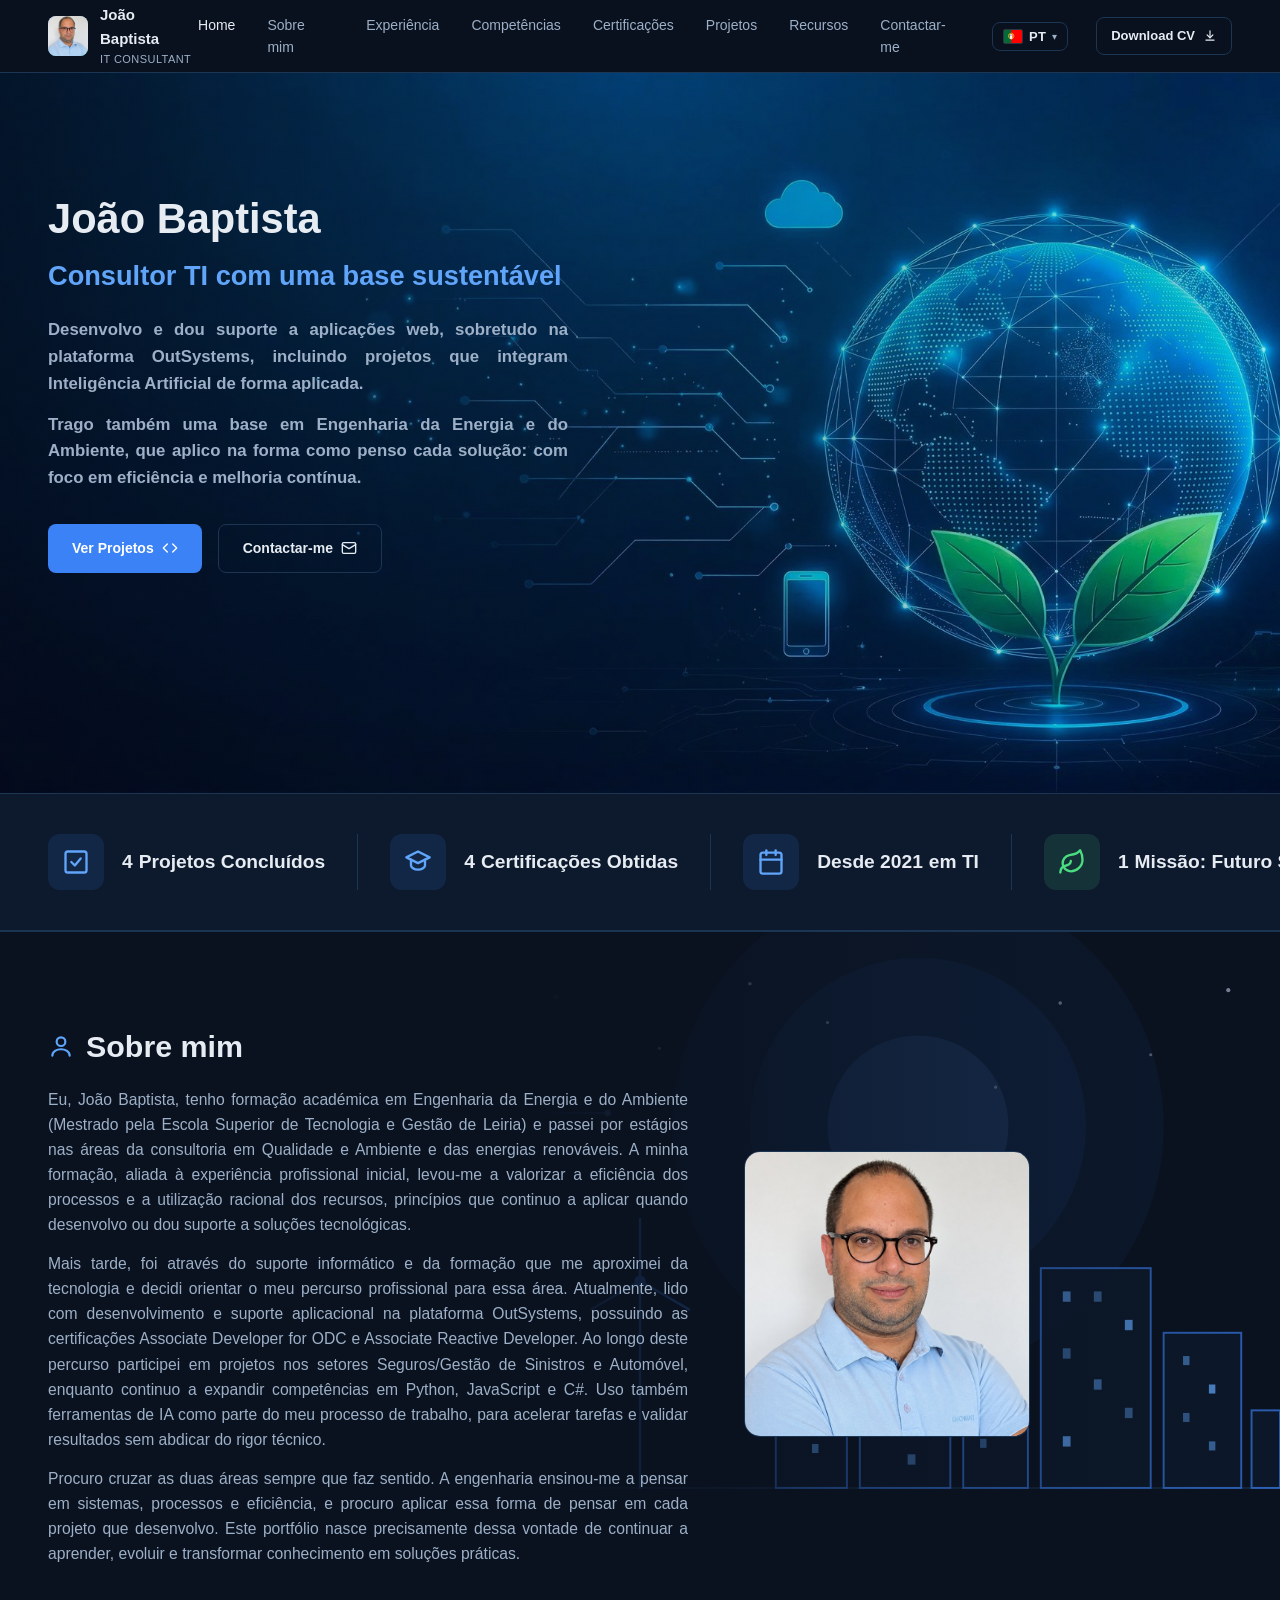
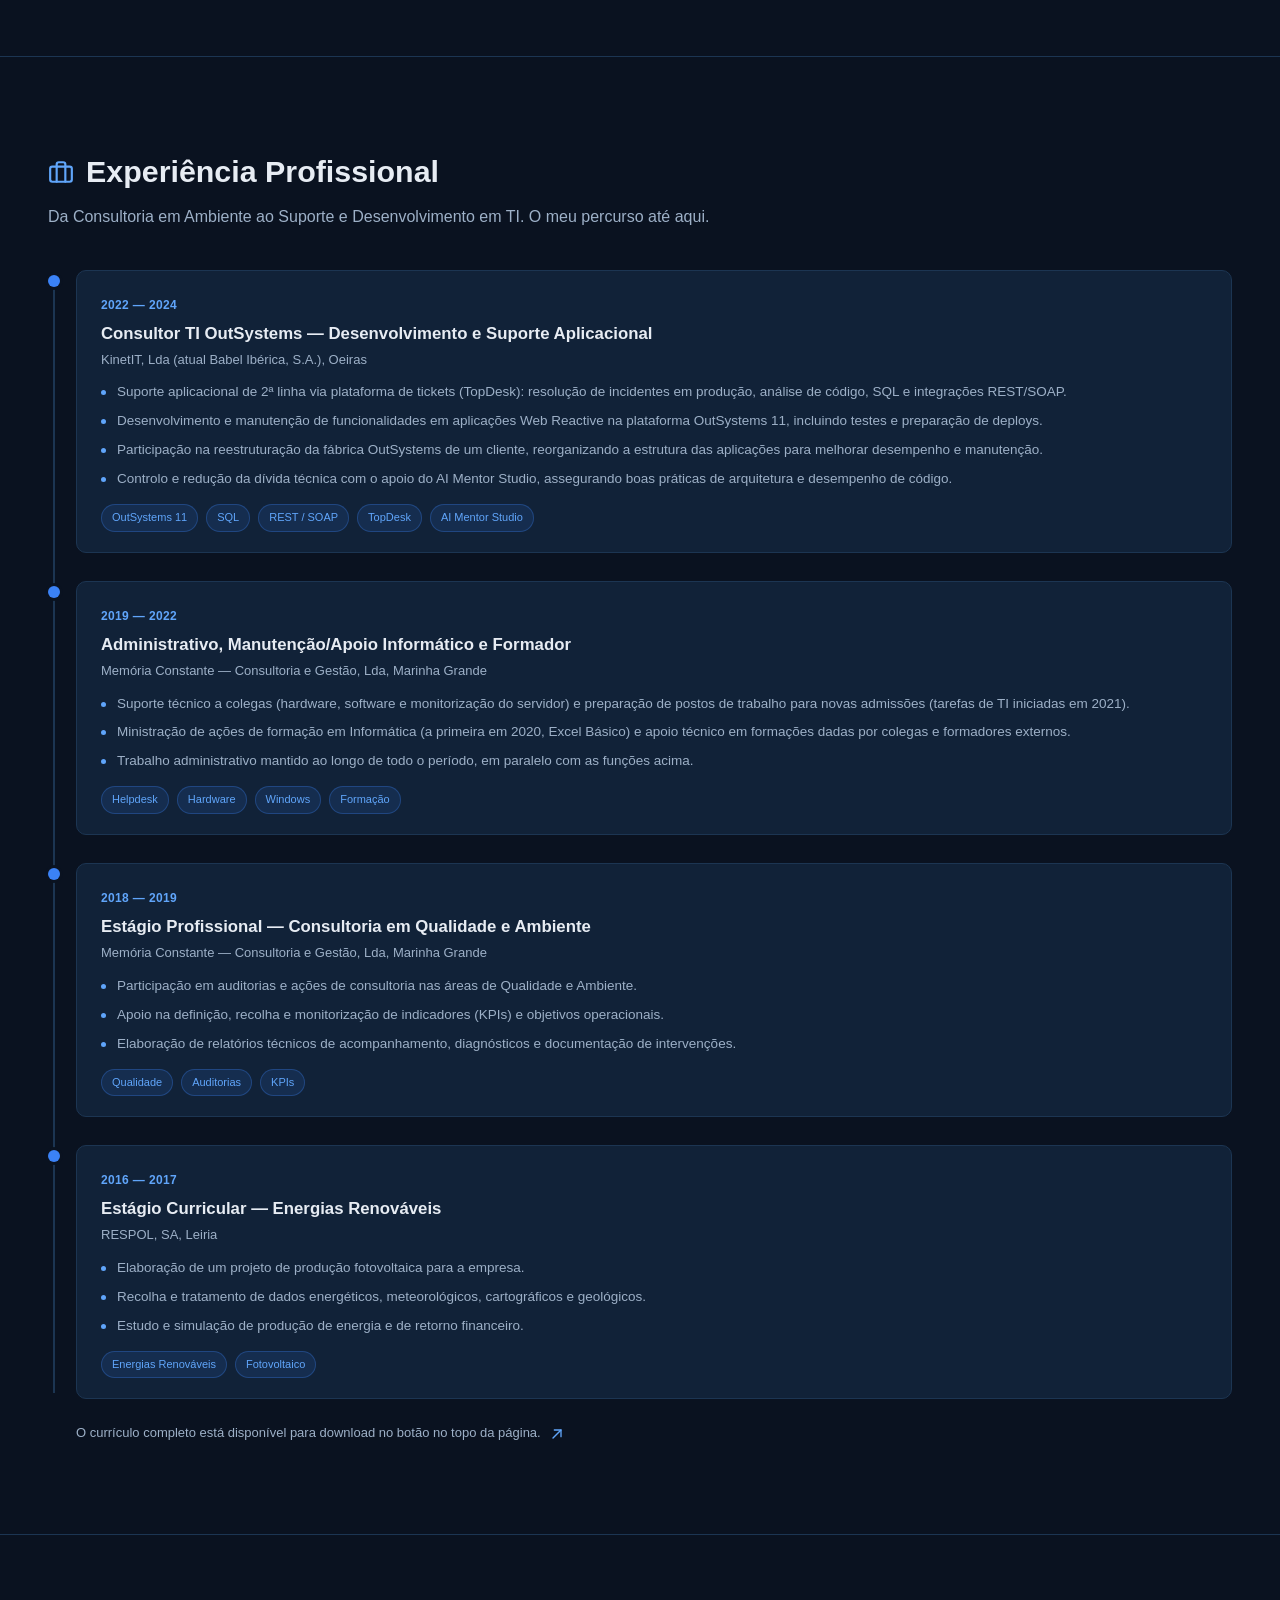
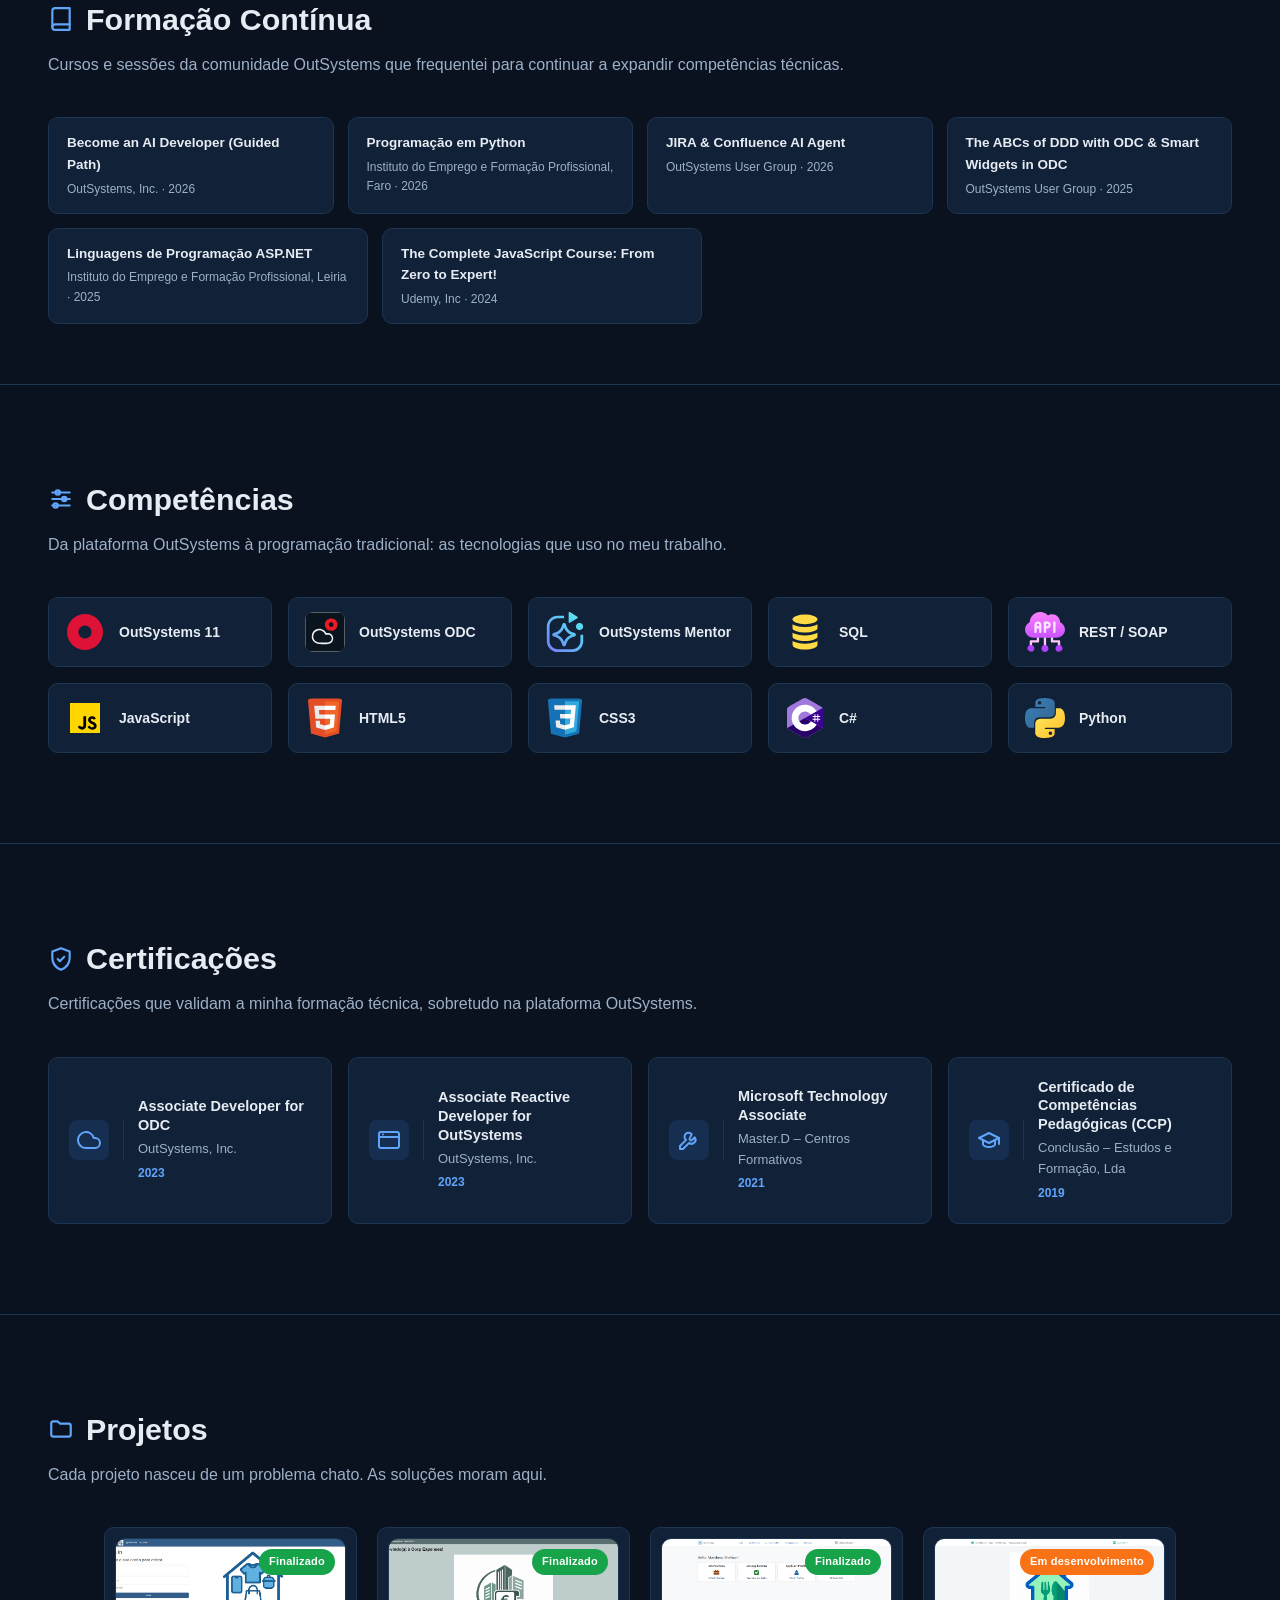
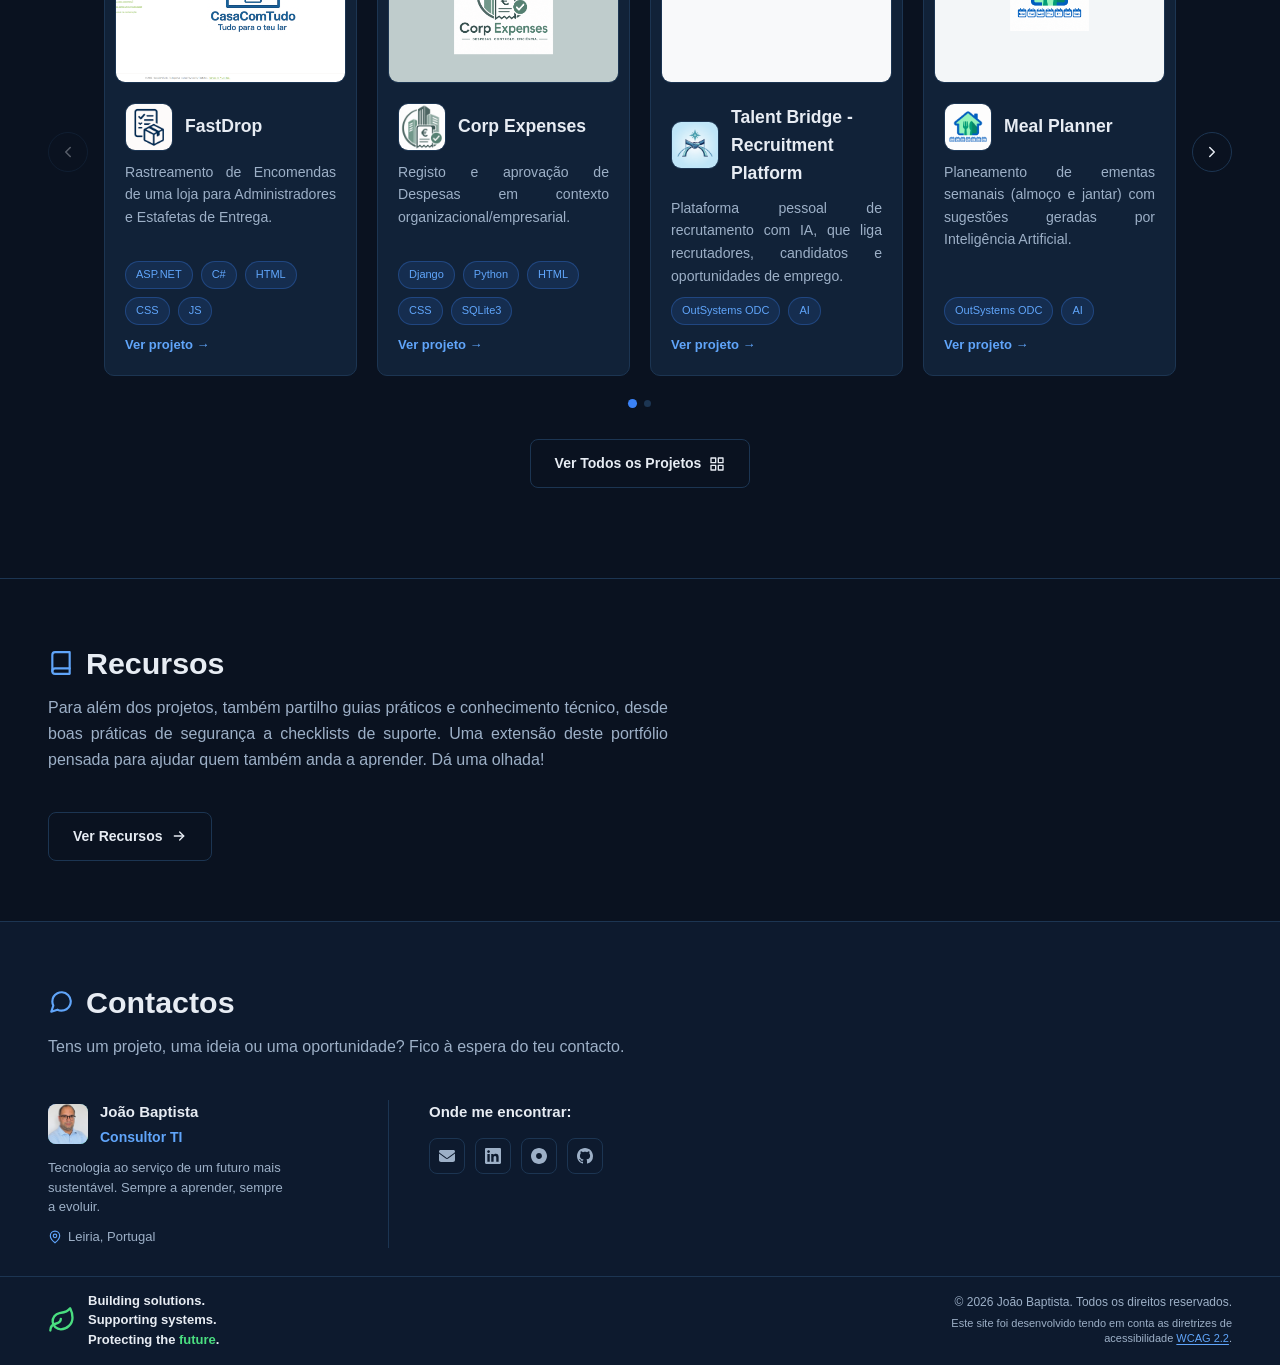
==== index.html @ 7f4c6f0a "Contactos: botao do perfil OutSystems (entre LinkedIn e GitHub). Formacao Continua: sessoes dos OutS" ====
<!DOCTYPE html>
<html lang="pt">
<head>
<meta charset="UTF-8">
<meta name="viewport" content="width=device-width, initial-scale=1.0">
<title>João Baptista — Consultor TI OutSystems | Portefólio</title>
<meta name="description" content="Portefólio de João Baptista, Consultor TI OutSystems com formação em programação (Python, ASP.NET, JavaScript), suporte e manutenção informática, e Engenharia da Energia e do Ambiente. Leiria, Portugal.">
<link rel="canonical" href="https://joao-baptista91.github.io/personal-portfolio/">
<meta property="og:type" content="website">
<meta property="og:url" content="https://joao-baptista91.github.io/personal-portfolio/">
<meta property="og:title" content="João Baptista — Consultor TI OutSystems">
<meta property="og:description" content="Portefólio de João Baptista, Consultor TI OutSystems com formação em programação (Python, ASP.NET, JavaScript), suporte e manutenção informática, e Engenharia da Energia e do Ambiente.">
<meta property="og:image" content="https://joao-baptista91.github.io/personal-portfolio/assets/images/about-photo.jpg">
<meta name="twitter:card" content="summary_large_image">
<link rel="icon" href="assets/icons/favicon.svg" type="image/svg+xml">
<link rel="stylesheet" href="css/style.css">
</head>
<body>

  <div id="site-header-root" data-variant="home"></div>
  <script src="js/header.js"></script>

  <main>
    <section id="home" class="hero">
      <div class="container hero-inner">
        <h1>
          <span data-i18n="hero.title1">João Baptista</span><br>
          <span class="accent-blue hero-subtitle" data-i18n="hero.title2">Consultor TI com uma base sustentável</span>
        </h1>
        <p class="hero-text" data-i18n="hero.text1">
          Desenvolvo e dou suporte a aplicações web, sobretudo na plataforma OutSystems, incluindo projetos
          que integram Inteligência Artificial de forma aplicada.
        </p>
        <p class="hero-text" data-i18n="hero.text2">
          Trago também uma base em Engenharia da Energia e do Ambiente, que aplico na forma como penso cada
          solução: com foco em eficiência e melhoria contínua.
        </p>
        <div class="hero-actions">
          <a href="#projects" class="btn btn-primary">
            <span data-i18n="hero.viewProjects">Ver Projetos</span>
            <svg class="btn-icon" viewBox="0 0 24 24" fill="none" stroke="currentColor" stroke-width="2" stroke-linecap="round" stroke-linejoin="round" xmlns="http://www.w3.org/2000/svg" aria-hidden="true">
              <polyline points="16 18 22 12 16 6"/>
              <polyline points="8 6 2 12 8 18"/>
            </svg>
          </a>
          <a href="#contact" class="btn btn-outline">
            <span data-i18n="hero.contact">Contactar-me</span>
            <svg class="btn-icon" viewBox="0 0 24 24" fill="none" stroke="currentColor" stroke-width="2" stroke-linecap="round" stroke-linejoin="round" xmlns="http://www.w3.org/2000/svg" aria-hidden="true">
              <rect x="2" y="4" width="20" height="16" rx="2"/>
              <polyline points="2 7 12 13 22 7"/>
            </svg>
          </a>
        </div>
      </div>
    </section>

    <section class="stats-banner">
      <div class="container">
        <div class="stats-grid">
          <div class="stat-item">
            <div class="stat-icon">
              <svg viewBox="0 0 24 24" fill="none" stroke="currentColor" stroke-width="2" stroke-linecap="round" stroke-linejoin="round" xmlns="http://www.w3.org/2000/svg" aria-hidden="true">
                <rect x="3" y="3" width="18" height="18" rx="2"/>
                <polyline points="8 12 11 15 16 9"/>
              </svg>
            </div>
            <div class="stat-text">
              <span class="stat-number" id="stat-projects">0</span>
              <span class="stat-label" data-i18n="stats.projectsLabel">Projetos Concluídos</span>
            </div>
          </div>

          <div class="stat-item">
            <div class="stat-icon">
              <svg viewBox="0 0 24 24" fill="none" stroke="currentColor" stroke-width="2" stroke-linecap="round" stroke-linejoin="round" xmlns="http://www.w3.org/2000/svg" aria-hidden="true">
                <path d="M12 3 2 8l10 5 10-5-10-5Z"/>
                <path d="M6 10v5c0 1.5 2.5 3.5 6 3.5s6-2 6-3.5v-5"/>
              </svg>
            </div>
            <div class="stat-text">
              <span class="stat-number" id="stat-certs">0</span>
              <span class="stat-label" data-i18n="stats.certsLabel">Certificações Obtidas</span>
            </div>
          </div>

          <div class="stat-item">
            <div class="stat-icon">
              <svg viewBox="0 0 24 24" fill="none" stroke="currentColor" stroke-width="2" stroke-linecap="round" stroke-linejoin="round" xmlns="http://www.w3.org/2000/svg" aria-hidden="true">
                <rect x="3" y="4" width="18" height="18" rx="2"/>
                <line x1="16" y1="2" x2="16" y2="6"/>
                <line x1="8" y1="2" x2="8" y2="6"/>
                <line x1="3" y1="10" x2="21" y2="10"/>
              </svg>
            </div>
            <div class="stat-text">
              <span class="stat-number" id="stat-years">Desde 2021</span>
              <span class="stat-label" data-i18n="stats.yearsLabel">em TI</span>
            </div>
          </div>

          <div class="stat-item">
            <div class="stat-icon stat-icon-green">
              <svg viewBox="0 0 24 24" fill="none" stroke="currentColor" stroke-width="2" stroke-linecap="round" stroke-linejoin="round" xmlns="http://www.w3.org/2000/svg" aria-hidden="true">
                <path d="M11 20A7 7 0 0 1 9.8 6.1C15.5 5 17 4.48 19 2c1 2 2 4.18 2 8 0 5.5-4.78 10-10 10Z"/>
                <path d="M2 21c0-3 1.85-5.36 5.08-6C9.5 14.52 11 13.5 11 11"/>
              </svg>
            </div>
            <div class="stat-text">
              <span class="stat-number">1</span>
              <span class="stat-label"><span data-i18n="stats.missionLabel">Missão:</span> <span class="highlight-green" data-i18n="stats.missionValue">Futuro Sustentável</span></span>
            </div>
          </div>
        </div>
      </div>
    </section>

    <section id="about" class="about">
      <div class="container about-grid">
        <div class="about-photo">
          <img src="assets/images/about-photo.jpg" alt="João Baptista" loading="lazy">
        </div>
        <div class="about-content">
          <h2 class="section-title">
            <svg class="section-title-icon" viewBox="0 0 24 24" fill="none" stroke="currentColor" stroke-width="2" stroke-linecap="round" stroke-linejoin="round" xmlns="http://www.w3.org/2000/svg" aria-hidden="true">
              <circle cx="12" cy="8" r="4"/>
              <path d="M4 21c0-4 4-6 8-6s8 2 8 6"/>
            </svg>
            <span data-i18n="about.title">Sobre mim</span>
          </h2>
          <p class="text-justify" data-i18n="about.text1">Eu, João Baptista, tenho formação académica em Engenharia da Energia e do Ambiente (Mestrado pela Escola Superior de Tecnologia e Gestão de Leiria) e passei por estágios nas áreas da consultoria em Qualidade e Ambiente e das energias renováveis. A minha formação, aliada à experiência profissional inicial, levou-me a valorizar a eficiência dos processos e a utilização racional dos recursos, princípios que continuo a aplicar quando desenvolvo ou dou suporte a soluções tecnológicas.</p>
          <p class="text-justify" data-i18n="about.text2">Mais tarde, foi através do suporte informático e da formação que me aproximei da tecnologia e decidi orientar o meu percurso profissional para essa área. Atualmente, lido com desenvolvimento e suporte aplicacional na plataforma OutSystems, possuindo as certificações Associate Developer for ODC e Associate Reactive Developer. Ao longo deste percurso participei em projetos nos setores Seguros/Gestão de Sinistros e Automóvel, enquanto continuo a expandir competências em Python, JavaScript e C#.</p>
          <p class="text-justify" data-i18n="about.text3">Procuro cruzar as duas áreas sempre que faz sentido. A engenharia ensinou-me a pensar em sistemas, processos e eficiência, e procuro aplicar essa forma de pensar em cada projeto que desenvolvo. Este portfólio nasce precisamente dessa vontade de continuar a aprender, evoluir e transformar conhecimento em soluções práticas.</p>
        </div>
      </div>
    </section>

    <section id="experience" class="experience">
      <div class="container">
        <h2 class="section-title">
          <svg class="section-title-icon" viewBox="0 0 24 24" fill="none" stroke="currentColor" stroke-width="2" stroke-linecap="round" stroke-linejoin="round" xmlns="http://www.w3.org/2000/svg" aria-hidden="true">
            <rect x="2" y="7" width="20" height="14" rx="2"/>
            <path d="M16 21V5a2 2 0 0 0-2-2h-4a2 2 0 0 0-2 2v16"/>
          </svg>
          <span data-i18n="experience.title">Experiência Profissional</span>
        </h2>
        <p class="section-subtitle" data-i18n="experience.subtitle">Da consultoria em Ambiente ao suporte e desenvolvimento em TI — o meu percurso até aqui.</p>

        <div class="timeline">
          <div class="timeline-item">
            <div class="timeline-marker"></div>
            <div class="timeline-content">
              <span class="timeline-period">2022 — 2024</span>
              <h3 class="timeline-role" data-i18n="experience.entry1.role">Consultor TI OutSystems — Desenvolvimento e Suporte Aplicacional</h3>
              <span class="timeline-company">KinetIT, Lda (atual Babel Ibérica, S.A.), Oeiras</span>
              <ul class="timeline-highlights">
                <li data-i18n="experience.entry1.highlight1">Suporte aplicacional de 2ª linha via plataforma de tickets (TopDesk): resolução de incidentes em produção, análise de código, SQL e integrações REST/SOAP.</li>
                <li data-i18n="experience.entry1.highlight2">Desenvolvimento e manutenção de funcionalidades em aplicações Web Reactive na plataforma OutSystems 11, incluindo testes e preparação de deploys.</li>
                <li data-i18n="experience.entry1.highlight3">Participação na reestruturação da fábrica OutSystems de um cliente, reorganizando a estrutura das aplicações para melhorar desempenho e manutenção.</li>
                <li data-i18n="experience.entry1.highlight4">Controlo e redução da dívida técnica com o apoio do AI Mentor Studio, assegurando boas práticas de arquitetura e desempenho de código.</li>
              </ul>
              <div class="timeline-tags">
                <span class="tag">OutSystems 11</span>
                <span class="tag">SQL</span>
                <span class="tag">REST / SOAP</span>
                <span class="tag">TopDesk</span>
                <span class="tag">AI Mentor Studio</span>
              </div>
            </div>
          </div>

          <div class="timeline-item">
            <div class="timeline-marker"></div>
            <div class="timeline-content">
              <span class="timeline-period">2019 — 2022</span>
              <h3 class="timeline-role" data-i18n="experience.entry2.role">Administrativo, Manutenção/Apoio Informático e Formador</h3>
              <span class="timeline-company">Memória Constante — Consultoria e Gestão, Lda, Marinha Grande</span>
              <ul class="timeline-highlights">
                <li data-i18n="experience.entry2.highlight1">Suporte técnico a colegas (hardware, software e monitorização do servidor) e preparação de postos de trabalho para novas admissões — tarefas de TI iniciadas em 2021.</li>
                <li data-i18n="experience.entry2.highlight2">Ministração de ações de formação em Informática (a primeira em 2020, Excel Básico) e apoio técnico em formações dadas por colegas e formadores externos.</li>
                <li data-i18n="experience.entry2.highlight3">Trabalho administrativo mantido ao longo de todo o período, em paralelo com as funções acima.</li>
              </ul>
              <div class="timeline-tags">
                <span class="tag">Helpdesk</span>
                <span class="tag">Hardware</span>
                <span class="tag">Windows</span>
                <span class="tag">Formação</span>
              </div>
            </div>
          </div>

          <div class="timeline-item">
            <div class="timeline-marker"></div>
            <div class="timeline-content">
              <span class="timeline-period">2018 — 2019</span>
              <h3 class="timeline-role" data-i18n="experience.entry3.role">Estágio Profissional — Consultoria em Qualidade e Ambiente</h3>
              <span class="timeline-company">Memória Constante — Consultoria e Gestão, Lda, Marinha Grande</span>
              <ul class="timeline-highlights">
                <li data-i18n="experience.entry3.highlight1">Participação em auditorias e ações de consultoria nas áreas de Qualidade e Ambiente.</li>
                <li data-i18n="experience.entry3.highlight2">Apoio na definição, recolha e monitorização de indicadores (KPIs) e objetivos operacionais.</li>
                <li data-i18n="experience.entry3.highlight3">Elaboração de relatórios técnicos de acompanhamento, diagnósticos e documentação de intervenções.</li>
              </ul>
              <div class="timeline-tags">
                <span class="tag">Qualidade</span>
                <span class="tag">Auditorias</span>
                <span class="tag">KPIs</span>
              </div>
            </div>
          </div>

          <div class="timeline-item">
            <div class="timeline-marker"></div>
            <div class="timeline-content">
              <span class="timeline-period">2016 — 2017</span>
              <h3 class="timeline-role" data-i18n="experience.entry4.role">Estágio Curricular — Energias Renováveis</h3>
              <span class="timeline-company">RESPOL, SA, Leiria</span>
              <ul class="timeline-highlights">
                <li data-i18n="experience.entry4.highlight1">Elaboração de um projeto de produção fotovoltaica para a empresa.</li>
                <li data-i18n="experience.entry4.highlight2">Recolha e tratamento de dados energéticos, meteorológicos, cartográficos e geológicos.</li>
                <li data-i18n="experience.entry4.highlight3">Estudo e simulação de produção de energia e de retorno financeiro.</li>
              </ul>
              <div class="timeline-tags">
                <span class="tag">Energias Renováveis</span>
                <span class="tag">Fotovoltaico</span>
              </div>
            </div>
          </div>
        </div>

        <p class="cv-reminder">
          <span data-i18n="experience.cvReminder">O currículo completo está disponível para download no botão no topo da página.</span>
          <svg class="cv-reminder-icon" viewBox="0 0 24 24" fill="none" stroke="currentColor" stroke-width="2" stroke-linecap="round" stroke-linejoin="round" xmlns="http://www.w3.org/2000/svg" aria-hidden="true">
            <path d="M6 18 18 6"/>
            <polyline points="8 6 18 6 18 16"/>
          </svg>
        </p>
      </div>
    </section>

    <section id="continuous-education" class="continuous-education">
      <div class="container">
        <h2 class="section-title">
          <svg class="section-title-icon" viewBox="0 0 24 24" fill="none" stroke="currentColor" stroke-width="2" stroke-linecap="round" stroke-linejoin="round" xmlns="http://www.w3.org/2000/svg" aria-hidden="true">
            <path d="M4 19.5A2.5 2.5 0 0 1 6.5 17H20"/>
            <path d="M6.5 2H20v20H6.5A2.5 2.5 0 0 1 4 19.5v-15A2.5 2.5 0 0 1 6.5 2z"/>
          </svg>
          <span data-i18n="continuedu.title">Formação Contínua</span>
        </h2>
        <p class="section-subtitle" data-i18n="continuedu.subtitle">Cursos e sessões da comunidade OutSystems que frequentei para continuar a expandir competências técnicas.</p>

        <div class="continuedu-grid" id="continuedu-grid"></div>
      </div>
    </section>

    <section id="skills" class="skills">
      <div class="container">
        <h2 class="section-title">
          <svg class="section-title-icon" viewBox="0 0 24 24" fill="none" stroke="currentColor" stroke-width="2" stroke-linecap="round" stroke-linejoin="round" xmlns="http://www.w3.org/2000/svg" aria-hidden="true">
            <line x1="4" y1="6" x2="20" y2="6"/>
            <circle cx="9" cy="6" r="2"/>
            <line x1="4" y1="12" x2="20" y2="12"/>
            <circle cx="15" cy="12" r="2"/>
            <line x1="4" y1="18" x2="20" y2="18"/>
            <circle cx="7" cy="18" r="2"/>
          </svg>
          <span data-i18n="skills.title">Competências</span>
        </h2>
        <p class="section-subtitle" data-i18n="skills.subtitle">O meu kit de ferramentas para transformar problemas em soluções.</p>

        <div class="skills-grid">
          <div class="skill-card">
            <span class="skill-icon">
              <img src="assets/icons/skills/outsystems.svg" alt="O11" loading="lazy">
            </span>
            <span class="skill-name">OutSystems 11</span>
          </div>
          <div class="skill-card">
            <span class="skill-icon">
              <img src="assets/icons/skills/odc.svg" alt="ODC" loading="lazy">
            </span>
            <span class="skill-name">OutSystems ODC</span>
          </div>
          <div class="skill-card">
            <span class="skill-icon">
              <img src="assets/icons/skills/outsystems-mentor.svg" alt="OutSystems Mentor" loading="lazy">
            </span>
            <span class="skill-name">OutSystems Mentor</span>
          </div>
          <div class="skill-card">
            <span class="skill-icon">
              <img src="assets/icons/skills/sql.svg" alt="SQL" loading="lazy">
            </span>
            <span class="skill-name">SQL</span>
          </div>
          <div class="skill-card">
            <span class="skill-icon">
              <img src="assets/icons/skills/api.svg" alt="API" loading="lazy">
            </span>
            <span class="skill-name">REST / SOAP</span>
          </div>
          <div class="skill-card">
            <span class="skill-icon">
              <img src="assets/icons/skills/javascript.svg" alt="JavaScript" loading="lazy">
            </span>
            <span class="skill-name">JavaScript</span>
          </div>
          <div class="skill-card">
            <span class="skill-icon">
              <img src="assets/icons/skills/html5.svg" alt="HTML5" loading="lazy">
            </span>
            <span class="skill-name">HTML5</span>
          </div>
          <div class="skill-card">
            <span class="skill-icon">
              <img src="assets/icons/skills/css3.svg" alt="CSS3" loading="lazy">
            </span>
            <span class="skill-name">CSS3</span>
          </div>
          <div class="skill-card">
            <span class="skill-icon">
              <img src="assets/icons/skills/csharp.svg" alt="C#" loading="lazy">
            </span>
            <span class="skill-name">C#</span>
          </div>
          <div class="skill-card">
            <span class="skill-icon">
              <img src="assets/icons/skills/python.svg" alt="Python" loading="lazy">
            </span>
            <span class="skill-name">Python</span>
          </div>
        </div>
      </div>
    </section>

    <section id="certifications" class="certifications">
      <div class="container">
        <h2 class="section-title">
          <svg class="section-title-icon" viewBox="0 0 24 24" fill="none" stroke="currentColor" stroke-width="2" stroke-linecap="round" stroke-linejoin="round" xmlns="http://www.w3.org/2000/svg" aria-hidden="true">
            <path d="M12 2 4 5v6c0 5 3.5 9 8 11 4.5-2 8-6 8-11V5l-8-3Z"/>
            <path d="m9 12 2 2 4-4"/>
          </svg>
          <span data-i18n="certs.title">Certificações</span>
        </h2>
        <p class="section-subtitle" data-i18n="certs.subtitle">A base que sustenta cada solução que construo.</p>

        <div class="certs-grid" id="certs-grid"></div>
      </div>
    </section>

    <section id="projects" class="projects">
      <div class="container">
        <h2 class="section-title">
          <svg class="section-title-icon" viewBox="0 0 24 24" fill="none" stroke="currentColor" stroke-width="2" stroke-linecap="round" stroke-linejoin="round" xmlns="http://www.w3.org/2000/svg" aria-hidden="true">
            <path d="M3 7a2 2 0 0 1 2-2h4l2 2h8a2 2 0 0 1 2 2v8a2 2 0 0 1-2 2H5a2 2 0 0 1-2-2V7Z"/>
          </svg>
          <span data-i18n="projects.title">Projetos</span>
        </h2>
        <p class="section-subtitle" data-i18n="projects.subtitle">Uma seleção das aplicações que desenvolvi.</p>

        <div class="projects-carousel">
          <button id="projects-prev" class="carousel-arrow carousel-arrow-prev" type="button" aria-label="Anterior" title="Anterior" data-i18n-title="projects.prev">
            <svg viewBox="0 0 24 24" fill="none" stroke="currentColor" stroke-width="2" stroke-linecap="round" stroke-linejoin="round" xmlns="http://www.w3.org/2000/svg" aria-hidden="true">
              <polyline points="15 18 9 12 15 6"/>
            </svg>
          </button>

          <div id="projects-grid" class="projects-grid">
            <!-- Os cartões de projeto são gerados a partir de js/data.js -->
          </div>

          <button id="projects-next" class="carousel-arrow carousel-arrow-next" type="button" aria-label="Seguinte" title="Seguinte" data-i18n-title="projects.next">
            <svg viewBox="0 0 24 24" fill="none" stroke="currentColor" stroke-width="2" stroke-linecap="round" stroke-linejoin="round" xmlns="http://www.w3.org/2000/svg" aria-hidden="true">
              <polyline points="9 18 15 12 9 6"/>
            </svg>
          </button>
        </div>

        <div id="projects-dots" class="projects-dots" aria-hidden="true"></div>

        <div class="projects-cta">
          <a href="all-projects.html" class="btn btn-outline">
            <span data-i18n="projects.viewAll">Ver Todos os Projetos</span>
            <svg class="btn-icon" viewBox="0 0 24 24" fill="none" stroke="currentColor" stroke-width="2" stroke-linecap="round" stroke-linejoin="round" xmlns="http://www.w3.org/2000/svg" aria-hidden="true">
              <rect x="3" y="3" width="7" height="7"/>
              <rect x="14" y="3" width="7" height="7"/>
              <rect x="14" y="14" width="7" height="7"/>
              <rect x="3" y="14" width="7" height="7"/>
            </svg>
          </a>
        </div>
      </div>
    </section>

    <section id="resources-teaser" class="resources-teaser">
      <div class="container">
        <h2 class="section-title">
          <svg class="section-title-icon" viewBox="0 0 24 24" fill="none" stroke="currentColor" stroke-width="2" stroke-linecap="round" stroke-linejoin="round" xmlns="http://www.w3.org/2000/svg" aria-hidden="true">
            <path d="M4 19.5A2.5 2.5 0 0 1 6.5 17H20"/>
            <path d="M6.5 2H20v20H6.5A2.5 2.5 0 0 1 4 19.5v-15A2.5 2.5 0 0 1 6.5 2z"/>
          </svg>
          <span data-i18n="resources.title">Recursos</span>
        </h2>
        <p class="section-subtitle resources-teaser-text" data-i18n="resources.teaserText">Para além dos projetos, também partilho guias práticos e conhecimento técnico — de boas práticas de segurança a checklists de suporte. Uma extensão deste portfólio pensada para ajudar quem também anda a aprender.</p>
        <a href="resources.html" class="btn btn-outline">
          <span data-i18n="resources.viewAll">Ver Recursos</span>
          <svg class="btn-icon" viewBox="0 0 24 24" fill="none" stroke="currentColor" stroke-width="2" stroke-linecap="round" stroke-linejoin="round" xmlns="http://www.w3.org/2000/svg" aria-hidden="true">
            <path d="M5 12h14"/>
            <polyline points="13 6 19 12 13 18"/>
          </svg>
        </a>
      </div>
    </section>
  </main>

  <div id="site-footer-root"></div>

  <script src="js/data.js"></script>
  <script src="js/i18n.js"></script>
  <script src="js/analytics.js"></script>
  <script src="js/footer.js"></script>
  <script src="js/main.js"></script>
</body>
</html>
---- css/style.css ----
:root {
  --bg: #0a1220;
  --bg-alt: #0d1a2e;
  --card-bg: #112238;
  --card-border: #1c3552;
  --text: #e7ecf3;
  --text-muted: #9db0c7;
  --blue: #3b82f6;
  --blue-light: #60a5fa;
  --green: #4ade80;
  --green-solid: #16a34a;
  --orange: #f97316;
  --yellow: #eab308;
  --gray-solid: #64748b;
  --radius-xs: 6px;
  --radius-sm: 8px;
  --radius: 10px;
  --radius-md: 12px;
  --max-width: 1560px;
}

/* Escala de breakpoints usada em todo o ficheiro (CSS não permite variáveis dentro de
   @media, por isso fica documentada aqui em vez de num token):
     1100px - grelhas largas (ex: certificações) passam de 3 para 2 colunas
     900px  - menu de navegação muda para hambúrguer; outras grelhas passam de 4 para 2 colunas
     640px  - ponto principal de mudança para layout de telemóvel/coluna única
     560px  - afinação extra para telemóveis muito estreitos (ex: stats-banner 2 -> 1 coluna)
   Ao acrescentar uma media query nova, usar um destes quatro valores em vez de inventar um novo. */

* {
  margin: 0;
  padding: 0;
  box-sizing: border-box;
}

html {
  scroll-behavior: smooth;
}

body {
  background: var(--bg);
  color: var(--text);
  font-family: "Segoe UI", -apple-system, BlinkMacSystemFont, Roboto, Helvetica, Arial, sans-serif;
  line-height: 1.6;
}

a {
  color: inherit;
  text-decoration: none;
}

img {
  max-width: 100%;
  display: block;
}

/* Estado de foco pelo teclado (Tab), consistente em todo o site: substitui o contorno
   genérico do browser por um anel que acompanha a forma de cada elemento (arredondado
   onde o próprio elemento já é arredondado), a condizer com os efeitos de hover existentes.
   Só aparece com navegação por teclado (:focus-visible), não ao clicar com o rato. */
a:focus-visible,
button:focus-visible,
input:focus-visible,
[tabindex]:focus-visible {
  outline: none;
  box-shadow: 0 0 0 3px rgba(96, 165, 250, 0.5);
}

.container {
  max-width: var(--max-width);
  margin: 0 auto;
  padding: 0 clamp(18px, 4vw, 48px);
}

/* Header */
.site-header {
  position: sticky;
  top: 0;
  z-index: 50;
  background: rgba(10, 18, 32, 0.85);
  backdrop-filter: blur(8px);
  border-bottom: 1px solid var(--card-border);
}

.header-inner {
  display: flex;
  align-items: center;
  justify-content: space-between;
  height: 72px;
}

.logo {
  display: flex;
  align-items: center;
  gap: 12px;
}

.logo-mark {
  width: 40px;
  height: 40px;
  border-radius: var(--radius-sm);
  background: linear-gradient(135deg, var(--blue), var(--green));
  display: flex;
  align-items: center;
  justify-content: center;
  font-weight: 700;
  font-size: 15px;
  color: #061019;
  overflow: hidden;
  flex-shrink: 0;
}

.logo-mark img {
  width: 100%;
  height: 100%;
  object-fit: cover;
  display: block;
  transform: scale(1.05);
  transform-origin: 50% 28%;
}

.logo-mark.small {
  display: inline-flex;
  margin-bottom: 8px;
}

.logo-text {
  display: flex;
  flex-direction: column;
  font-weight: 600;
  font-size: 15px;
}

.logo-text small {
  font-weight: 400;
  font-size: 11px;
  color: var(--text-muted);
  letter-spacing: 0.04em;
  text-transform: uppercase;
}

.nav-wrap {
  display: flex;
  align-items: center;
  gap: 28px;
}

.nav {
  display: flex;
  gap: 32px;
}

.nav a {
  font-size: 14px;
  color: var(--text-muted);
  transition: color 0.15s ease;
}

.nav a:hover,
.nav a.active {
  color: var(--text);
}

/* Botão de menu (hamburger), só visível em ecrãs estreitos — ver media query mais abaixo. */
.nav-toggle {
  display: none;
  align-items: center;
  justify-content: center;
  width: 40px;
  height: 40px;
  border-radius: var(--radius-sm);
  border: 1px solid var(--card-border);
  background: transparent;
  color: var(--text);
  cursor: pointer;
  flex-shrink: 0;
  transition: border-color 0.15s ease, background 0.15s ease;
}

.nav-toggle:hover {
  border-color: var(--blue);
  background: rgba(59, 130, 246, 0.08);
}

.nav-toggle svg {
  width: 20px;
  height: 20px;
}

.nav-toggle-icon-close {
  display: none;
}

.nav-toggle[aria-expanded="true"] .nav-toggle-icon-open {
  display: none;
}

.nav-toggle[aria-expanded="true"] .nav-toggle-icon-close {
  display: block;
}

/* Language switcher */
.lang-switcher {
  position: relative;
}

.lang-toggle {
  display: flex;
  align-items: center;
  gap: 6px;
  background: transparent;
  border: 1px solid var(--card-border);
  color: var(--text);
  padding: 6px 10px;
  border-radius: var(--radius-sm);
  font-size: 13px;
  font-family: inherit;
  cursor: pointer;
  transition: border-color 0.15s ease, background 0.15s ease;
}

.lang-toggle:hover {
  border-color: var(--blue);
  background: rgba(59, 130, 246, 0.08);
}

.lang-flag {
  width: 20px;
  height: 15px;
  object-fit: cover;
  border-radius: 2px;
  border: 1px solid rgba(255, 255, 255, 0.15);
  flex-shrink: 0;
}

.lang-code {
  font-weight: 600;
  letter-spacing: 0.03em;
}

.lang-caret {
  font-size: 10px;
  color: var(--text-muted);
  transition: transform 0.15s ease;
}

.lang-toggle[aria-expanded="true"] .lang-caret {
  transform: rotate(180deg);
}

.lang-popover {
  position: absolute;
  top: calc(100% + 8px);
  right: 0;
  background: var(--card-bg);
  border: 1px solid var(--card-border);
  border-radius: var(--radius);
  padding: 8px;
  min-width: 170px;
  box-shadow: 0 12px 28px rgba(0, 0, 0, 0.45);
  z-index: 60;
}

.lang-option {
  display: flex;
  align-items: center;
  gap: 10px;
  padding: 8px 10px;
  border-radius: var(--radius-xs);
  font-size: 13px;
  cursor: pointer;
  transition: background 0.15s ease;
}

.lang-option:hover {
  background: rgba(59, 130, 246, 0.1);
}

.lang-option input[type="radio"] {
  accent-color: var(--blue);
  width: 15px;
  height: 15px;
  cursor: pointer;
}

/* Hero */
.hero {
  position: relative;
  background: url("../assets/images/hero-bg.jpeg") center center / cover no-repeat;
  padding: 120px 0 100px;
}

.hero::before {
  content: "";
  position: absolute;
  inset: 0;
  background: linear-gradient(90deg, rgba(6, 12, 22, 0.55) 0%, rgba(6, 12, 22, 0.28) 55%, rgba(6, 12, 22, 0.08) 100%);
}

.hero-inner {
  position: relative;
  height: 500px;
}

.hero h1 {
  font-size: 2.6rem;
  font-weight: 700;
  line-height: 1.25;
  margin-bottom: 20px;
}

.accent-blue {
  color: var(--blue-light);
}

.hero-subtitle {
  display: inline-block;
  font-size: 1.7rem;
  line-height: 1.3;
  max-width: 520px;
}

.hero-text {
  color: var(--text-muted);
  font-size: 1.05rem;
  font-weight: 600;
  margin-bottom: 14px;
  max-width: 520px;
  text-align: justify;
}

.hero-text:last-of-type {
  margin-bottom: 32px;
}

.hero-actions {
  display: flex;
  gap: 16px;
  flex-wrap: wrap;
}

.btn {
  display: inline-flex;
  align-items: center;
  gap: 8px;
  padding: 12px 24px;
  border-radius: var(--radius-sm);
  font-size: 14px;
  font-weight: 600;
  font-family: inherit;
  background: transparent;
  border: none;
  cursor: pointer;
  transition: opacity 0.15s ease, transform 0.15s ease, border-color 0.15s ease, background 0.15s ease;
}

.btn:hover {
  transform: translateY(-1px);
}

.btn-icon {
  width: 16px;
  height: 16px;
  flex-shrink: 0;
}

.btn-primary {
  background: var(--blue);
  color: #fff;
}

.btn-outline {
  border: 1px solid var(--card-border);
  color: var(--text);
}

.btn-outline:hover {
  border-color: var(--blue);
  background: rgba(59, 130, 246, 0.08);
}

.btn-cv {
  padding: 8px 14px;
  font-size: 13px;
  font-weight: 600;
  flex-shrink: 0;
}

.btn-cv .btn-icon {
  width: 14px;
  height: 14px;
}

/* Stats banner */
.stats-banner {
  padding: 40px 0;
  border-top: 1px solid var(--card-border);
  border-bottom: 1px solid var(--card-border);
  background: var(--bg-alt);
}

.stats-grid {
  display: grid;
  grid-template-columns: repeat(4, 1fr);
  gap: 0;
}

.stat-item {
  display: flex;
  align-items: center;
  justify-content: center;
  gap: 18px;
  padding: 0 32px;
  border-left: 1px solid var(--card-border);
}

.stat-item:first-child {
  border-left: none;
  padding-left: 0;
}

.stat-icon {
  flex-shrink: 0;
  width: 56px;
  height: 56px;
  border-radius: var(--radius-md);
  display: flex;
  align-items: center;
  justify-content: center;
  background: rgba(59, 130, 246, 0.12);
  color: var(--blue-light);
}

.stat-icon svg {
  width: 28px;
  height: 28px;
}

.stat-icon-green {
  background: rgba(74, 222, 128, 0.12);
  color: var(--green);
}

.stat-text {
  display: flex;
  flex-direction: row;
  align-items: baseline;
  flex-wrap: nowrap;
  white-space: nowrap;
  gap: 6px;
  min-width: 0;
}

.stat-number,
.stat-label {
  font-size: 1.2rem;
  font-weight: 700;
  color: var(--text);
  line-height: 1.2;
}

@media (max-width: 900px) {
  .stats-grid {
    grid-template-columns: repeat(2, 1fr);
    row-gap: 24px;
  }
  .stat-item:nth-child(3) {
    border-left: none;
    padding-left: 0;
  }
}

@media (max-width: 560px) {
  .stats-grid {
    grid-template-columns: 1fr;
  }
  .stat-item {
    border-left: none;
    padding: 0;
    justify-content: flex-start;
  }
}

/* About */
.about {
  position: relative;
  padding: 90px 0;
  border-top: 1px solid var(--card-border);
  background: url("../assets/images/about-bg.svg") right center / cover no-repeat, var(--bg);
  overflow: hidden;
}

.about::before {
  content: "";
  position: absolute;
  inset: 0;
  background: linear-gradient(90deg, var(--bg) 0%, var(--bg) 42%, rgba(10, 18, 32, 0.55) 65%, rgba(10, 18, 32, 0.1) 100%);
}

.about-grid {
  position: relative;
  z-index: 1;
  display: flex;
  align-items: center;
  gap: 56px;
}

.about-photo {
  order: 2;
  flex-shrink: 0;
  width: 286px;
  height: 286px;
  border-radius: 16px;
  overflow: hidden;
  background: linear-gradient(135deg, #16324f, #0d1a2e);
  border: 1px solid var(--card-border);
  display: flex;
  align-items: center;
  justify-content: center;
  color: var(--text-muted);
}

.about-photo img {
  width: 100%;
  height: 100%;
  object-fit: cover;
}

.about-photo svg {
  width: 88px;
  height: 88px;
}

.about-content {
  flex: 0 1 auto;
  max-width: 640px;
  min-width: 260px;
}

.about-content .section-title {
  margin-bottom: 16px;
}

.about-content p {
  color: var(--text-muted);
  font-size: 0.98rem;
  margin-bottom: 14px;
  max-width: 640px;
}

.about-content p.text-justify {
  text-align: justify;
}

.about-content p:last-child {
  margin-bottom: 0;
}

/* Experience */
.experience {
  padding: 90px 0;
  border-top: 1px solid var(--card-border);
}

.timeline {
  position: relative;
  display: flex;
  flex-direction: column;
  gap: 28px;
  margin-top: 8px;
  padding-left: 28px;
}

.cv-reminder {
  display: flex;
  align-items: center;
  gap: 8px;
  margin: 24px 0 0;
  padding-left: 28px;
  color: var(--text-muted);
  font-size: 13px;
}

.cv-reminder-icon {
  width: 16px;
  height: 16px;
  flex-shrink: 0;
  color: var(--blue-light);
  animation: cv-reminder-bounce 1.6s ease-in-out infinite;
}

@keyframes cv-reminder-bounce {
  0%, 100% { transform: translate(0, 0); }
  50% { transform: translate(3px, -3px); }
}

@media (prefers-reduced-motion: reduce) {
  .cv-reminder-icon {
    animation: none;
  }
}

.timeline::before {
  content: "";
  position: absolute;
  left: 5px;
  top: 6px;
  bottom: 6px;
  width: 2px;
  background: var(--card-border);
}

.timeline-item {
  position: relative;
}

.timeline-marker {
  position: absolute;
  left: -28px;
  top: 5px;
  width: 12px;
  height: 12px;
  border-radius: 50%;
  background: var(--blue);
  box-shadow: 0 0 0 3px var(--bg);
}

.timeline-content {
  background: var(--card-bg);
  border: 1px solid var(--card-border);
  border-radius: var(--radius);
  padding: 20px 24px;
}

.timeline-period {
  display: inline-block;
  font-size: 12px;
  font-weight: 700;
  color: var(--blue-light);
  text-transform: uppercase;
  letter-spacing: 0.03em;
  margin-bottom: 6px;
}

.timeline-role {
  font-size: 1.05rem;
  font-weight: 700;
  color: var(--text);
  margin-bottom: 2px;
}

.timeline-company {
  display: block;
  font-size: 13px;
  color: var(--text-muted);
  margin-bottom: 12px;
}

.timeline-highlights {
  list-style: none;
  display: flex;
  flex-direction: column;
  gap: 8px;
  margin-bottom: 14px;
}

.timeline-highlights li {
  position: relative;
  padding-left: 16px;
  font-size: 13.5px;
  color: var(--text-muted);
  line-height: 1.55;
}

.timeline-highlights li::before {
  content: "";
  position: absolute;
  left: 0;
  top: 8px;
  width: 5px;
  height: 5px;
  border-radius: 50%;
  background: var(--blue-light);
}

.timeline-tags {
  display: flex;
  gap: 8px;
  flex-wrap: wrap;
}

@media (max-width: 640px) {
  .timeline {
    padding-left: 20px;
  }
  .timeline-marker {
    left: -20px;
  }
  .timeline-content {
    padding: 16px 18px;
  }
}

/* Continuing education */
.continuous-education {
  padding: 60px 0;
  border-top: 1px solid var(--card-border);
}

.continuedu-grid {
  display: flex;
  flex-wrap: wrap;
  gap: 14px;
}

@media (max-width: 640px) {
  .continuedu-grid {
    display: grid;
    grid-template-columns: repeat(2, 1fr);
    gap: 12px;
  }
  .continuedu-item {
    max-width: none;
    padding: 12px 14px;
  }
}

.continuedu-item {
  flex: 1 1 240px;
  max-width: 320px;
  display: flex;
  flex-direction: column;
  gap: 4px;
  background: var(--card-bg);
  border: 1px solid var(--card-border);
  border-radius: var(--radius);
  padding: 14px 18px;
}

.continuedu-name {
  font-size: 13.5px;
  font-weight: 700;
  color: var(--text);
}

.continuedu-meta {
  font-size: 12px;
  color: var(--text-muted);
}

/* Resources page */
.resources-page {
  padding: 60px 0 90px;
}

.resources-grid {
  display: grid;
  grid-template-columns: repeat(auto-fill, minmax(280px, 1fr));
  gap: 20px;
  margin: 32px 0 40px;
}

.resource-card {
  display: flex;
  gap: 16px;
  background: var(--card-bg);
  border: 1px solid var(--card-border);
  border-radius: var(--radius);
  padding: 22px 24px;
  transition: border-color 0.15s ease, transform 0.15s ease;
}

.resource-card:hover {
  border-color: var(--blue);
  transform: translateY(-2px);
}

.resource-icon {
  flex-shrink: 0;
  width: 44px;
  height: 44px;
  border-radius: var(--radius);
  background: rgba(59, 130, 246, 0.12);
  color: var(--blue-light);
  display: flex;
  align-items: center;
  justify-content: center;
}

.resource-icon svg {
  width: 22px;
  height: 22px;
}

.resource-text {
  display: flex;
  flex-direction: column;
  gap: 4px;
  min-width: 0;
}

.resource-tag {
  font-size: 11px;
  font-weight: 700;
  text-transform: uppercase;
  letter-spacing: 0.03em;
  color: var(--blue-light);
}

.resource-title {
  font-size: 1rem;
  font-weight: 700;
  color: var(--text);
}

.resource-description {
  font-size: 13px;
  color: var(--text-muted);
  margin-bottom: 4px;
  text-align: justify;
  hyphens: auto;
  -webkit-hyphens: auto;
  overflow-wrap: break-word;
}

.resource-link {
  font-size: 13px;
  font-weight: 600;
  color: var(--blue-light);
}

/* Skills */
.skills {
  padding: 90px 0;
  border-top: 1px solid var(--card-border);
}

.skills-grid {
  display: grid;
  grid-template-columns: repeat(auto-fill, minmax(220px, 1fr));
  gap: 16px;
}

.skill-card {
  display: flex;
  align-items: center;
  gap: 14px;
  background: var(--card-bg);
  border: 1px solid var(--card-border);
  border-radius: var(--radius);
  padding: 14px 16px;
  transition: border-color 0.15s ease, transform 0.15s ease;
}

.skill-card:hover {
  border-color: var(--blue);
  transform: translateY(-2px);
}

.skill-icon {
  flex-shrink: 0;
  width: 40px;
  height: 40px;
  border-radius: var(--radius-sm);
  overflow: hidden;
  display: flex;
  align-items: center;
  justify-content: center;
}

.skill-icon img {
  width: 100%;
  height: 100%;
  object-fit: contain;
  display: block;
}

.skill-icon-generic {
  background: linear-gradient(135deg, var(--blue), var(--green));
  font-weight: 700;
  font-size: 11px;
  letter-spacing: 0.02em;
  color: #061019;
}

.skill-name {
  font-size: 14px;
  font-weight: 600;
  color: var(--text);
}

/* Certifications */
.certifications {
  padding: 90px 0;
  border-top: 1px solid var(--card-border);
}

.certs-grid {
  display: grid;
  grid-template-columns: repeat(4, 1fr);
  gap: 16px;
  max-width: 1360px;
  margin: 0 auto;
}

@media (max-width: 1100px) {
  .certs-grid {
    grid-template-columns: repeat(2, 1fr);
  }
}

@media (max-width: 640px) {
  .certs-grid {
    grid-template-columns: 1fr;
  }
}

.cert-card {
  display: flex;
  flex-direction: column;
  background: var(--card-bg);
  border: 1px solid var(--card-border);
  border-radius: var(--radius);
  padding: 16px;
  min-height: 108px;
  transition: border-color 0.15s ease, transform 0.15s ease;
}

.cert-card:hover {
  border-color: var(--blue);
  transform: translateY(-2px);
}

.cert-content {
  display: flex;
  flex-direction: row;
  align-items: center;
  justify-content: center;
  flex: 1;
  padding: 4px;
}

.cert-icon-col {
  display: flex;
  align-items: center;
  justify-content: center;
  padding-right: 14px;
  margin-right: 14px;
  border-right: 1px solid var(--card-border);
}

.cert-icon {
  flex-shrink: 0;
  width: 40px;
  height: 40px;
  border-radius: var(--radius-sm);
  background: rgba(59, 130, 246, 0.12);
  color: var(--blue-light);
  display: flex;
  align-items: center;
  justify-content: center;
}

.cert-icon svg {
  width: 24px;
  height: 24px;
}

.cert-body {
  display: flex;
  flex-direction: column;
  gap: 4px;
  text-align: left;
}

.cert-title {
  font-size: 14.5px;
  font-weight: 700;
  color: var(--text);
  line-height: 1.3;
}

.cert-entity {
  font-size: 13px;
  color: var(--text-muted);
}

.cert-year {
  font-size: 12px;
  font-weight: 600;
  color: var(--blue-light);
}

/* Projects */
.projects {
  padding: 90px 0;
  border-top: 1px solid var(--card-border);
}

.section-title {
  display: flex;
  align-items: center;
  gap: 12px;
  font-size: 1.9rem;
  font-weight: 700;
  margin-bottom: 8px;
}

.section-title-icon {
  flex-shrink: 0;
  width: 26px;
  height: 26px;
  color: var(--blue-light);
}

.section-subtitle {
  color: var(--text-muted);
  margin-bottom: 40px;
}

.projects-intro {
  margin-bottom: 8px;
}

.projects-intro .section-subtitle {
  margin-bottom: 6px;
}

.section-subtitle-secondary {
  color: var(--blue-light);
  margin-bottom: 4px;
}

.projects-arrow-block {
  display: inline-block;
}

.projects-arrow {
  color: var(--blue-light);
  width: 100%;
  text-align: center;
  margin: 4px 0 8px;
  animation: projects-arrow-bounce 1.6s ease-in-out infinite;
}

.projects-arrow svg {
  display: inline-block;
}

.projects-arrow svg {
  width: 22px;
  height: 22px;
}

@keyframes projects-arrow-bounce {
  0%, 100% { transform: translateY(0); }
  50% { transform: translateY(6px); }
}

.projects-grid {
  display: grid;
  grid-template-columns: repeat(auto-fill, minmax(240px, 1fr));
  gap: 20px;
}

.project-card {
  background: var(--card-bg);
  border: 1px solid var(--card-border);
  border-radius: var(--radius);
  overflow: hidden;
  display: flex;
  flex-direction: column;
  transition: border-color 0.15s ease, transform 0.15s ease;
}

.project-card:hover {
  border-color: var(--blue);
  transform: translateY(-3px);
}

.project-image {
  position: relative;
  margin: 10px 10px 0;
  border-radius: var(--radius);
  border: 1px solid var(--card-border);
  aspect-ratio: 16 / 10;
  background: linear-gradient(135deg, #16324f, #0d1a2e);
  display: flex;
  align-items: center;
  justify-content: center;
  color: var(--text-muted);
  font-size: 13px;
  overflow: hidden;
}

.project-image img {
  width: 100%;
  height: 100%;
  object-fit: cover;
}

.status-tag {
  display: inline-flex;
  align-items: center;
  font-size: 11px;
  font-weight: 700;
  padding: 4px 10px;
  border-radius: 999px;
  color: #fff;
  letter-spacing: 0.02em;
  white-space: nowrap;
}

.status-tag-progress {
  background: var(--orange);
}

.status-tag-done {
  background: var(--green-solid);
}

.status-tag-planned {
  background: var(--gray-solid);
}

.project-image .status-tag {
  position: absolute;
  top: 10px;
  right: 10px;
  z-index: 1;
}


.project-body {
  padding: 20px;
  display: flex;
  flex-direction: column;
  gap: 10px;
  flex: 1;
}

.project-card-header {
  display: flex;
  align-items: center;
  gap: 12px;
}

.project-logo {
  flex-shrink: 0;
  width: 48px;
  height: 48px;
  border-radius: var(--radius);
  background: rgba(59, 130, 246, 0.12);
  border: 1px solid var(--card-border);
  color: var(--blue-light);
  display: flex;
  align-items: center;
  justify-content: center;
  overflow: hidden;
}

.project-logo svg {
  width: 26px;
  height: 26px;
}

.project-logo img {
  width: 100%;
  height: 100%;
  object-fit: cover;
}

.project-logo-lg {
  width: 64px;
  height: 64px;
  border-radius: var(--radius-md);
}

.project-logo-lg svg {
  width: 34px;
  height: 34px;
}

.project-body h3 {
  font-size: 1.1rem;
}

.project-body p {
  color: var(--text-muted);
  font-size: 0.88rem;
  text-align: justify;
  hyphens: auto;
  -webkit-hyphens: auto;
  overflow-wrap: break-word;
  flex: 1;
}

.project-tags {
  display: flex;
  gap: 8px;
  flex-wrap: wrap;
}

.tag {
  font-size: 11px;
  padding: 4px 10px;
  border-radius: 999px;
  background: rgba(59, 130, 246, 0.12);
  color: var(--blue-light);
  border: 1px solid rgba(59, 130, 246, 0.3);
}

.project-link {
  font-size: 13px;
  font-weight: 600;
  color: var(--blue-light);
}

/* Projects carousel */
.projects-carousel {
  display: flex;
  align-items: center;
  gap: 16px;
  max-width: 1312px;
  margin: 0 auto;
}

.projects-carousel .projects-grid {
  flex: 1;
  max-width: 1200px;
  grid-template-columns: repeat(4, 1fr);
}

.carousel-arrow {
  flex-shrink: 0;
  display: flex;
  align-items: center;
  justify-content: center;
  width: 40px;
  height: 40px;
  border-radius: 50%;
  border: 1px solid var(--card-border);
  background: transparent;
  color: var(--text);
  cursor: pointer;
  transition: border-color 0.15s ease, color 0.15s ease, background 0.15s ease;
}

.carousel-arrow svg {
  width: 18px;
  height: 18px;
}

.carousel-arrow:hover:not(:disabled) {
  border-color: var(--blue);
  background: rgba(59, 130, 246, 0.08);
  color: var(--blue-light);
}

.carousel-arrow:disabled {
  opacity: 0.35;
  cursor: default;
}

.projects-dots {
  display: flex;
  justify-content: center;
  gap: 8px;
  margin-top: 24px;
}

.projects-dot {
  width: 7px;
  height: 7px;
  border-radius: 50%;
  background: var(--card-border);
  transition: background 0.15s ease, transform 0.15s ease;
}

.projects-dot.active {
  background: var(--blue);
  transform: scale(1.3);
}

.projects-cta {
  display: flex;
  justify-content: center;
  margin-top: 32px;
}

/* Resources teaser (homepage) */
.resources-teaser {
  padding: 60px 0;
  border-top: 1px solid var(--card-border);
}

.resources-teaser-text {
  max-width: 620px;
  text-align: justify;
  hyphens: auto;
  -webkit-hyphens: auto;
  overflow-wrap: break-word;
}

/* All-projects / project detail pages */
.back-link {
  display: inline-flex;
  align-items: center;
  gap: 6px;
  color: var(--text);
  font-size: 13px;
  font-weight: 600;
  padding: 8px 14px;
  border: 1px solid var(--card-border);
  border-radius: var(--radius-sm);
  margin-bottom: 24px;
  transition: border-color 0.15s ease, background 0.15s ease;
}

.back-link svg {
  width: 16px;
  height: 16px;
}

.back-link:hover {
  border-color: var(--blue);
  background: rgba(59, 130, 246, 0.08);
}

.back-link-bottom {
  margin-top: 32px;
  margin-bottom: 0;
}

.all-projects-page .projects-grid {
  grid-template-columns: repeat(5, 1fr);
  margin-top: 32px;
}

@media (max-width: 1100px) {
  .projects-carousel .projects-grid {
    grid-template-columns: repeat(2, 1fr);
  }
  .all-projects-page .projects-grid {
    grid-template-columns: repeat(3, 1fr);
  }
}

.project-detail-header {
  margin-bottom: 24px;
}

.project-detail-title-row {
  display: flex;
  align-items: center;
  gap: 16px;
  margin-bottom: 12px;
}

.project-detail-header h1 {
  font-size: 1.8rem;
  font-weight: 700;
}

.project-demo {
  margin-top: 16px;
}

.project-demo-cta {
  font-size: 1.05rem;
  font-weight: 600;
  color: var(--text);
  margin-bottom: 10px;
}

.project-demo-link {
  display: inline-flex;
  margin-top: 10px;
}

.project-demo-credentials {
  padding: 12px 14px;
  background: var(--card-bg);
  border: 1px solid var(--card-border);
  border-radius: var(--radius);
  max-width: 480px;
}

.project-demo-credentials p {
  color: var(--text-muted);
  font-size: 13px;
  margin-bottom: 6px;
}

.project-demo-credentials ul {
  margin: 0;
  padding-left: 18px;
  list-style: disc;
}

.project-demo-credentials li {
  color: var(--text-muted);
  font-size: 13px;
  line-height: 1.6;
}

.project-demo-credentials strong {
  color: var(--text);
}

.project-demo-note {
  padding: 10px 14px;
  background: var(--card-bg);
  border: 1px solid var(--card-border);
  border-left: 3px solid var(--yellow);
  border-radius: var(--radius);
  color: var(--text-muted);
  font-size: 13px;
  line-height: 1.6;
  max-width: 480px;
  margin-top: 10px;
}

.project-gallery {
  margin-bottom: 28px;
}

.project-gallery-main {
  position: relative;
  aspect-ratio: 16 / 9;
  max-width: 720px;
  border-radius: var(--radius);
  overflow: hidden;
  background: linear-gradient(135deg, #16324f, #0d1a2e);
  border: 1px solid var(--card-border);
  cursor: zoom-in;
}

.project-gallery-main img {
  width: 100%;
  height: 100%;
  object-fit: cover;
  display: block;
}

.project-gallery-main-empty {
  display: flex;
  align-items: center;
  justify-content: center;
  cursor: default;
}

.project-detail-image-placeholder {
  color: var(--text-muted);
  font-size: 13px;
}

.gallery-zoom-hint {
  position: absolute;
  right: 12px;
  bottom: 12px;
  width: 34px;
  height: 34px;
  border-radius: 50%;
  background: rgba(10, 18, 32, 0.65);
  color: #fff;
  display: flex;
  align-items: center;
  justify-content: center;
  opacity: 0;
  transition: opacity 0.15s ease;
}

.gallery-zoom-hint svg {
  width: 16px;
  height: 16px;
}

.project-gallery-main:hover .gallery-zoom-hint {
  opacity: 1;
}

.project-gallery-thumbs {
  display: flex;
  gap: 10px;
  margin-top: 12px;
  flex-wrap: wrap;
}

.gallery-thumb {
  width: 64px;
  height: 44px;
  border-radius: var(--radius-xs);
  overflow: hidden;
  border: 2px solid var(--card-border);
  padding: 0;
  background: none;
  cursor: pointer;
  opacity: 0.65;
  transition: border-color 0.15s ease, opacity 0.15s ease;
}

.gallery-thumb img {
  width: 100%;
  height: 100%;
  object-fit: cover;
  display: block;
}

.gallery-thumb:hover {
  opacity: 0.9;
}

.gallery-thumb.active {
  border-color: var(--blue);
  opacity: 1;
}

.lightbox {
  position: fixed;
  inset: 0;
  background: rgba(6, 10, 18, 0.92);
  display: flex;
  align-items: center;
  justify-content: center;
  z-index: 200;
  padding: 40px;
}

.lightbox[hidden] {
  display: none;
}

.lightbox-img {
  max-width: 90vw;
  max-height: 88vh;
  object-fit: contain;
  border-radius: var(--radius-sm);
}

.lightbox-close,
.lightbox-nav {
  position: absolute;
  display: flex;
  align-items: center;
  justify-content: center;
  width: 44px;
  height: 44px;
  border-radius: 50%;
  border: 1px solid rgba(255, 255, 255, 0.25);
  background: rgba(10, 18, 32, 0.6);
  color: #fff;
  cursor: pointer;
  transition: background 0.15s ease, border-color 0.15s ease;
}

.lightbox-close svg,
.lightbox-nav svg {
  width: 20px;
  height: 20px;
}

.lightbox-close:hover,
.lightbox-nav:hover {
  background: rgba(59, 130, 246, 0.35);
  border-color: var(--blue);
}

.lightbox-close {
  top: 24px;
  right: 24px;
}

.lightbox-prev {
  left: 24px;
  top: 50%;
  transform: translateY(-50%);
}

.lightbox-next {
  right: 24px;
  top: 50%;
  transform: translateY(-50%);
}

@media (max-width: 640px) {
  .lightbox-close {
    top: 12px;
    right: 12px;
    width: 36px;
    height: 36px;
  }
  .lightbox-prev {
    left: 8px;
    width: 36px;
    height: 36px;
  }
  .lightbox-next {
    right: 8px;
    width: 36px;
    height: 36px;
  }
}

.project-detail-body p {
  max-width: 720px;
  color: var(--text-muted);
  font-size: 15px;
  line-height: 1.7;
  text-align: justify;
  hyphens: auto;
  -webkit-hyphens: auto;
  overflow-wrap: break-word;
}

.project-detail-body p:not(:last-child) {
  margin-bottom: 10px;
}

.project-detail-body ul {
  max-width: 720px;
  margin: 0 0 10px;
  padding-left: 20px;
  list-style: disc;
}

.project-detail-body li {
  color: var(--text-muted);
  font-size: 15px;
  line-height: 1.7;
  overflow-wrap: break-word;
}

.project-detail-body li:not(:last-child) {
  margin-bottom: 6px;
}

.project-detail-body strong {
  color: var(--text);
}

#project-not-found {
  color: var(--text-muted);
  padding: 40px 0;
}

.project-process {
  margin-top: 40px;
  padding-top: 32px;
  border-top: 1px solid var(--card-border);
}

.process-title {
  font-size: 1.3rem;
  font-weight: 700;
  color: var(--text);
  margin-bottom: 20px;
}

.process-flow {
  display: flex;
  align-items: stretch;
  gap: 4px;
  margin-bottom: 28px;
}

.process-flow .process-block {
  flex: 1 1 0;
  min-width: 0;
}

.process-flow-arrow {
  flex: 0 0 auto;
  display: flex;
  align-items: center;
  width: 64px;
  color: var(--text-muted);
}

.process-flow-arrow-line {
  flex: 1 1 auto;
  height: 2px;
  background: var(--text-muted);
}

.process-flow-arrow-head {
  flex: 0 0 auto;
  width: 12px;
  height: 19px;
}

.process-details {
  display: grid;
  grid-template-columns: repeat(auto-fit, minmax(260px, 1fr));
  gap: 20px;
}

@media (max-width: 640px) {
  .process-flow {
    flex-direction: column;
    gap: 0;
  }

  .process-flow-arrow {
    flex-direction: column;
    width: auto;
    height: 56px;
    margin: 0 auto;
  }

  .process-flow-arrow-line {
    width: 2px;
    height: auto;
  }

  .process-flow-arrow-head {
    width: 12px;
    height: 19px;
    transform: rotate(90deg);
  }
}

.process-block {
  background: var(--card-bg);
  border: 1px solid var(--card-border);
  border-radius: var(--radius);
  padding: 20px 22px;
}

.process-block-header {
  display: flex;
  align-items: center;
  gap: 10px;
  margin-bottom: 10px;
}

.process-icon {
  flex-shrink: 0;
  width: 20px;
  height: 20px;
  color: var(--blue-light);
}

.process-icon-problem {
  color: var(--orange);
}

.process-icon-solution {
  color: var(--green);
}

.process-icon-database {
  color: var(--yellow);
}

.process-icon-aiContribution {
  color: var(--green-solid);
}

.process-icon-learning {
  color: var(--gray-solid);
}

.process-block-header h3 {
  font-size: 1rem;
  font-weight: 700;
  color: var(--text);
}

.process-block p {
  color: var(--text-muted);
  font-size: 14px;
  line-height: 1.65;
  text-align: justify;
  hyphens: auto;
  -webkit-hyphens: auto;
  overflow-wrap: break-word;
}

.process-block p:not(:last-child) {
  margin-bottom: 8px;
}

.process-block ul {
  margin: 0;
  padding-left: 18px;
  list-style: disc;
}

.process-block li {
  color: var(--text-muted);
  font-size: 14px;
  line-height: 1.6;
  overflow-wrap: break-word;
}

.process-block li:not(:last-child) {
  margin-bottom: 6px;
}

@media (max-width: 640px) {
  .carousel-arrow {
    width: 32px;
    height: 32px;
  }
  .carousel-arrow svg {
    width: 15px;
    height: 15px;
  }
}

/* Footer */
.site-footer {
  border-top: 1px solid var(--card-border);
  background: var(--bg-alt);
  padding: 56px 0 16px;
}

.footer-grid {
  display: grid;
  grid-template-columns: minmax(220px, 300px) 1fr;
  align-items: stretch;
  gap: 40px;
}

.footer-brand {
  display: flex;
  flex-direction: column;
  gap: 10px;
}

.footer-contact {
  padding-left: 40px;
  border-left: 1px solid var(--card-border);
}

.footer-brand-header {
  display: flex;
  align-items: center;
  gap: 12px;
}

.footer-brand-header .logo-mark {
  margin-bottom: 0;
}

.footer-brand-name {
  display: flex;
  flex-direction: column;
  gap: 2px;
}

.footer-name {
  color: var(--text);
  font-size: 15px;
  font-weight: 700;
}

.footer-role {
  color: var(--blue-light);
  font-size: 14px;
  font-weight: 600;
}

.footer-tagline {
  color: var(--text-muted);
  font-size: 13px;
  line-height: 1.5;
  max-width: 240px;
}

.footer-location {
  display: flex;
  align-items: center;
  gap: 6px;
  color: var(--text-muted);
  font-size: 13px;
}

.footer-location .location-icon {
  width: 14px;
  height: 14px;
  color: var(--blue-light);
  flex-shrink: 0;
}

.footer-contact {
  display: flex;
  flex-direction: column;
  align-items: flex-start;
  gap: 10px;
}

.footer-heading {
  color: var(--text);
  font-size: 15px;
  font-weight: 700;
}

.social-links {
  display: flex;
  gap: 10px;
  margin-top: 4px;
}

.social-icon {
  display: flex;
  align-items: center;
  justify-content: center;
  width: 36px;
  height: 36px;
  border-radius: var(--radius-sm);
  border: 1px solid var(--card-border);
  color: var(--text-muted);
  transition: border-color 0.15s ease, color 0.15s ease, background 0.15s ease;
}

.social-icon svg {
  width: 16px;
  height: 16px;
}

.social-icon:hover {
  border-color: var(--blue);
  color: var(--text);
  background: rgba(59, 130, 246, 0.08);
}

.footer-bottom {
  border-top: 1px solid var(--card-border);
  margin-top: 28px;
  padding-top: 14px;
}

.footer-bottom-inner {
  display: flex;
  justify-content: space-between;
  align-items: center;
  flex-wrap: wrap;
  gap: 20px;
}

.footer-bottom-tagline {
  display: flex;
  align-items: center;
  gap: 12px;
}

.footer-bottom-tagline .leaf-icon {
  width: 28px;
  height: 28px;
  color: var(--green);
  flex-shrink: 0;
}

.footer-bottom-tagline p {
  color: var(--text);
  font-size: 13px;
  font-weight: 600;
  line-height: 1.5;
  text-align: justify;
}

.footer-bottom-tagline .highlight-green {
  color: var(--green);
}

.footer-legal {
  display: flex;
  flex-direction: column;
  align-items: flex-end;
  gap: 4px;
}

.copyright {
  text-align: right;
  color: var(--text-muted);
  font-size: 12px;
}

.accessibility-note {
  text-align: right;
  color: var(--text-muted);
  font-size: 11px;
  line-height: 1.4;
  max-width: 320px;
}

.accessibility-note a {
  color: var(--blue-light);
  text-decoration: underline;
  text-underline-offset: 2px;
}

.accessibility-note a:hover {
  color: var(--text);
}

/* Link "Preferências de cookies" no rodapé (só aparece se o Google Analytics estiver
   configurado em js/analytics.js). */
.cookie-preferences-link {
  display: inline-flex;
  align-items: center;
  min-height: 24px;
  padding: 0;
  background: none;
  border: none;
  font-family: inherit;
  font-size: 11px;
  color: var(--text-muted);
  text-decoration: underline;
  text-underline-offset: 2px;
  cursor: pointer;
}

.cookie-preferences-link[hidden] {
  display: none;
}

.cookie-preferences-link:hover {
  color: var(--text);
}

/* Aviso de consentimento do Google Analytics (criado por js/analytics.js). */
.cookie-banner {
  position: fixed;
  left: 16px;
  right: 16px;
  bottom: 16px;
  z-index: 100;
  max-width: 560px;
  margin: 0 auto;
  padding: 16px 18px;
  background: var(--card-bg);
  border: 1px solid var(--card-border);
  border-radius: var(--radius);
  box-shadow: 0 12px 28px rgba(0, 0, 0, 0.45);
}

.cookie-banner-title {
  font-size: 14px;
  font-weight: 600;
  margin-bottom: 6px;
}

.cookie-banner-text {
  font-size: 13px;
  line-height: 1.5;
  color: var(--text-muted);
  margin-bottom: 14px;
}

.cookie-banner-actions {
  display: flex;
  flex-wrap: wrap;
  justify-content: flex-end;
  gap: 10px;
}

.cookie-banner .btn {
  padding: 8px 14px;
  font-size: 13px;
}

/* Menu móvel: abaixo de 900px, o botão hamburger aparece e o ".nav-wrap"
   (links + seletor de idioma + botão CV) passa a um painel deslizante,
   escondido por omissão e mostrado ao clicar no botão (ver initNavToggle em js/i18n.js). */
@media (max-width: 900px) {
  .nav-toggle {
    display: flex;
  }

  .nav-wrap {
    position: fixed;
    top: 72px;
    left: 0;
    right: 0;
    z-index: 1;
    flex-direction: column;
    align-items: stretch;
    gap: 0;
    max-height: calc(100vh - 72px);
    overflow-y: auto;
    background: var(--bg-alt);
    border-bottom: 1px solid var(--card-border);
    padding: 8px clamp(18px, 4vw, 48px) 20px;
    transform: translateY(-12px);
    opacity: 0;
    visibility: hidden;
    pointer-events: none;
    transition: transform 0.18s ease, opacity 0.18s ease;
  }

  .nav-wrap.open {
    transform: translateY(0);
    opacity: 1;
    visibility: visible;
    pointer-events: auto;
  }

  .nav {
    flex-direction: column;
    gap: 0;
    padding: 8px 0;
  }

  .nav a {
    padding: 12px 2px;
    border-bottom: 1px solid var(--card-border);
    font-size: 15px;
  }

  .nav a:last-child {
    border-bottom: none;
  }

  .lang-switcher {
    padding: 16px 0;
    border-top: 1px solid var(--card-border);
  }

  .lang-toggle {
    width: 100%;
    justify-content: space-between;
  }

  .lang-popover {
    left: 0;
    right: 0;
    width: 100%;
  }

  .btn-cv {
    width: 100%;
    justify-content: center;
    margin-top: 4px;
  }
}

@media (max-width: 640px) {
  .hero h1 {
    font-size: 2rem;
  }
  .footer-grid {
    grid-template-columns: 1fr;
  }
  .footer-contact {
    padding-left: 0;
    border-left: none;
    border-top: 1px solid var(--card-border);
    padding-top: 24px;
  }
  .footer-bottom-inner {
    flex-direction: column;
    align-items: flex-start;
  }
  .footer-legal {
    align-items: flex-start;
  }
  .copyright,
  .accessibility-note {
    text-align: left;
  }
  .about-grid {
    flex-direction: column;
    align-items: center;
  }
  .projects-carousel .projects-grid,
  .all-projects-page .projects-grid {
    grid-template-columns: 1fr;
  }
}
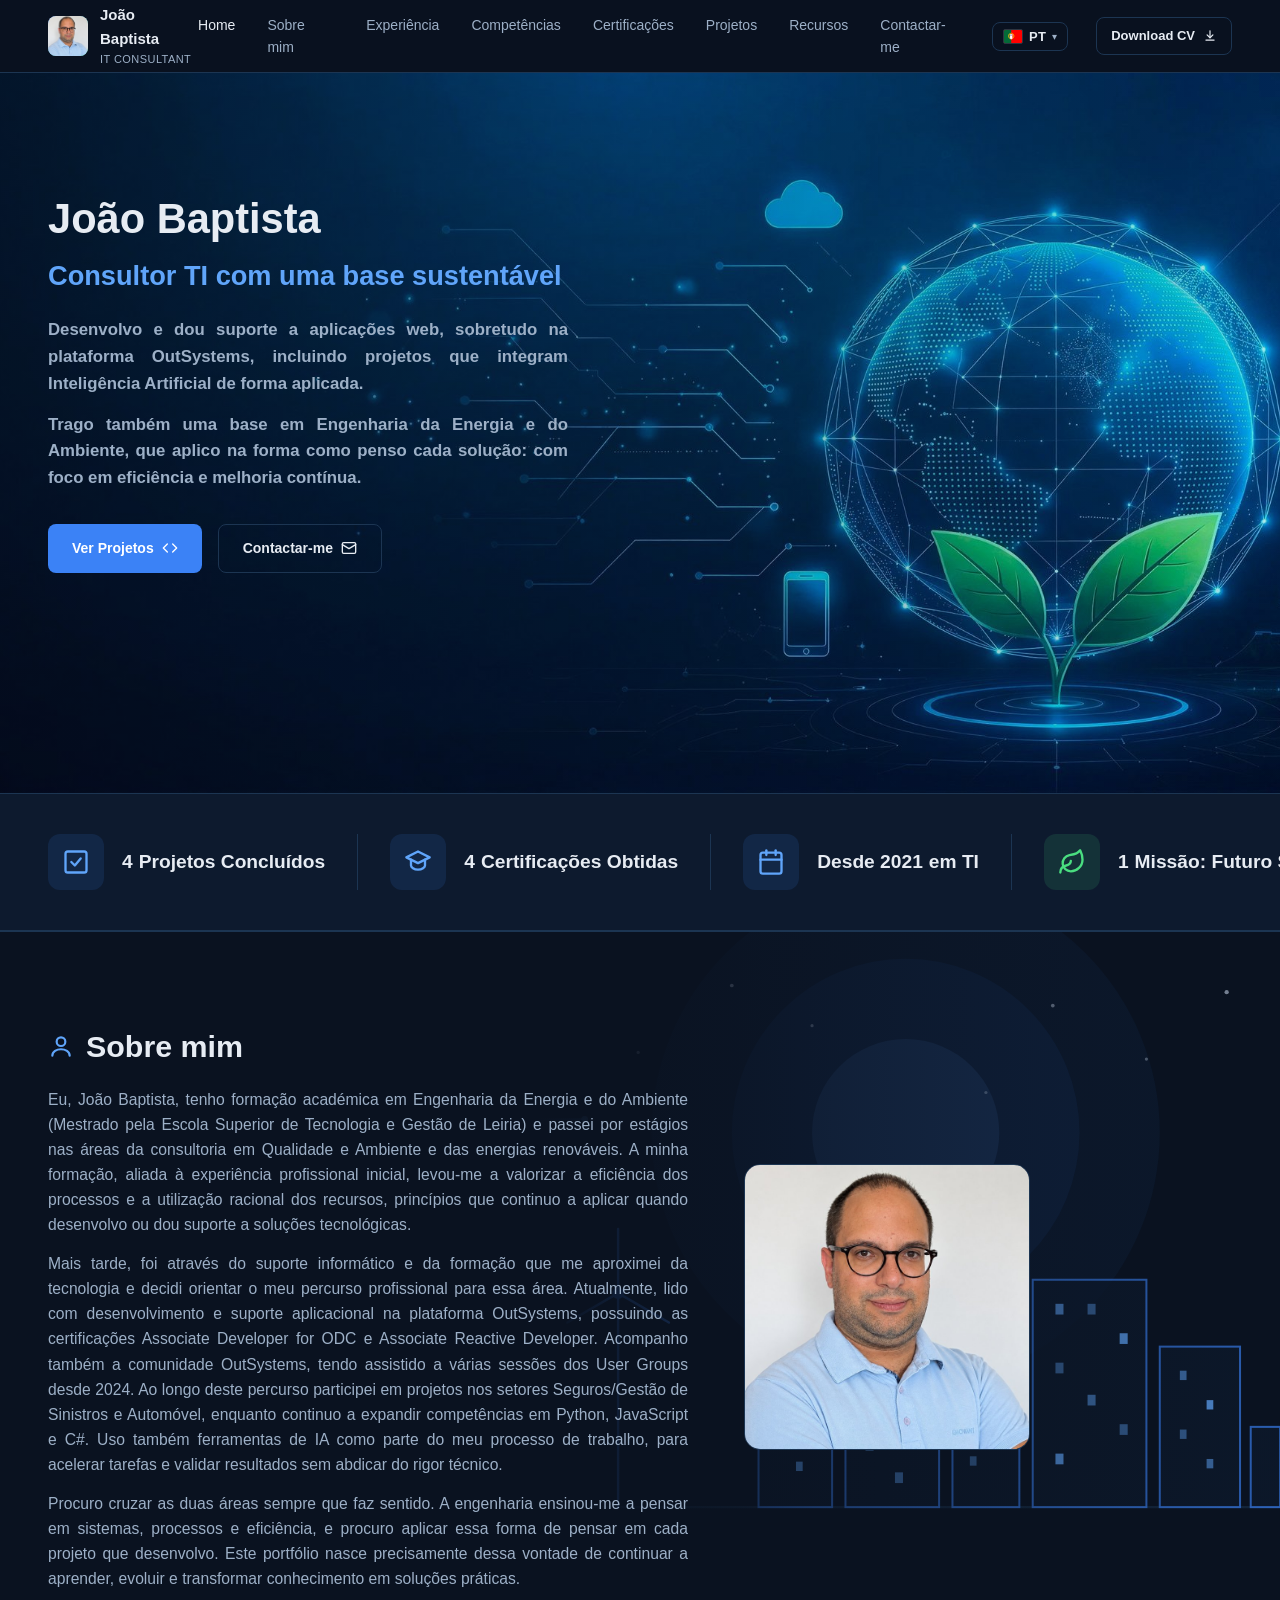
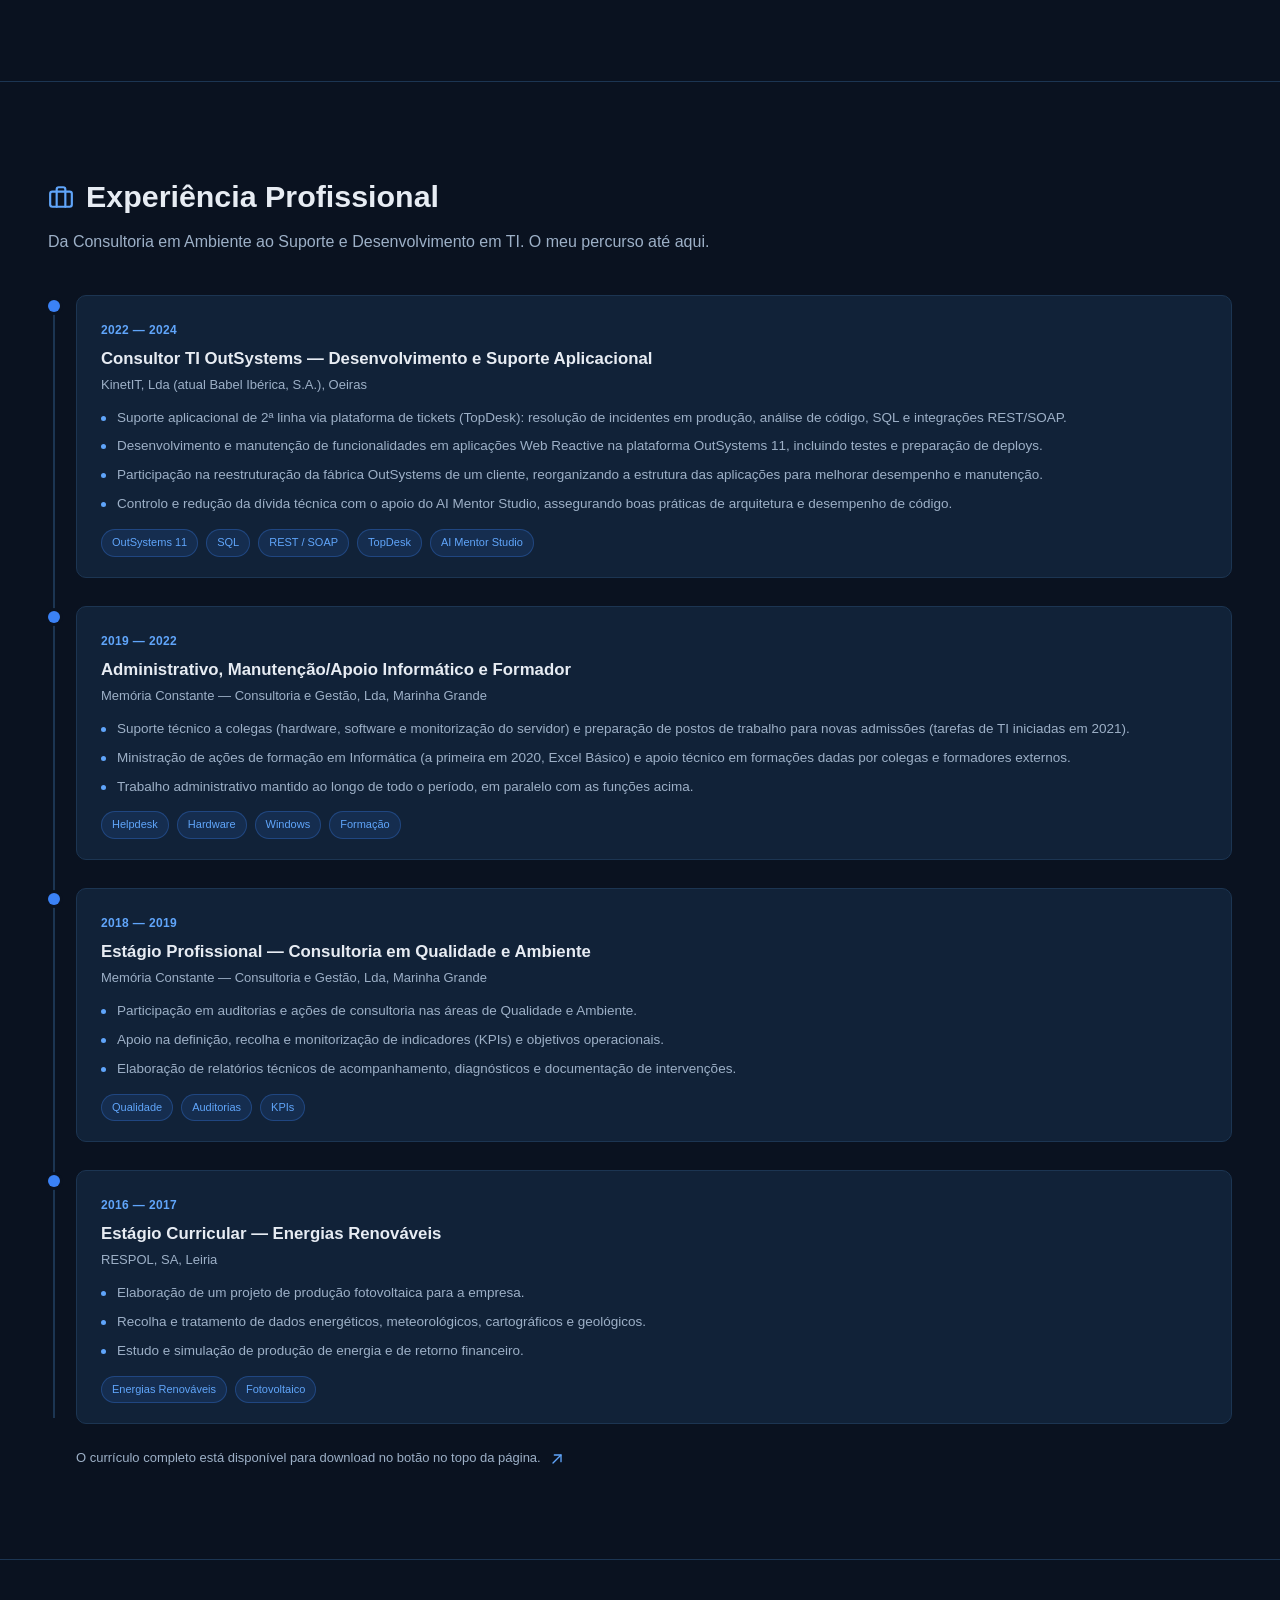
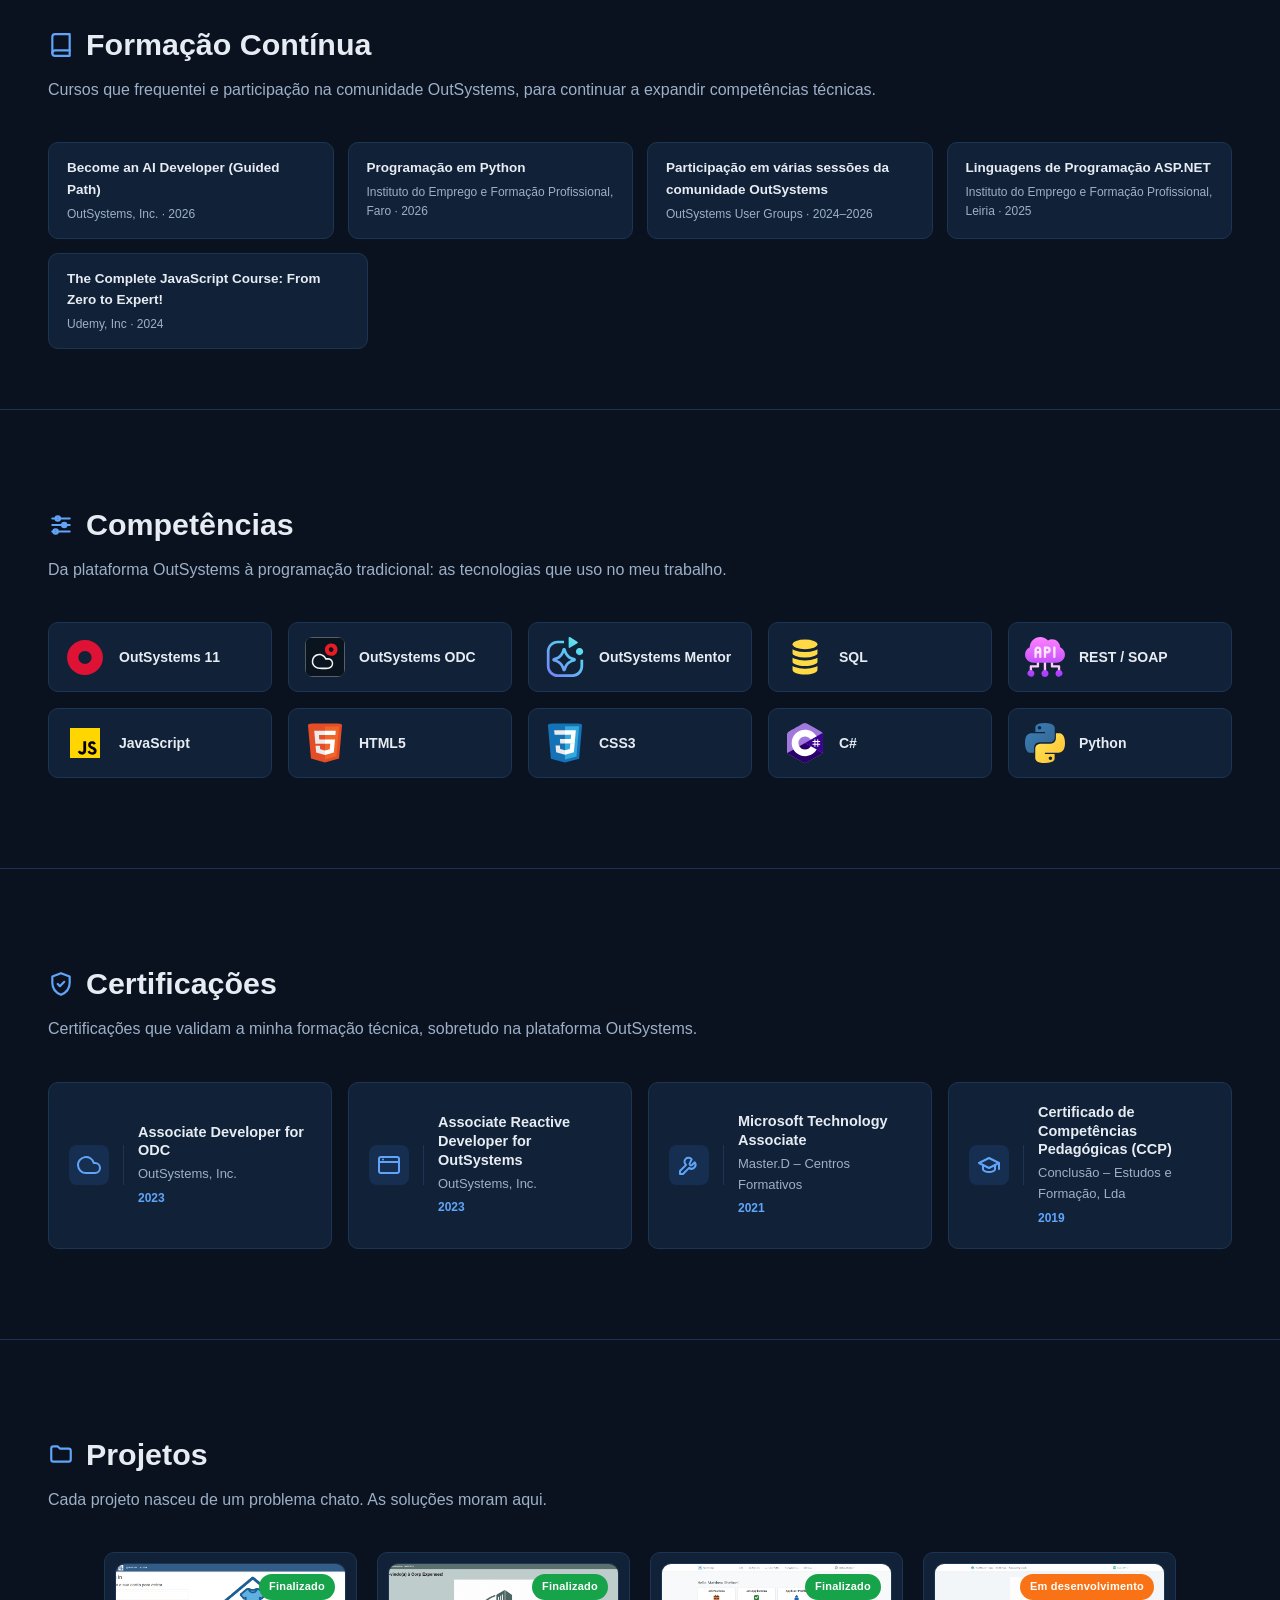
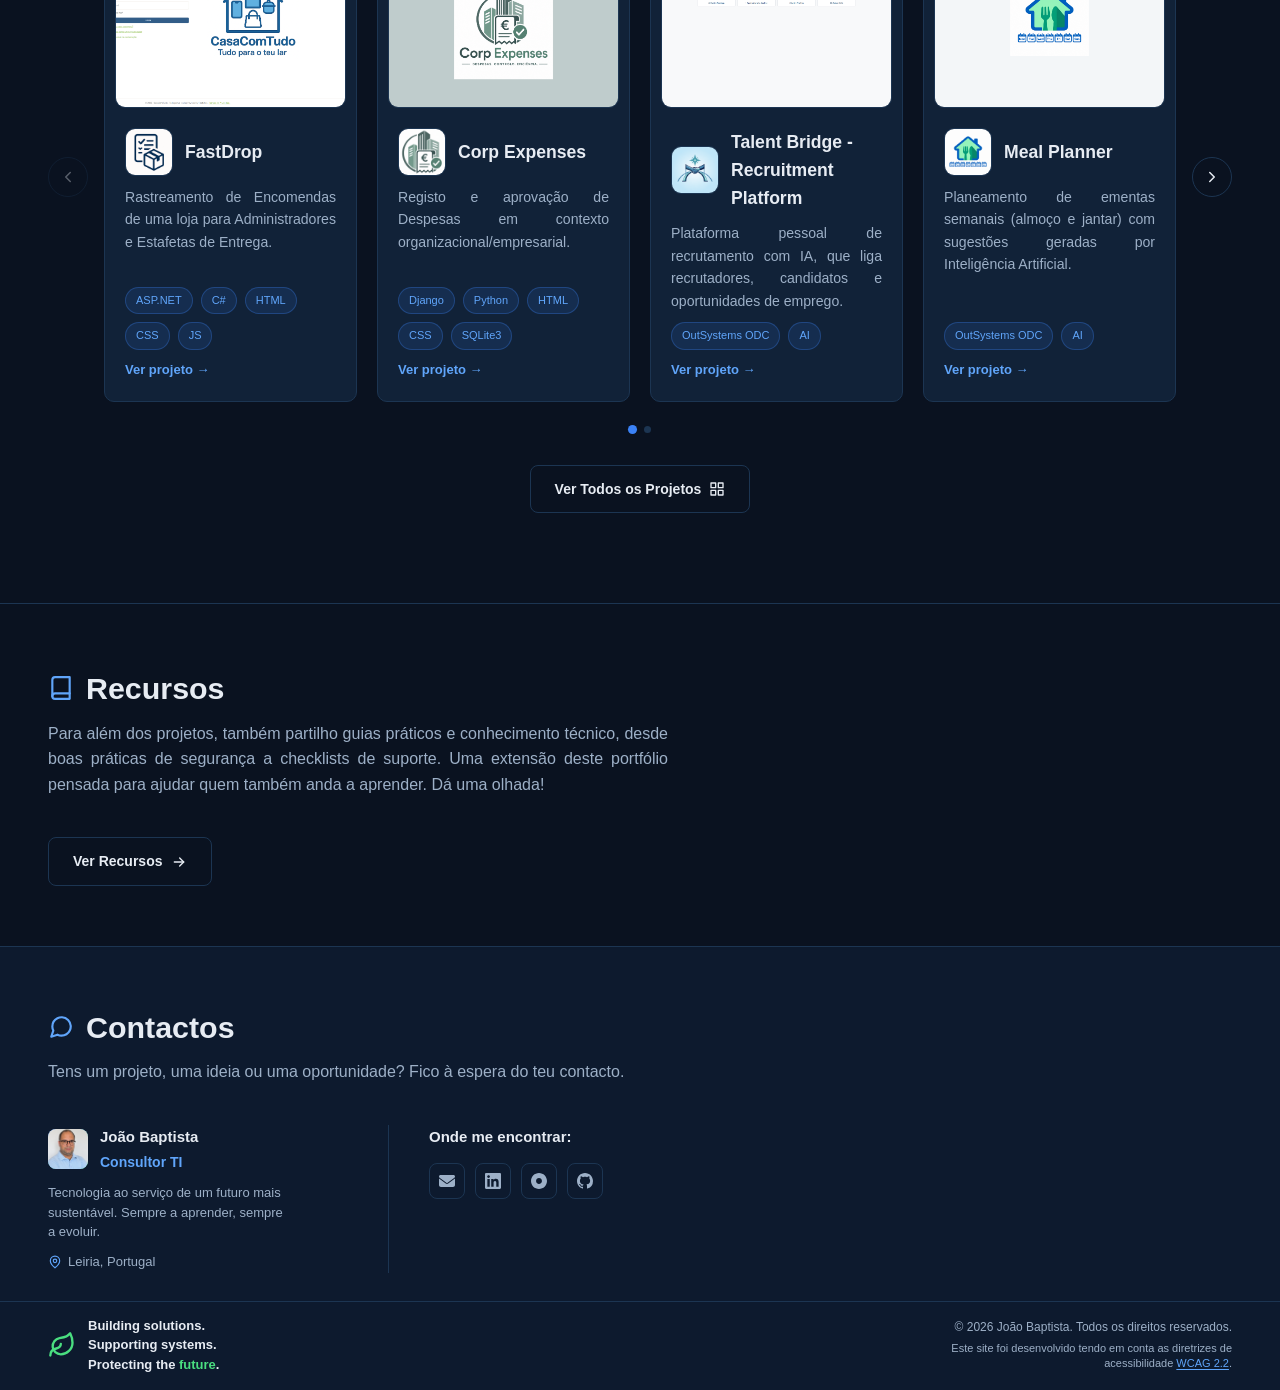
==== commit b555d41d: "Formacao Continua: as sessoes dos User Groups passam a um unico cartao (2024-2026); Sobre mim: frase" ====
--- a/index.html
+++ b/index.html
@@ -128,7 +128,7 @@
             <span data-i18n="about.title">Sobre mim</span>
           </h2>
           <p class="text-justify" data-i18n="about.text1">Eu, João Baptista, tenho formação académica em Engenharia da Energia e do Ambiente (Mestrado pela Escola Superior de Tecnologia e Gestão de Leiria) e passei por estágios nas áreas da consultoria em Qualidade e Ambiente e das energias renováveis. A minha formação, aliada à experiência profissional inicial, levou-me a valorizar a eficiência dos processos e a utilização racional dos recursos, princípios que continuo a aplicar quando desenvolvo ou dou suporte a soluções tecnológicas.</p>
-          <p class="text-justify" data-i18n="about.text2">Mais tarde, foi através do suporte informático e da formação que me aproximei da tecnologia e decidi orientar o meu percurso profissional para essa área. Atualmente, lido com desenvolvimento e suporte aplicacional na plataforma OutSystems, possuindo as certificações Associate Developer for ODC e Associate Reactive Developer. Ao longo deste percurso participei em projetos nos setores Seguros/Gestão de Sinistros e Automóvel, enquanto continuo a expandir competências em Python, JavaScript e C#.</p>
+          <p class="text-justify" data-i18n="about.text2">Mais tarde, foi através do suporte informático e da formação que me aproximei da tecnologia e decidi orientar o meu percurso profissional para essa área. Atualmente, lido com desenvolvimento e suporte aplicacional na plataforma OutSystems, possuindo as certificações Associate Developer for ODC e Associate Reactive Developer. Acompanho também a comunidade OutSystems, tendo assistido a várias sessões dos User Groups desde 2024. Ao longo deste percurso participei em projetos nos setores Seguros/Gestão de Sinistros e Automóvel, enquanto continuo a expandir competências em Python, JavaScript e C#.</p>
           <p class="text-justify" data-i18n="about.text3">Procuro cruzar as duas áreas sempre que faz sentido. A engenharia ensinou-me a pensar em sistemas, processos e eficiência, e procuro aplicar essa forma de pensar em cada projeto que desenvolvo. Este portfólio nasce precisamente dessa vontade de continuar a aprender, evoluir e transformar conhecimento em soluções práticas.</p>
         </div>
       </div>
@@ -245,7 +245,7 @@
           </svg>
           <span data-i18n="continuedu.title">Formação Contínua</span>
         </h2>
-        <p class="section-subtitle" data-i18n="continuedu.subtitle">Cursos e sessões da comunidade OutSystems que frequentei para continuar a expandir competências técnicas.</p>
+        <p class="section-subtitle" data-i18n="continuedu.subtitle">Cursos que frequentei e participação na comunidade OutSystems, para continuar a expandir competências técnicas.</p>
 
         <div class="continuedu-grid" id="continuedu-grid"></div>
       </div>
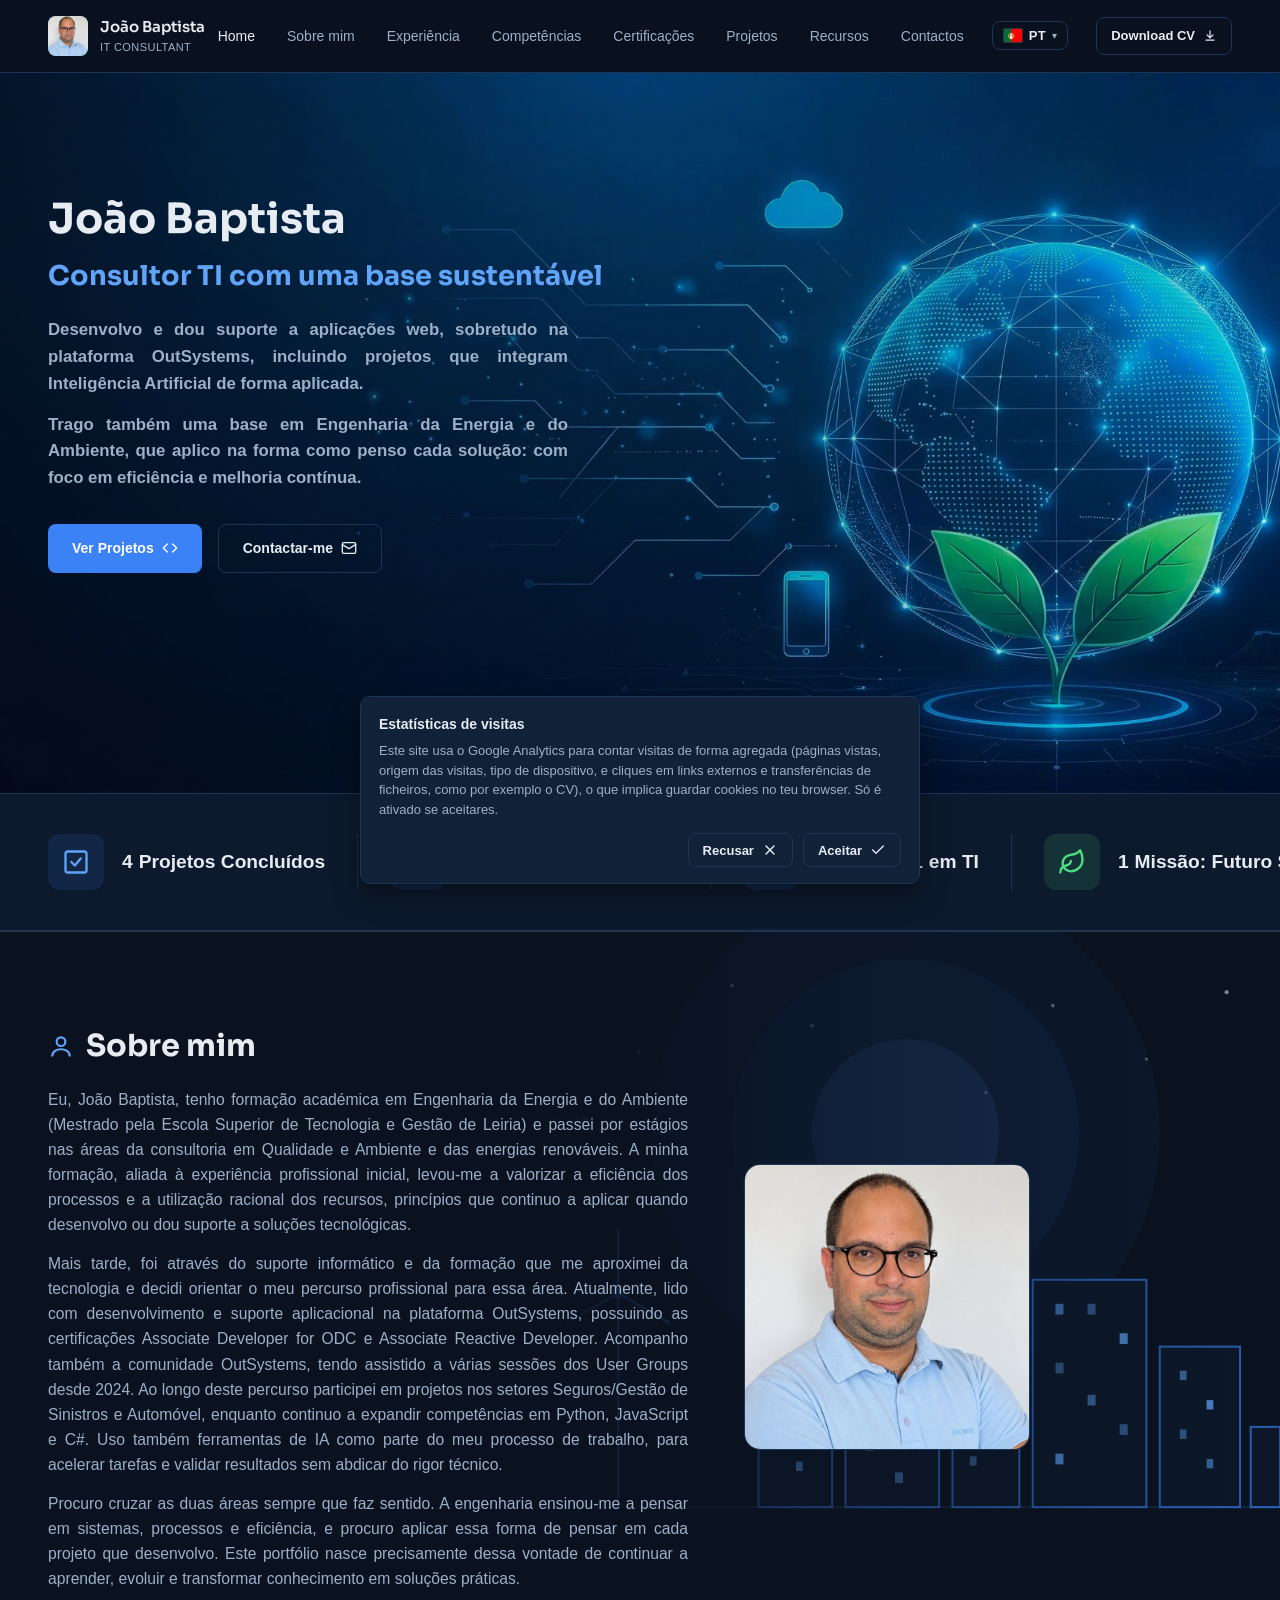
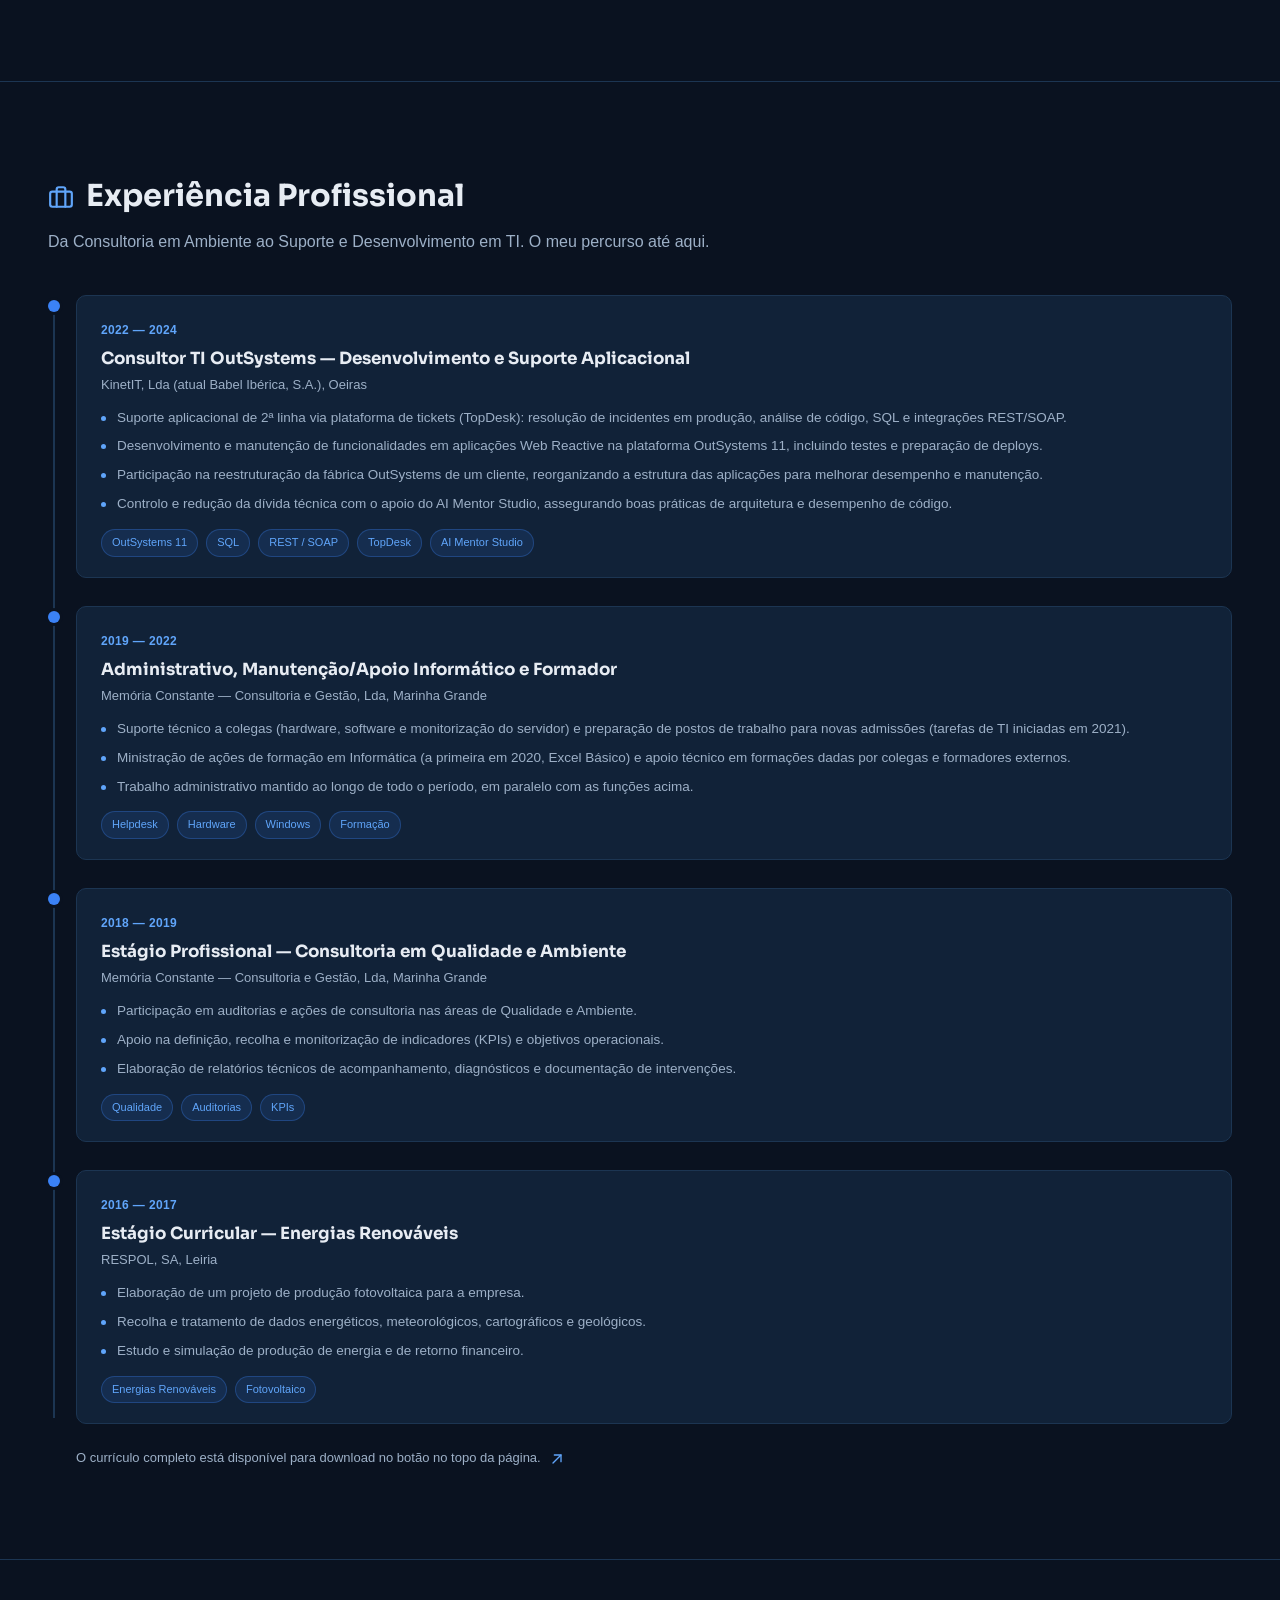
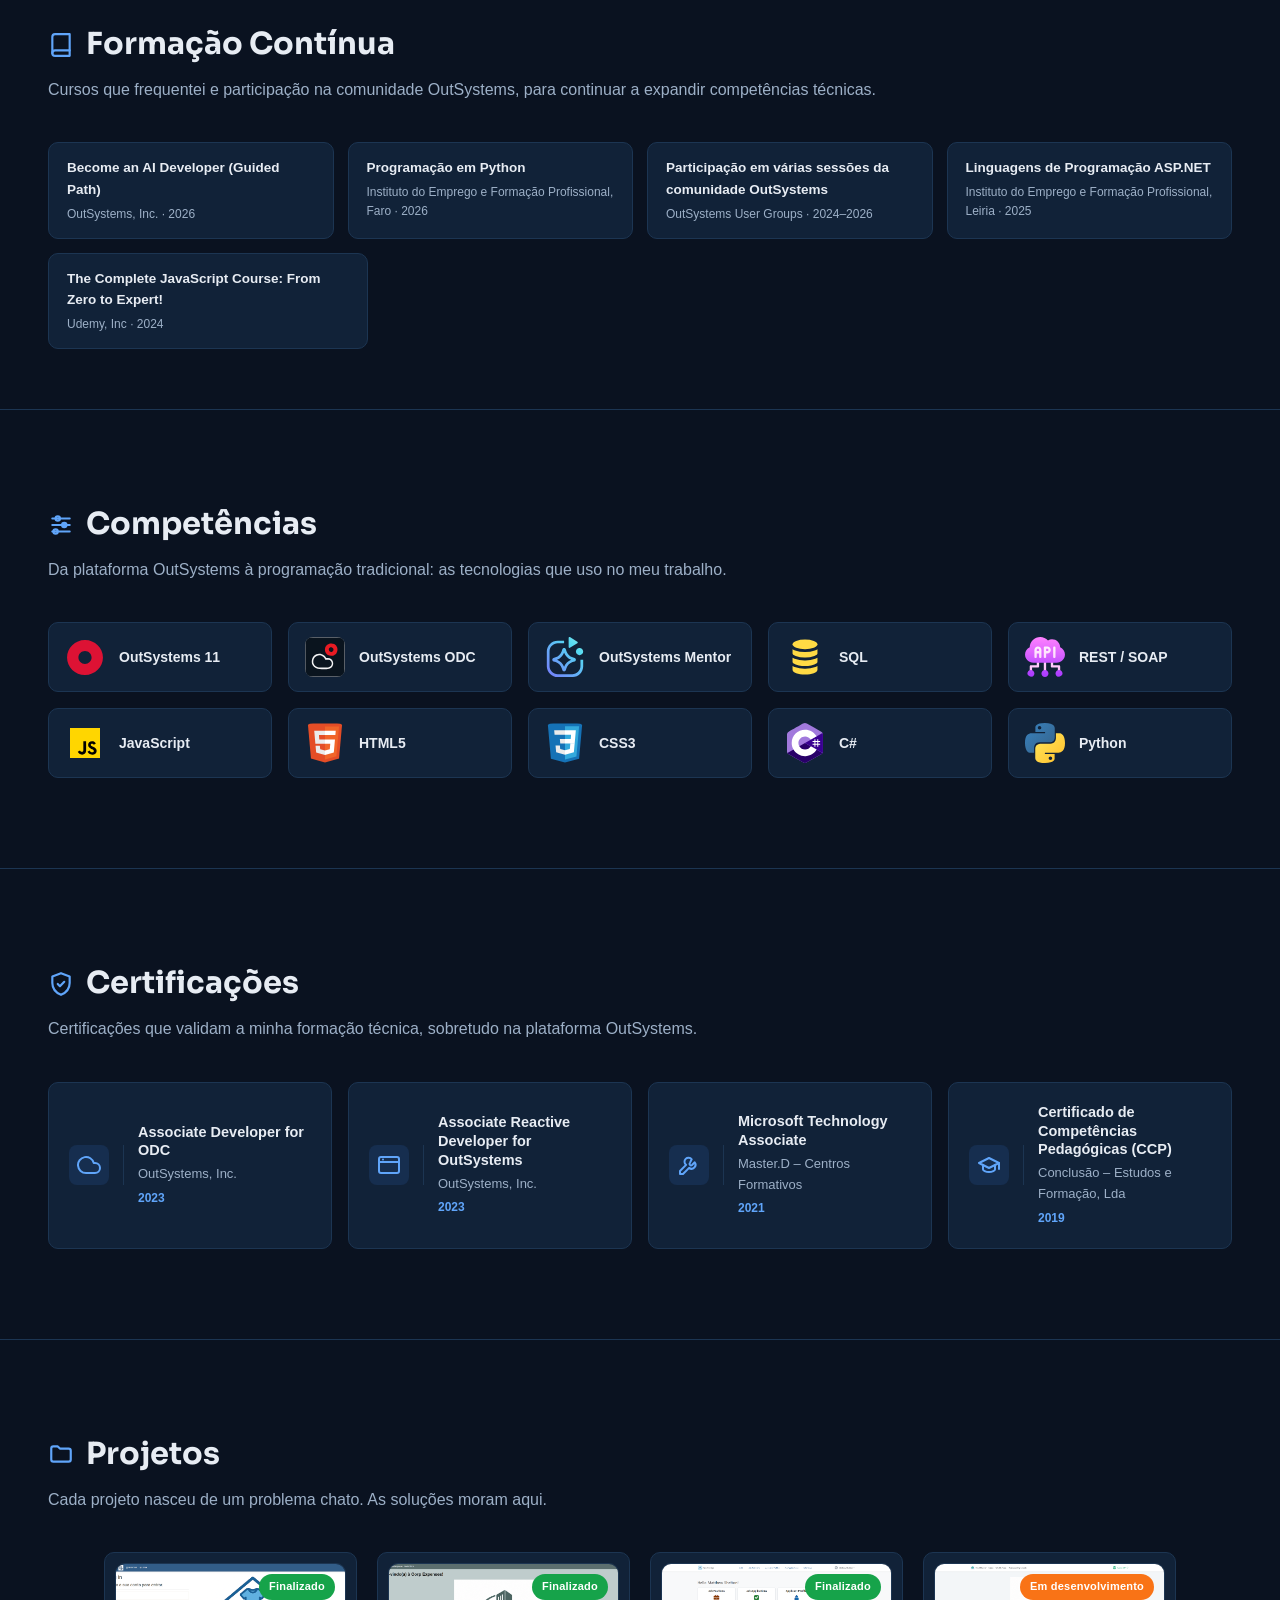
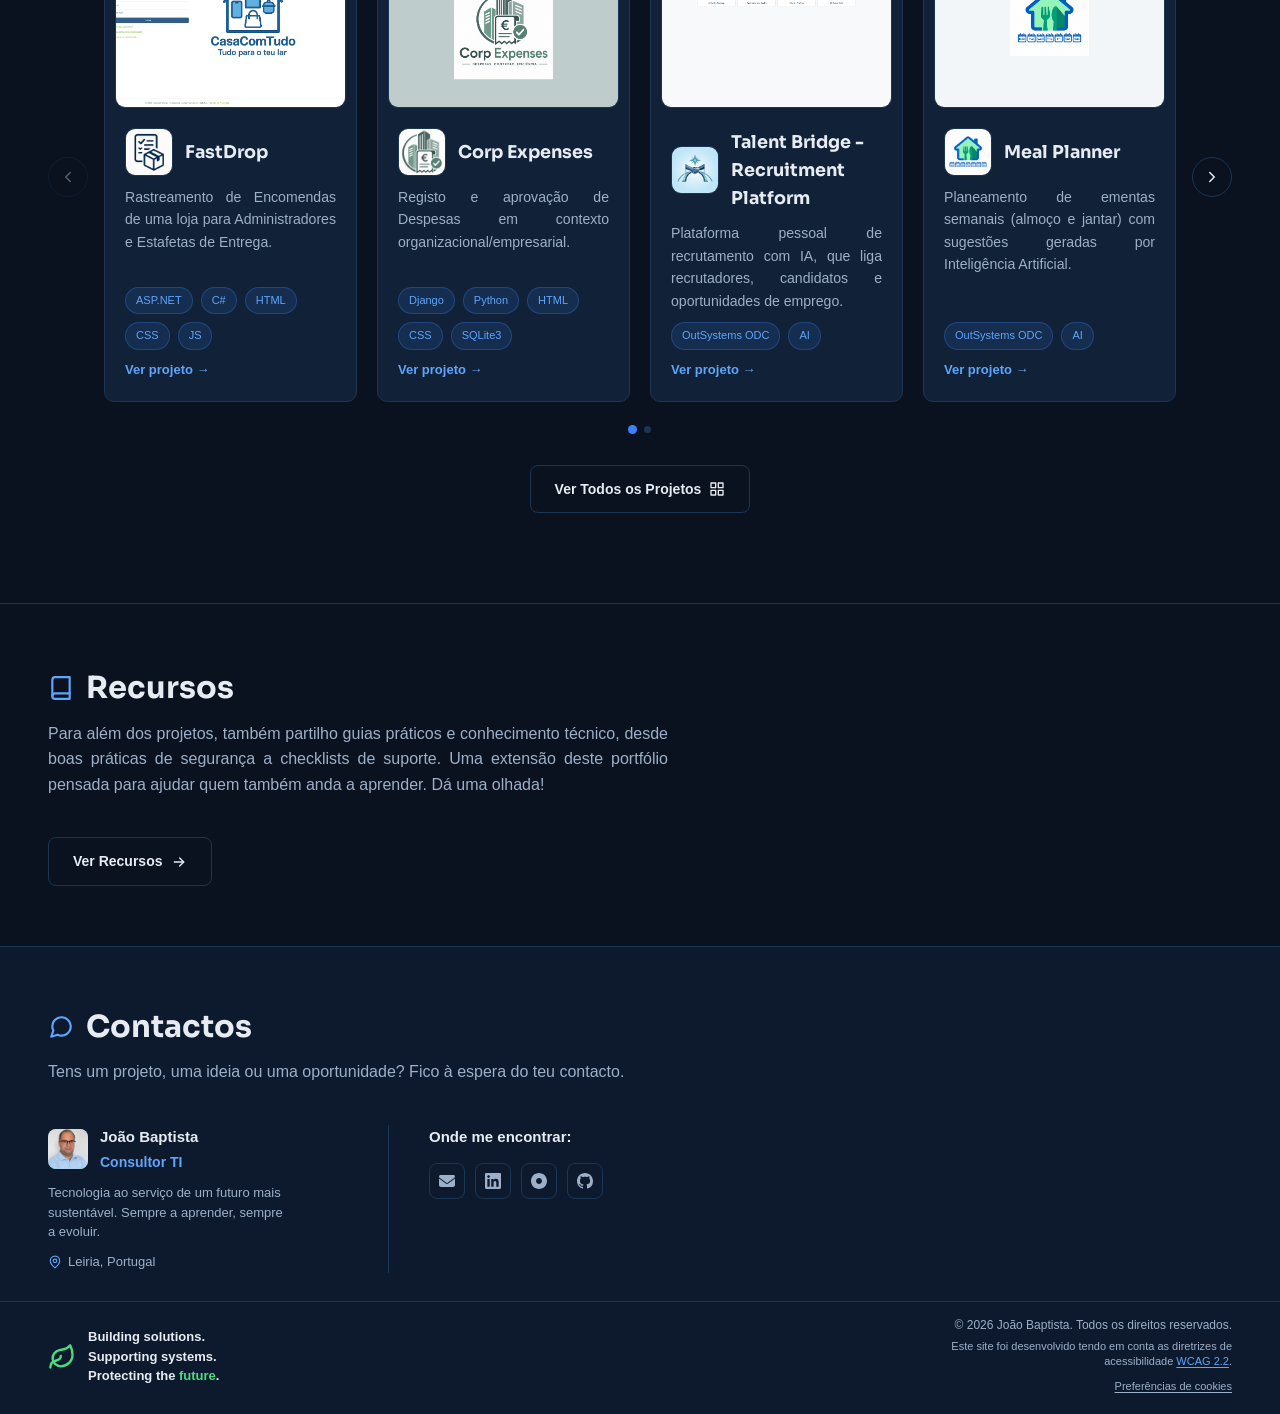
==== commit 581a12ca: "Titulos na fonte Sora (alojada no proprio site, so alfabeto latino, pesos 600 e 700, ~21 KB cada); s" ====
--- a/index.html
+++ b/index.html
@@ -13,6 +13,7 @@
 <meta property="og:image" content="https://joao-baptista91.github.io/personal-portfolio/assets/images/about-photo.jpg">
 <meta name="twitter:card" content="summary_large_image">
 <link rel="icon" href="assets/icons/favicon.svg" type="image/svg+xml">
+<link rel="preload" href="assets/fonts/sora-latin-700.woff" as="font" type="font/woff" crossorigin>
 <link rel="stylesheet" href="css/style.css">
 </head>
 <body>
@@ -414,6 +415,7 @@
   <div id="site-footer-root"></div>
 
   <script src="js/data.js"></script>
+  <script src="js/render.js"></script>
   <script src="js/i18n.js"></script>
   <script src="js/analytics.js"></script>
   <script src="js/footer.js"></script>
--- a/css/style.css
+++ b/css/style.css
@@ -17,6 +17,29 @@
   --radius: 10px;
   --radius-md: 12px;
   --max-width: 1560px;
+  --font-body: "Segoe UI", -apple-system, BlinkMacSystemFont, Roboto, Helvetica, Arial, sans-serif;
+  --font-heading: "Sora", var(--font-body);
+}
+
+/* Fonte dos títulos: Sora (licença SIL Open Font License, embutida nos próprios ficheiros).
+   Alojada no próprio site, em vez de vir do Google Fonts, para o browser dos visitantes não
+   contactar a Google sem consentimento. Os ficheiros só têm o alfabeto latino (cobre todos os
+   acentos do português) e os dois pesos usados (600 e 700). Se não carregarem, os títulos usam
+   a fonte do texto corrido (--font-body). */
+@font-face {
+  font-family: "Sora";
+  font-style: normal;
+  font-weight: 600;
+  font-display: swap;
+  src: url("../assets/fonts/sora-latin-600.woff") format("woff");
+}
+
+@font-face {
+  font-family: "Sora";
+  font-style: normal;
+  font-weight: 700;
+  font-display: swap;
+  src: url("../assets/fonts/sora-latin-700.woff") format("woff");
 }
 
 /* Escala de breakpoints usada em todo o ficheiro (CSS não permite variáveis dentro de
@@ -40,8 +63,21 @@
 body {
   background: var(--bg);
   color: var(--text);
-  font-family: "Segoe UI", -apple-system, BlinkMacSystemFont, Roboto, Helvetica, Arial, sans-serif;
+  font-family: var(--font-body);
   line-height: 1.6;
+}
+
+h1,
+h2,
+h3,
+.section-title,
+.logo-text {
+  font-family: var(--font-heading);
+}
+
+/* O "IT CONSULTANT" por baixo do nome, no cabeçalho, continua na fonte do texto. */
+.logo-text small {
+  font-family: var(--font-body);
 }
 
 a {
@@ -317,7 +353,7 @@
   display: inline-block;
   font-size: 1.7rem;
   line-height: 1.3;
-  max-width: 520px;
+  max-width: 620px;
 }
 
 .hero-text {
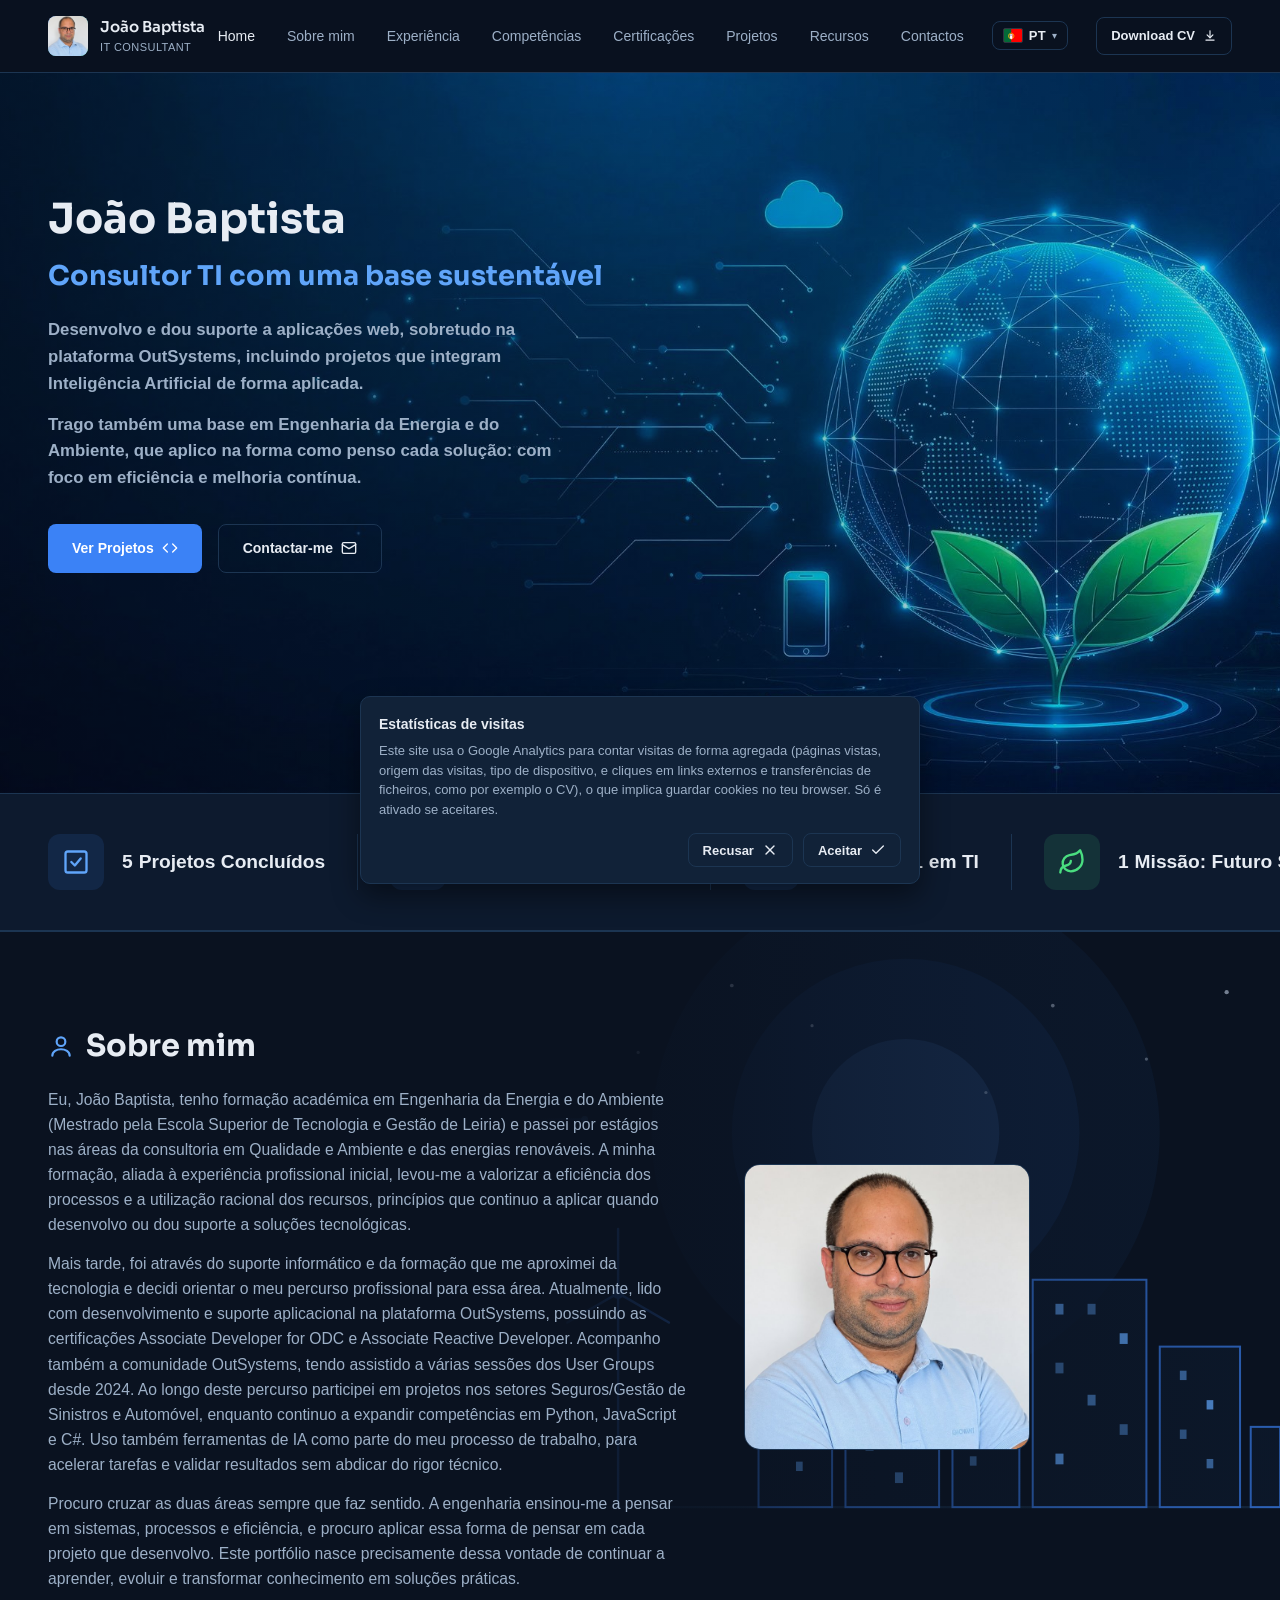
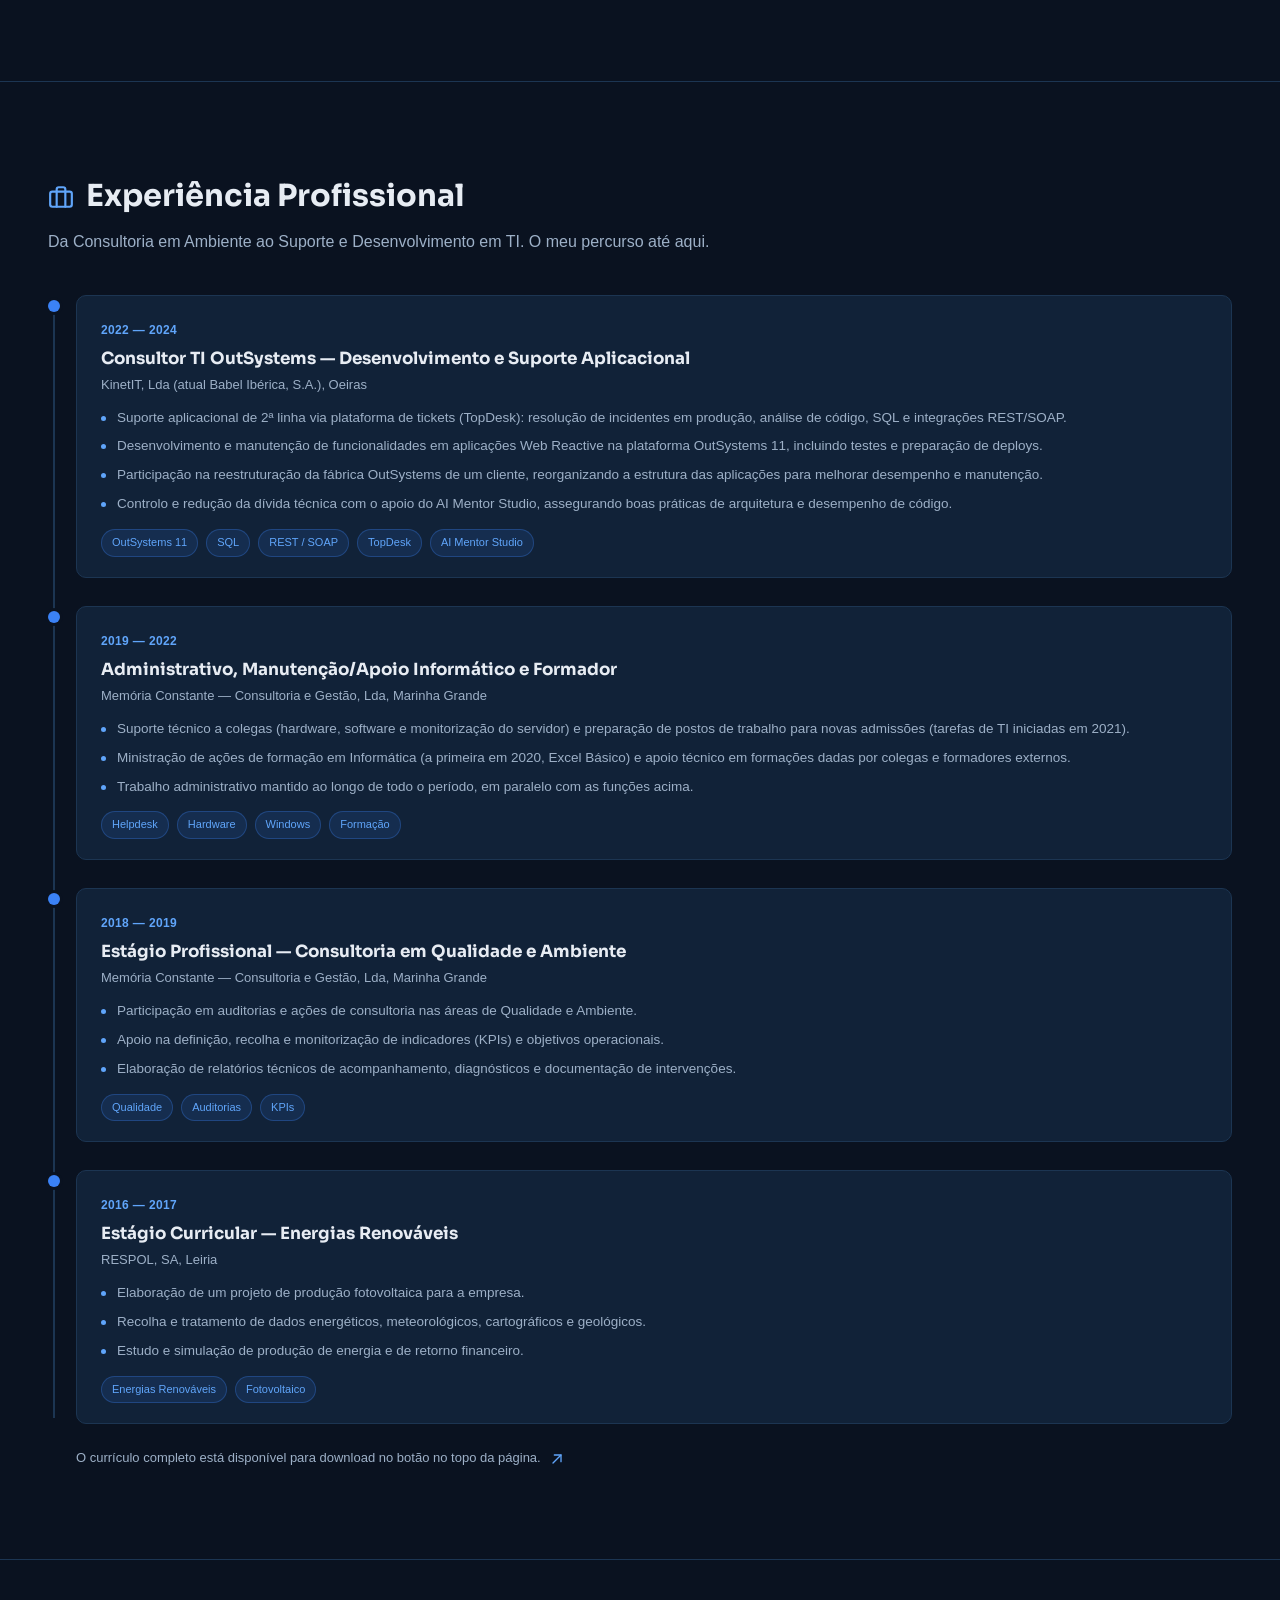
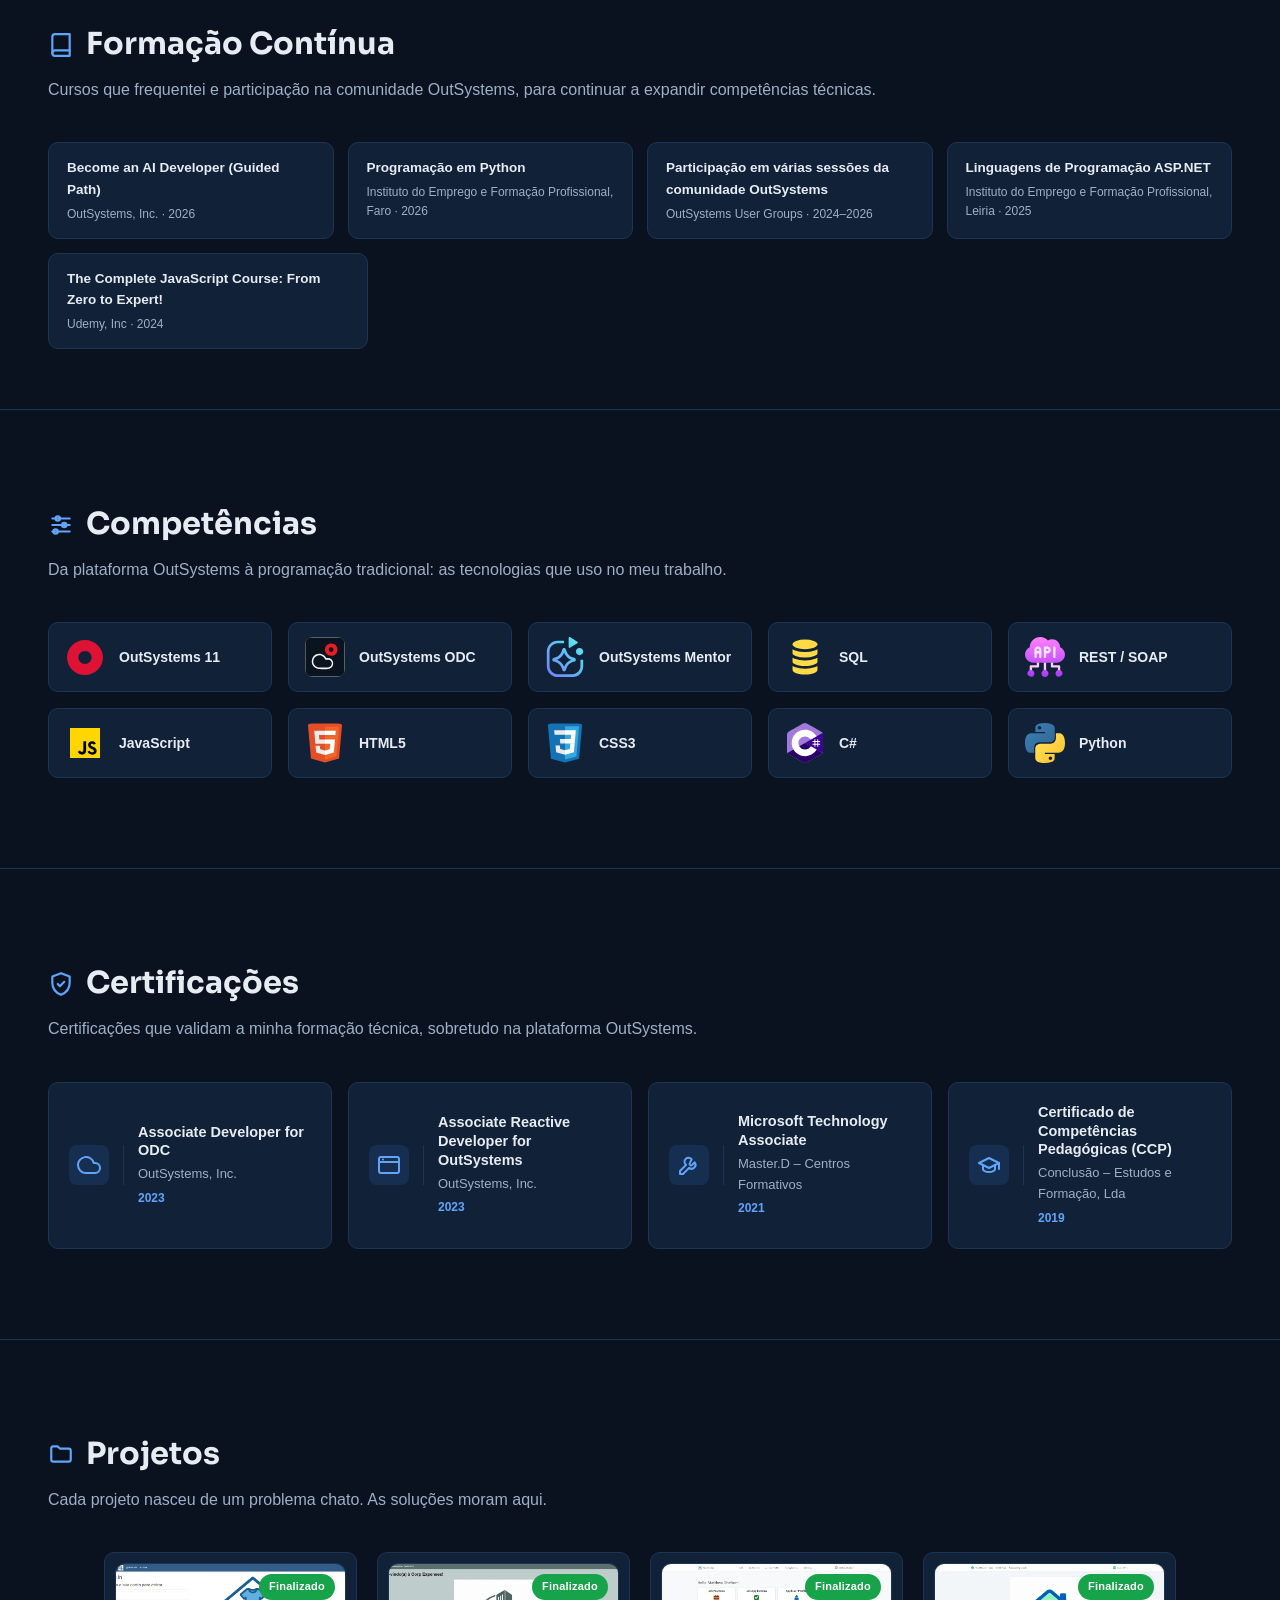
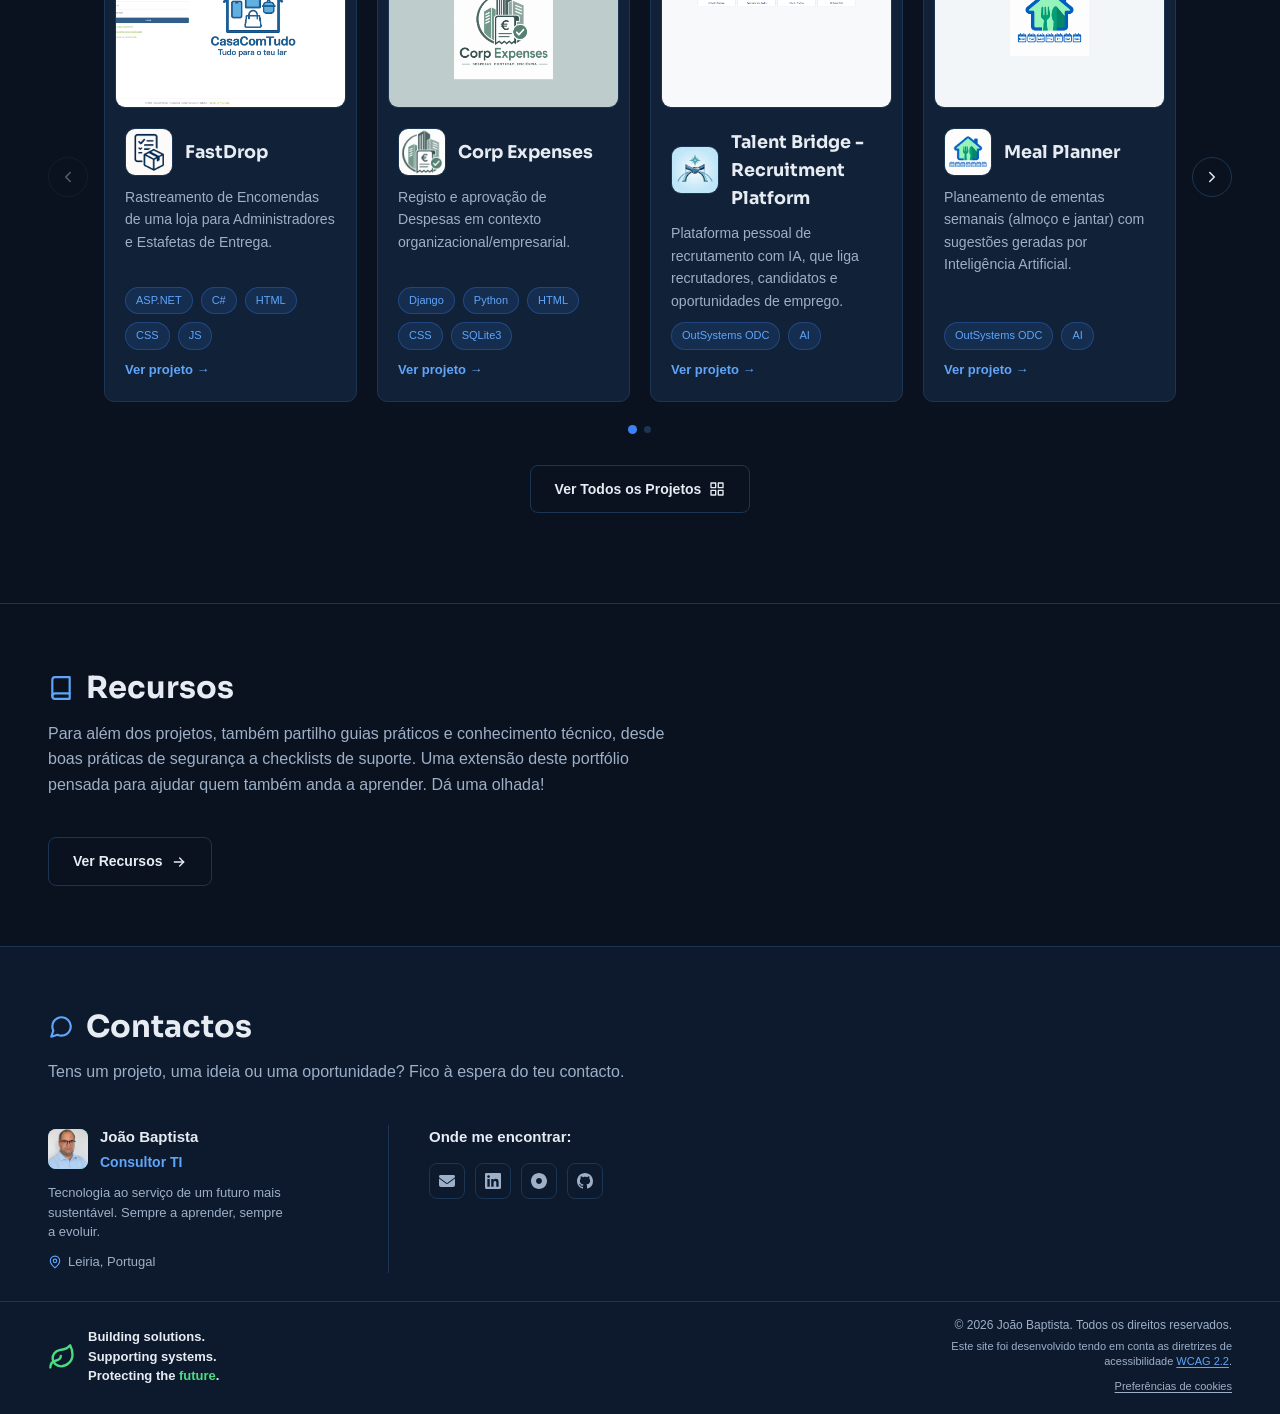
==== commit 3722cb1c: "Titulos do separador do browser e de partilha: hifen em vez de travessao" ====
--- a/index.html
+++ b/index.html
@@ -3,12 +3,12 @@
 <head>
 <meta charset="UTF-8">
 <meta name="viewport" content="width=device-width, initial-scale=1.0">
-<title>João Baptista — Consultor TI OutSystems | Portefólio</title>
+<title>João Baptista - Consultor TI OutSystems | Portefólio</title>
 <meta name="description" content="Portefólio de João Baptista, Consultor TI OutSystems com formação em programação (Python, ASP.NET, JavaScript), suporte e manutenção informática, e Engenharia da Energia e do Ambiente. Leiria, Portugal.">
 <link rel="canonical" href="https://joao-baptista91.github.io/personal-portfolio/">
 <meta property="og:type" content="website">
 <meta property="og:url" content="https://joao-baptista91.github.io/personal-portfolio/">
-<meta property="og:title" content="João Baptista — Consultor TI OutSystems">
+<meta property="og:title" content="João Baptista - Consultor TI OutSystems">
 <meta property="og:description" content="Portefólio de João Baptista, Consultor TI OutSystems com formação em programação (Python, ASP.NET, JavaScript), suporte e manutenção informática, e Engenharia da Energia e do Ambiente.">
 <meta property="og:image" content="https://joao-baptista91.github.io/personal-portfolio/assets/images/about-photo.jpg">
 <meta name="twitter:card" content="summary_large_image">
--- a/css/style.css
+++ b/css/style.css
@@ -362,7 +362,7 @@
   font-weight: 600;
   margin-bottom: 14px;
   max-width: 520px;
-  text-align: justify;
+  text-align: left;
 }
 
 .hero-text:last-of-type {
@@ -584,8 +584,10 @@
   max-width: 640px;
 }
 
+/* Antes justificado; passou a alinhado à esquerda (o justificado abria espaços irregulares
+   entre palavras, sobretudo no telemóvel). */
 .about-content p.text-justify {
-  text-align: justify;
+  text-align: left;
 }
 
 .about-content p:last-child {
@@ -853,7 +855,7 @@
   font-size: 13px;
   color: var(--text-muted);
   margin-bottom: 4px;
-  text-align: justify;
+  text-align: left;
   hyphens: auto;
   -webkit-hyphens: auto;
   overflow-wrap: break-word;
@@ -1224,7 +1226,7 @@
 .project-body p {
   color: var(--text-muted);
   font-size: 0.88rem;
-  text-align: justify;
+  text-align: left;
   hyphens: auto;
   -webkit-hyphens: auto;
   overflow-wrap: break-word;
@@ -1332,7 +1334,7 @@
 
 .resources-teaser-text {
   max-width: 620px;
-  text-align: justify;
+  text-align: left;
   hyphens: auto;
   -webkit-hyphens: auto;
   overflow-wrap: break-word;
@@ -1643,7 +1645,7 @@
   color: var(--text-muted);
   font-size: 15px;
   line-height: 1.7;
-  text-align: justify;
+  text-align: left;
   hyphens: auto;
   -webkit-hyphens: auto;
   overflow-wrap: break-word;
@@ -1807,7 +1809,7 @@
   color: var(--text-muted);
   font-size: 14px;
   line-height: 1.65;
-  text-align: justify;
+  text-align: left;
   hyphens: auto;
   -webkit-hyphens: auto;
   overflow-wrap: break-word;
@@ -1994,7 +1996,7 @@
   font-size: 13px;
   font-weight: 600;
   line-height: 1.5;
-  text-align: justify;
+  text-align: left;
 }
 
 .footer-bottom-tagline .highlight-green {
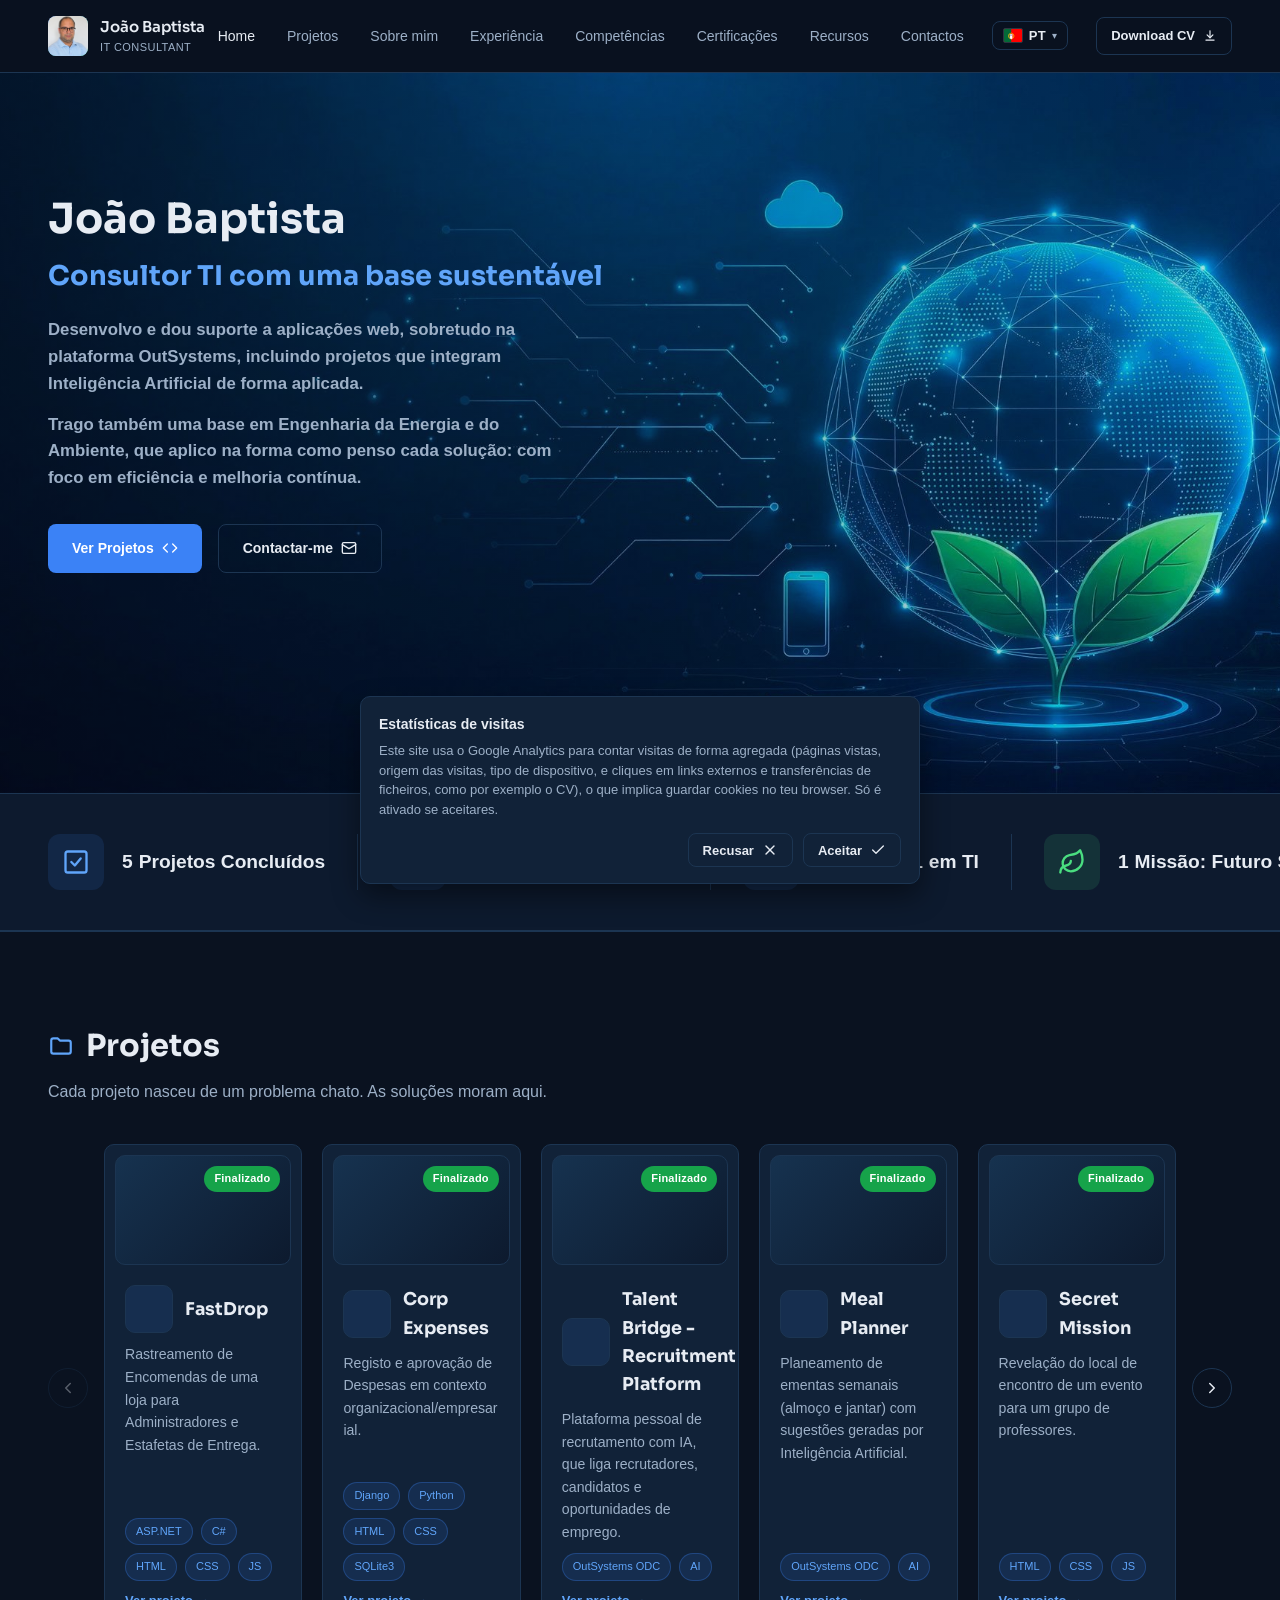
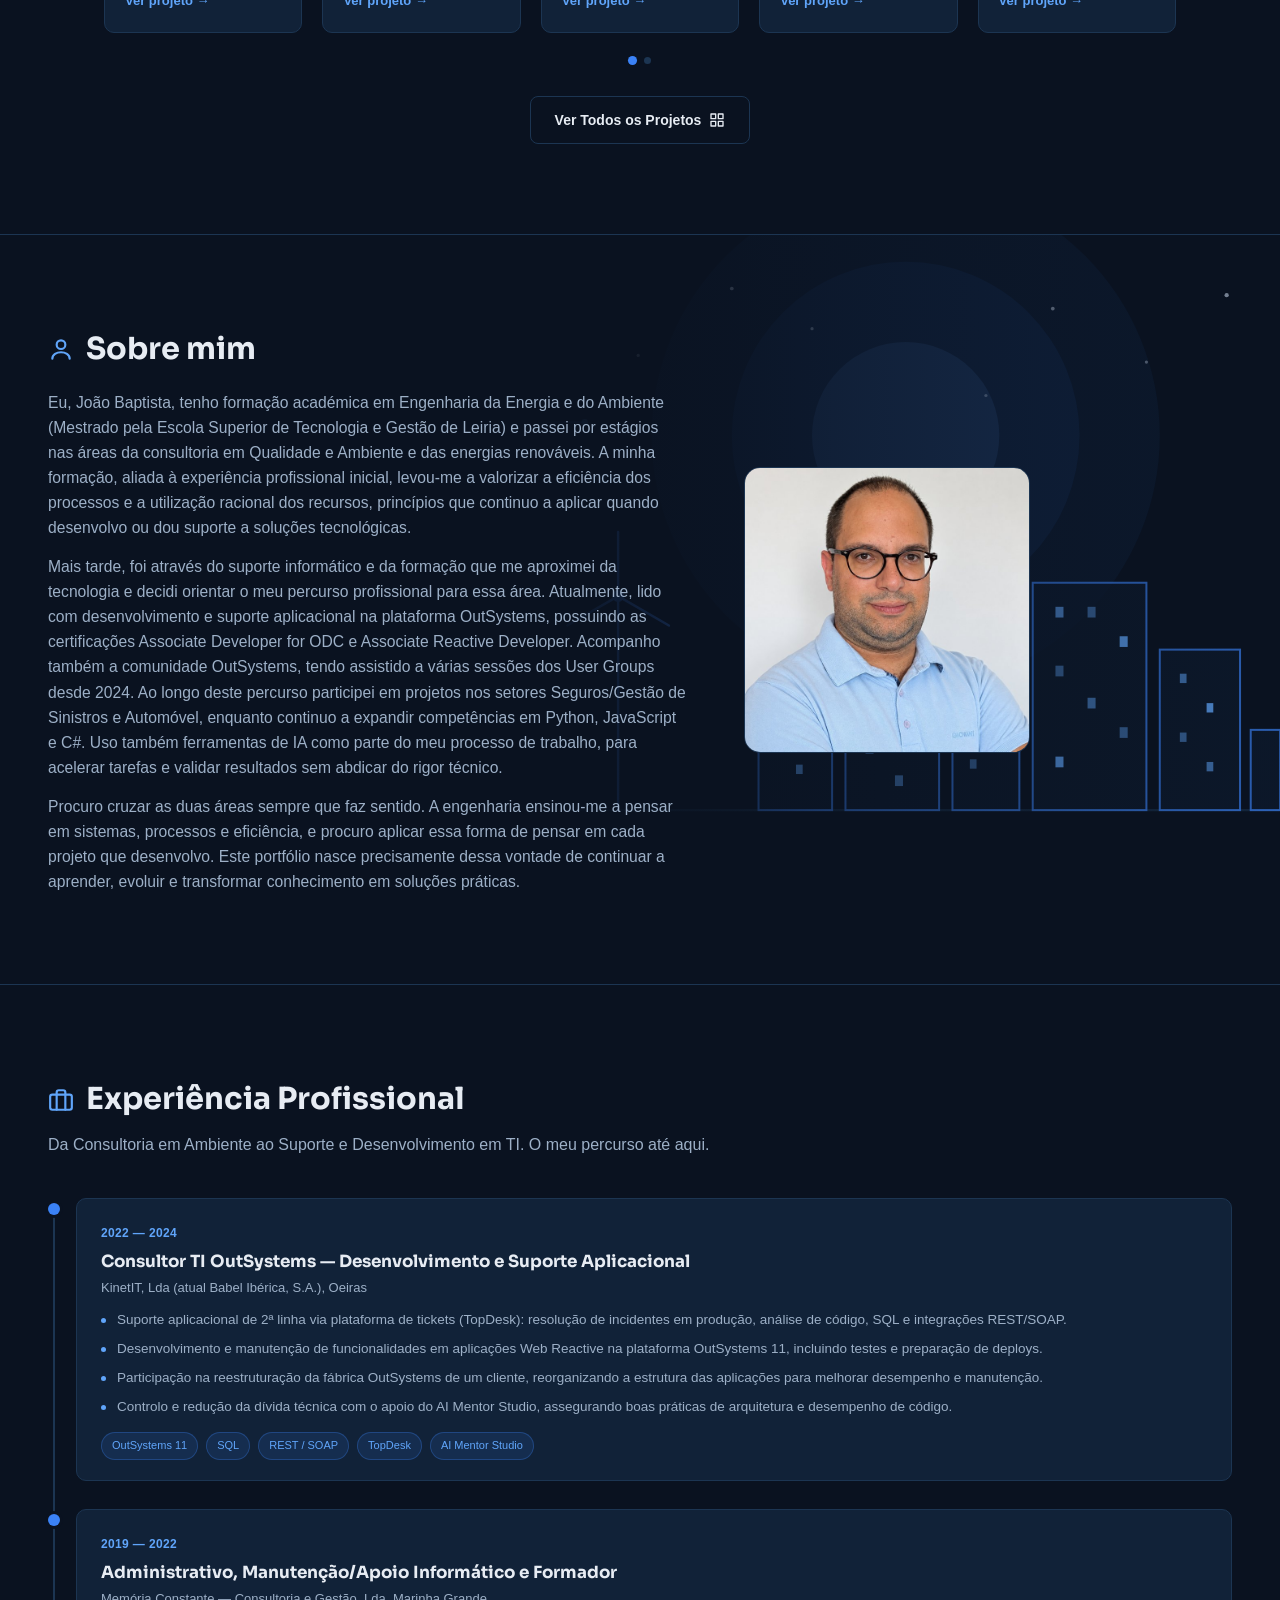
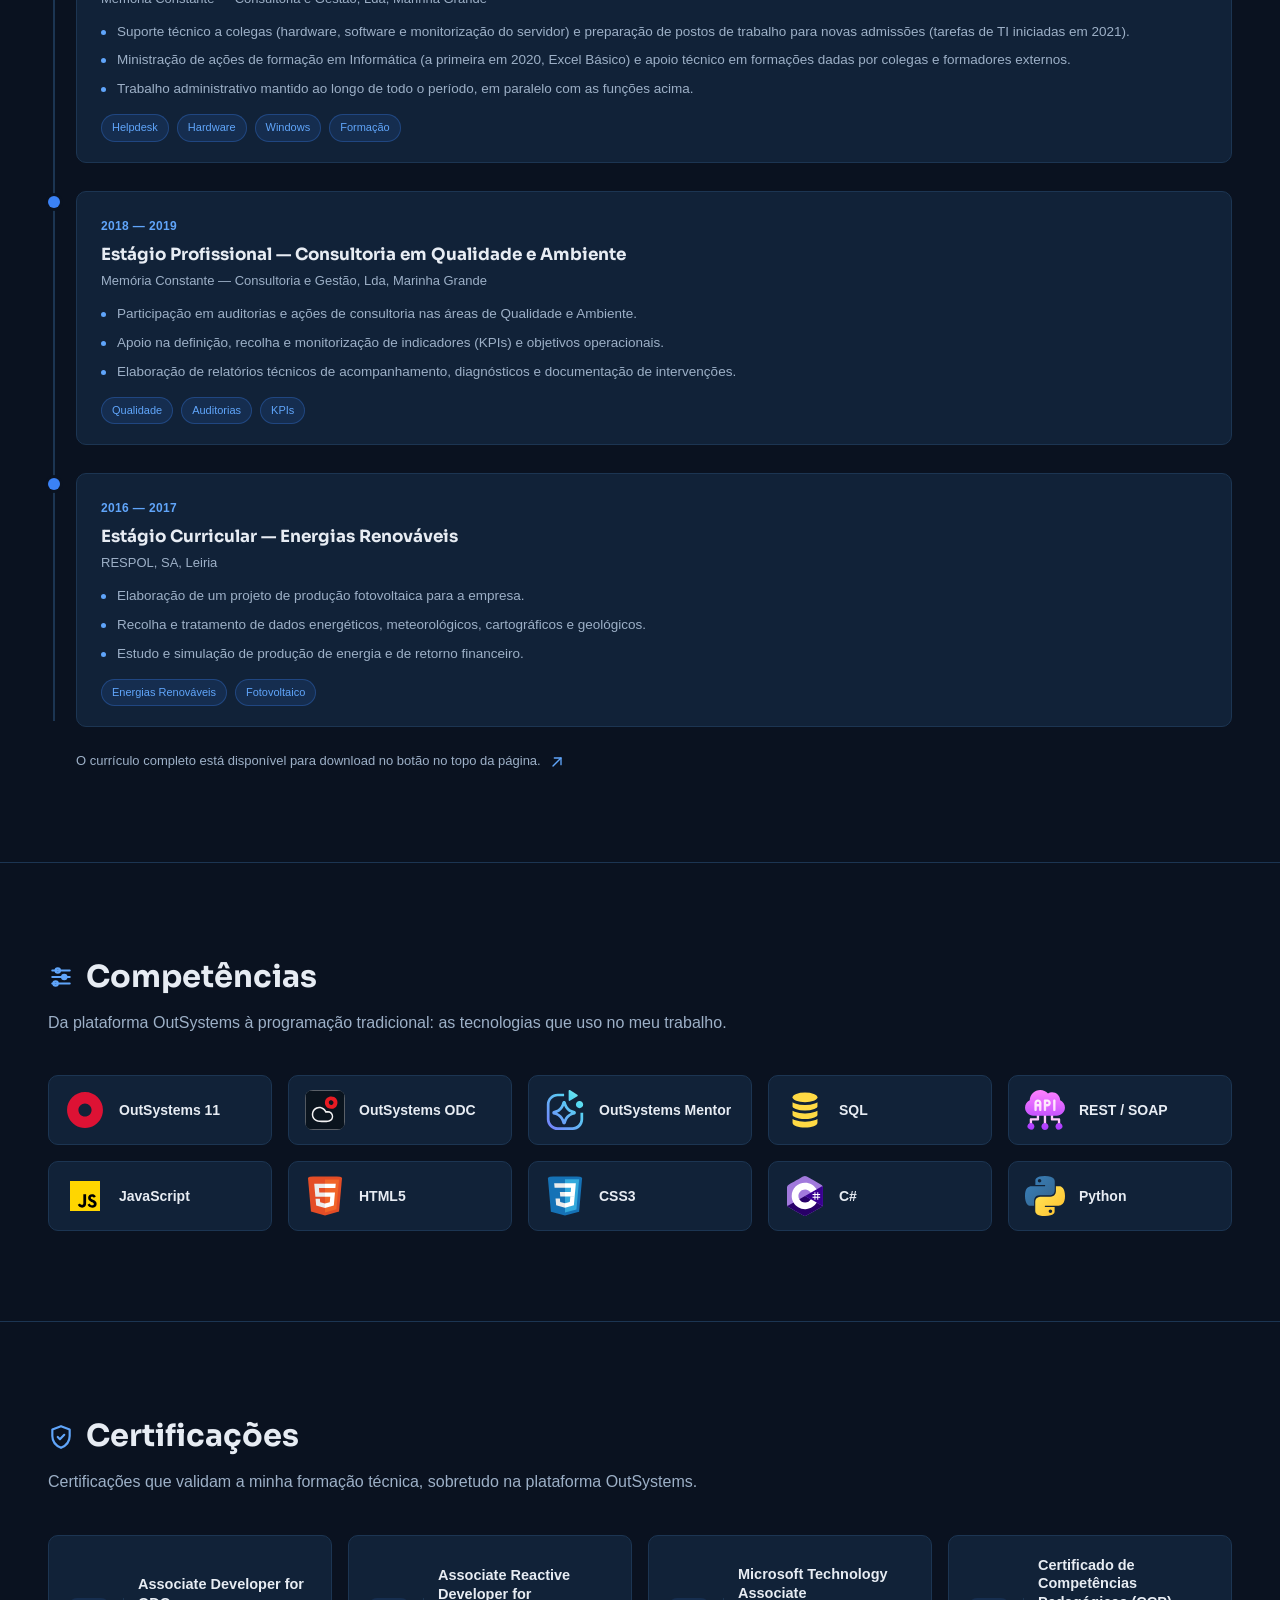
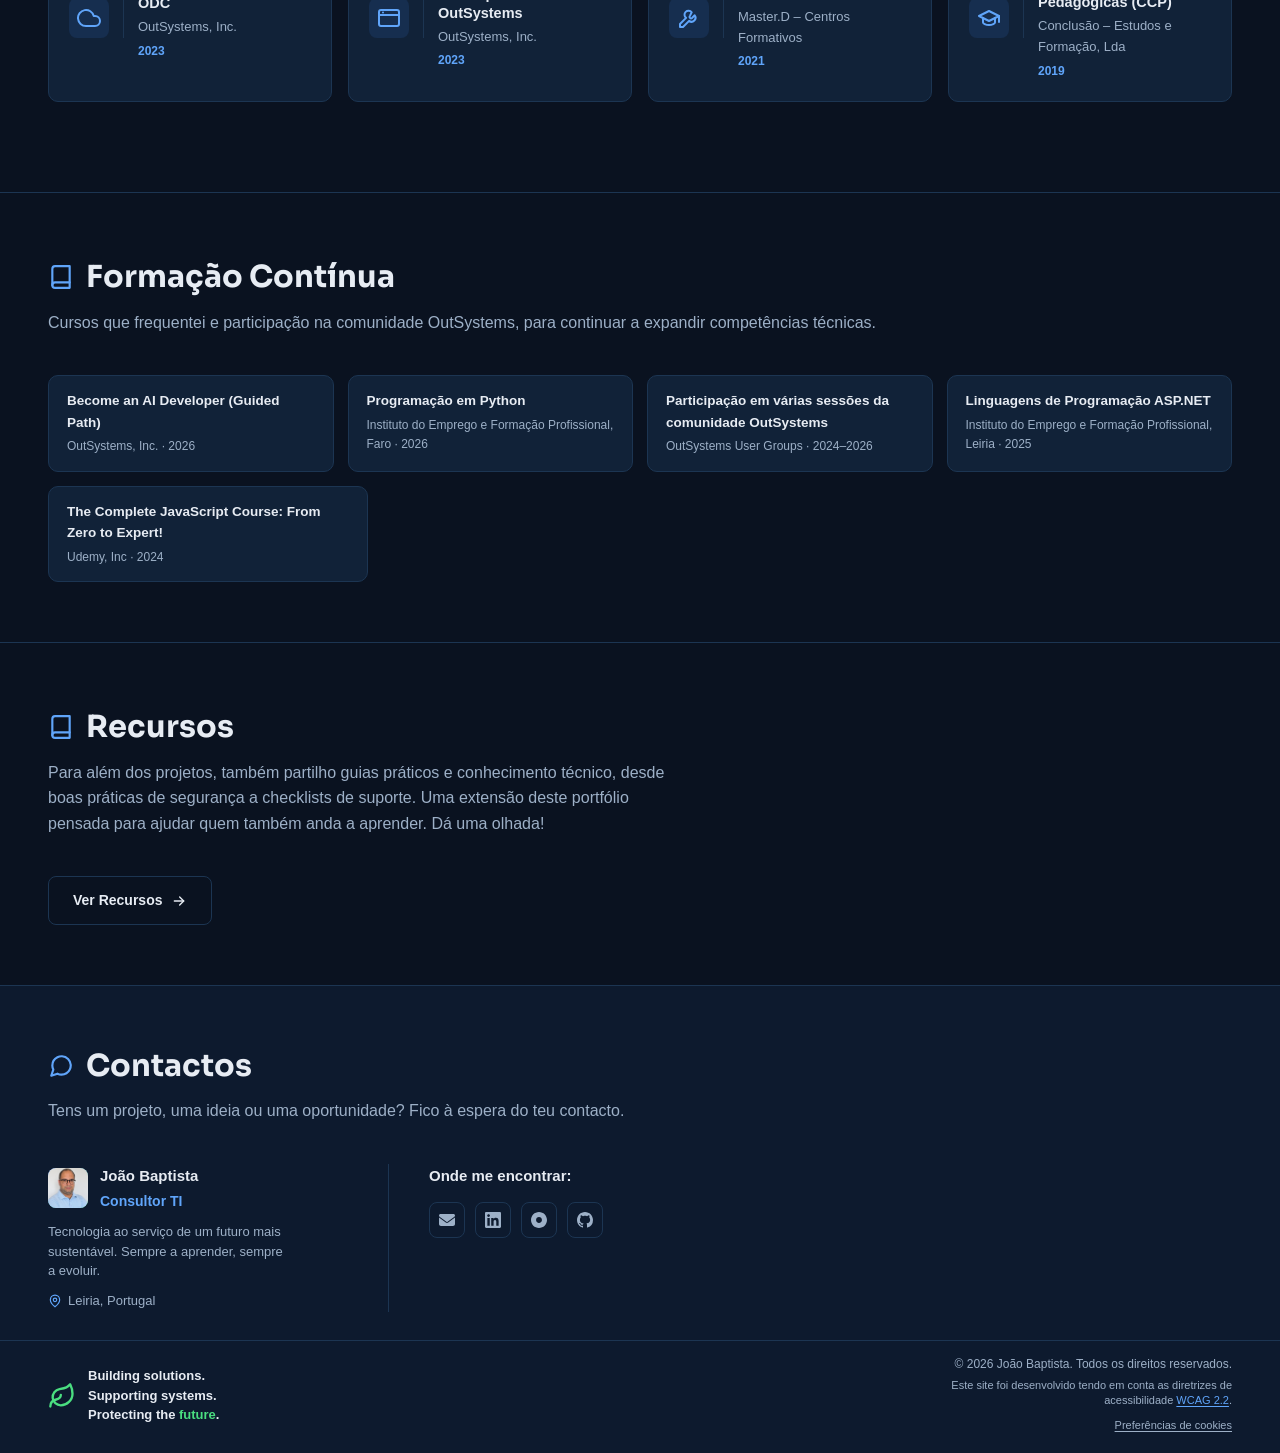
==== commit c7539516: "Projetos passam para cima, logo a seguir aos números; formação contínua depois das certificações" ====
--- a/index.html
+++ b/index.html
@@ -115,6 +115,50 @@
       </div>
     </section>
 
+    <section id="projects" class="projects">
+      <div class="container">
+        <h2 class="section-title">
+          <svg class="section-title-icon" viewBox="0 0 24 24" fill="none" stroke="currentColor" stroke-width="2" stroke-linecap="round" stroke-linejoin="round" xmlns="http://www.w3.org/2000/svg" aria-hidden="true">
+            <path d="M3 7a2 2 0 0 1 2-2h4l2 2h8a2 2 0 0 1 2 2v8a2 2 0 0 1-2 2H5a2 2 0 0 1-2-2V7Z"/>
+          </svg>
+          <span data-i18n="projects.title">Projetos</span>
+        </h2>
+        <p class="section-subtitle" data-i18n="projects.subtitle">Uma seleção das aplicações que desenvolvi.</p>
+
+        <div class="projects-carousel">
+          <button id="projects-prev" class="carousel-arrow carousel-arrow-prev" type="button" aria-label="Anterior" title="Anterior" data-i18n-title="projects.prev">
+            <svg viewBox="0 0 24 24" fill="none" stroke="currentColor" stroke-width="2" stroke-linecap="round" stroke-linejoin="round" xmlns="http://www.w3.org/2000/svg" aria-hidden="true">
+              <polyline points="15 18 9 12 15 6"/>
+            </svg>
+          </button>
+
+          <div id="projects-grid" class="projects-grid">
+            <!-- Os cartões de projeto são gerados a partir de js/data.js -->
+          </div>
+
+          <button id="projects-next" class="carousel-arrow carousel-arrow-next" type="button" aria-label="Seguinte" title="Seguinte" data-i18n-title="projects.next">
+            <svg viewBox="0 0 24 24" fill="none" stroke="currentColor" stroke-width="2" stroke-linecap="round" stroke-linejoin="round" xmlns="http://www.w3.org/2000/svg" aria-hidden="true">
+              <polyline points="9 18 15 12 9 6"/>
+            </svg>
+          </button>
+        </div>
+
+        <div id="projects-dots" class="projects-dots" aria-hidden="true"></div>
+
+        <div class="projects-cta">
+          <a href="all-projects.html" class="btn btn-outline">
+            <span data-i18n="projects.viewAll">Ver Todos os Projetos</span>
+            <svg class="btn-icon" viewBox="0 0 24 24" fill="none" stroke="currentColor" stroke-width="2" stroke-linecap="round" stroke-linejoin="round" xmlns="http://www.w3.org/2000/svg" aria-hidden="true">
+              <rect x="3" y="3" width="7" height="7"/>
+              <rect x="14" y="3" width="7" height="7"/>
+              <rect x="14" y="14" width="7" height="7"/>
+              <rect x="3" y="14" width="7" height="7"/>
+            </svg>
+          </a>
+        </div>
+      </div>
+    </section>
+
     <section id="about" class="about">
       <div class="container about-grid">
         <div class="about-photo">
@@ -237,21 +281,6 @@
       </div>
     </section>
 
-    <section id="continuous-education" class="continuous-education">
-      <div class="container">
-        <h2 class="section-title">
-          <svg class="section-title-icon" viewBox="0 0 24 24" fill="none" stroke="currentColor" stroke-width="2" stroke-linecap="round" stroke-linejoin="round" xmlns="http://www.w3.org/2000/svg" aria-hidden="true">
-            <path d="M4 19.5A2.5 2.5 0 0 1 6.5 17H20"/>
-            <path d="M6.5 2H20v20H6.5A2.5 2.5 0 0 1 4 19.5v-15A2.5 2.5 0 0 1 6.5 2z"/>
-          </svg>
-          <span data-i18n="continuedu.title">Formação Contínua</span>
-        </h2>
-        <p class="section-subtitle" data-i18n="continuedu.subtitle">Cursos que frequentei e participação na comunidade OutSystems, para continuar a expandir competências técnicas.</p>
-
-        <div class="continuedu-grid" id="continuedu-grid"></div>
-      </div>
-    </section>
-
     <section id="skills" class="skills">
       <div class="container">
         <h2 class="section-title">
@@ -347,47 +376,18 @@
       </div>
     </section>
 
-    <section id="projects" class="projects">
-      <div class="container">
-        <h2 class="section-title">
-          <svg class="section-title-icon" viewBox="0 0 24 24" fill="none" stroke="currentColor" stroke-width="2" stroke-linecap="round" stroke-linejoin="round" xmlns="http://www.w3.org/2000/svg" aria-hidden="true">
-            <path d="M3 7a2 2 0 0 1 2-2h4l2 2h8a2 2 0 0 1 2 2v8a2 2 0 0 1-2 2H5a2 2 0 0 1-2-2V7Z"/>
-          </svg>
-          <span data-i18n="projects.title">Projetos</span>
-        </h2>
-        <p class="section-subtitle" data-i18n="projects.subtitle">Uma seleção das aplicações que desenvolvi.</p>
-
-        <div class="projects-carousel">
-          <button id="projects-prev" class="carousel-arrow carousel-arrow-prev" type="button" aria-label="Anterior" title="Anterior" data-i18n-title="projects.prev">
-            <svg viewBox="0 0 24 24" fill="none" stroke="currentColor" stroke-width="2" stroke-linecap="round" stroke-linejoin="round" xmlns="http://www.w3.org/2000/svg" aria-hidden="true">
-              <polyline points="15 18 9 12 15 6"/>
-            </svg>
-          </button>
-
-          <div id="projects-grid" class="projects-grid">
-            <!-- Os cartões de projeto são gerados a partir de js/data.js -->
-          </div>
-
-          <button id="projects-next" class="carousel-arrow carousel-arrow-next" type="button" aria-label="Seguinte" title="Seguinte" data-i18n-title="projects.next">
-            <svg viewBox="0 0 24 24" fill="none" stroke="currentColor" stroke-width="2" stroke-linecap="round" stroke-linejoin="round" xmlns="http://www.w3.org/2000/svg" aria-hidden="true">
-              <polyline points="9 18 15 12 9 6"/>
-            </svg>
-          </button>
-        </div>
-
-        <div id="projects-dots" class="projects-dots" aria-hidden="true"></div>
-
-        <div class="projects-cta">
-          <a href="all-projects.html" class="btn btn-outline">
-            <span data-i18n="projects.viewAll">Ver Todos os Projetos</span>
-            <svg class="btn-icon" viewBox="0 0 24 24" fill="none" stroke="currentColor" stroke-width="2" stroke-linecap="round" stroke-linejoin="round" xmlns="http://www.w3.org/2000/svg" aria-hidden="true">
-              <rect x="3" y="3" width="7" height="7"/>
-              <rect x="14" y="3" width="7" height="7"/>
-              <rect x="14" y="14" width="7" height="7"/>
-              <rect x="3" y="14" width="7" height="7"/>
-            </svg>
-          </a>
-        </div>
+    <section id="continuous-education" class="continuous-education">
+      <div class="container">
+        <h2 class="section-title">
+          <svg class="section-title-icon" viewBox="0 0 24 24" fill="none" stroke="currentColor" stroke-width="2" stroke-linecap="round" stroke-linejoin="round" xmlns="http://www.w3.org/2000/svg" aria-hidden="true">
+            <path d="M4 19.5A2.5 2.5 0 0 1 6.5 17H20"/>
+            <path d="M6.5 2H20v20H6.5A2.5 2.5 0 0 1 4 19.5v-15A2.5 2.5 0 0 1 6.5 2z"/>
+          </svg>
+          <span data-i18n="continuedu.title">Formação Contínua</span>
+        </h2>
+        <p class="section-subtitle" data-i18n="continuedu.subtitle">Cursos que frequentei e participação na comunidade OutSystems, para continuar a expandir competências técnicas.</p>
+
+        <div class="continuedu-grid" id="continuedu-grid"></div>
       </div>
     </section>
 
--- a/css/style.css
+++ b/css/style.css
@@ -1259,14 +1259,14 @@
   display: flex;
   align-items: center;
   gap: 16px;
-  max-width: 1312px;
+  max-width: 1560px;
   margin: 0 auto;
 }
 
 .projects-carousel .projects-grid {
   flex: 1;
-  max-width: 1200px;
-  grid-template-columns: repeat(4, 1fr);
+  max-width: 1460px;
+  grid-template-columns: repeat(5, 1fr);
 }
 
 .carousel-arrow {
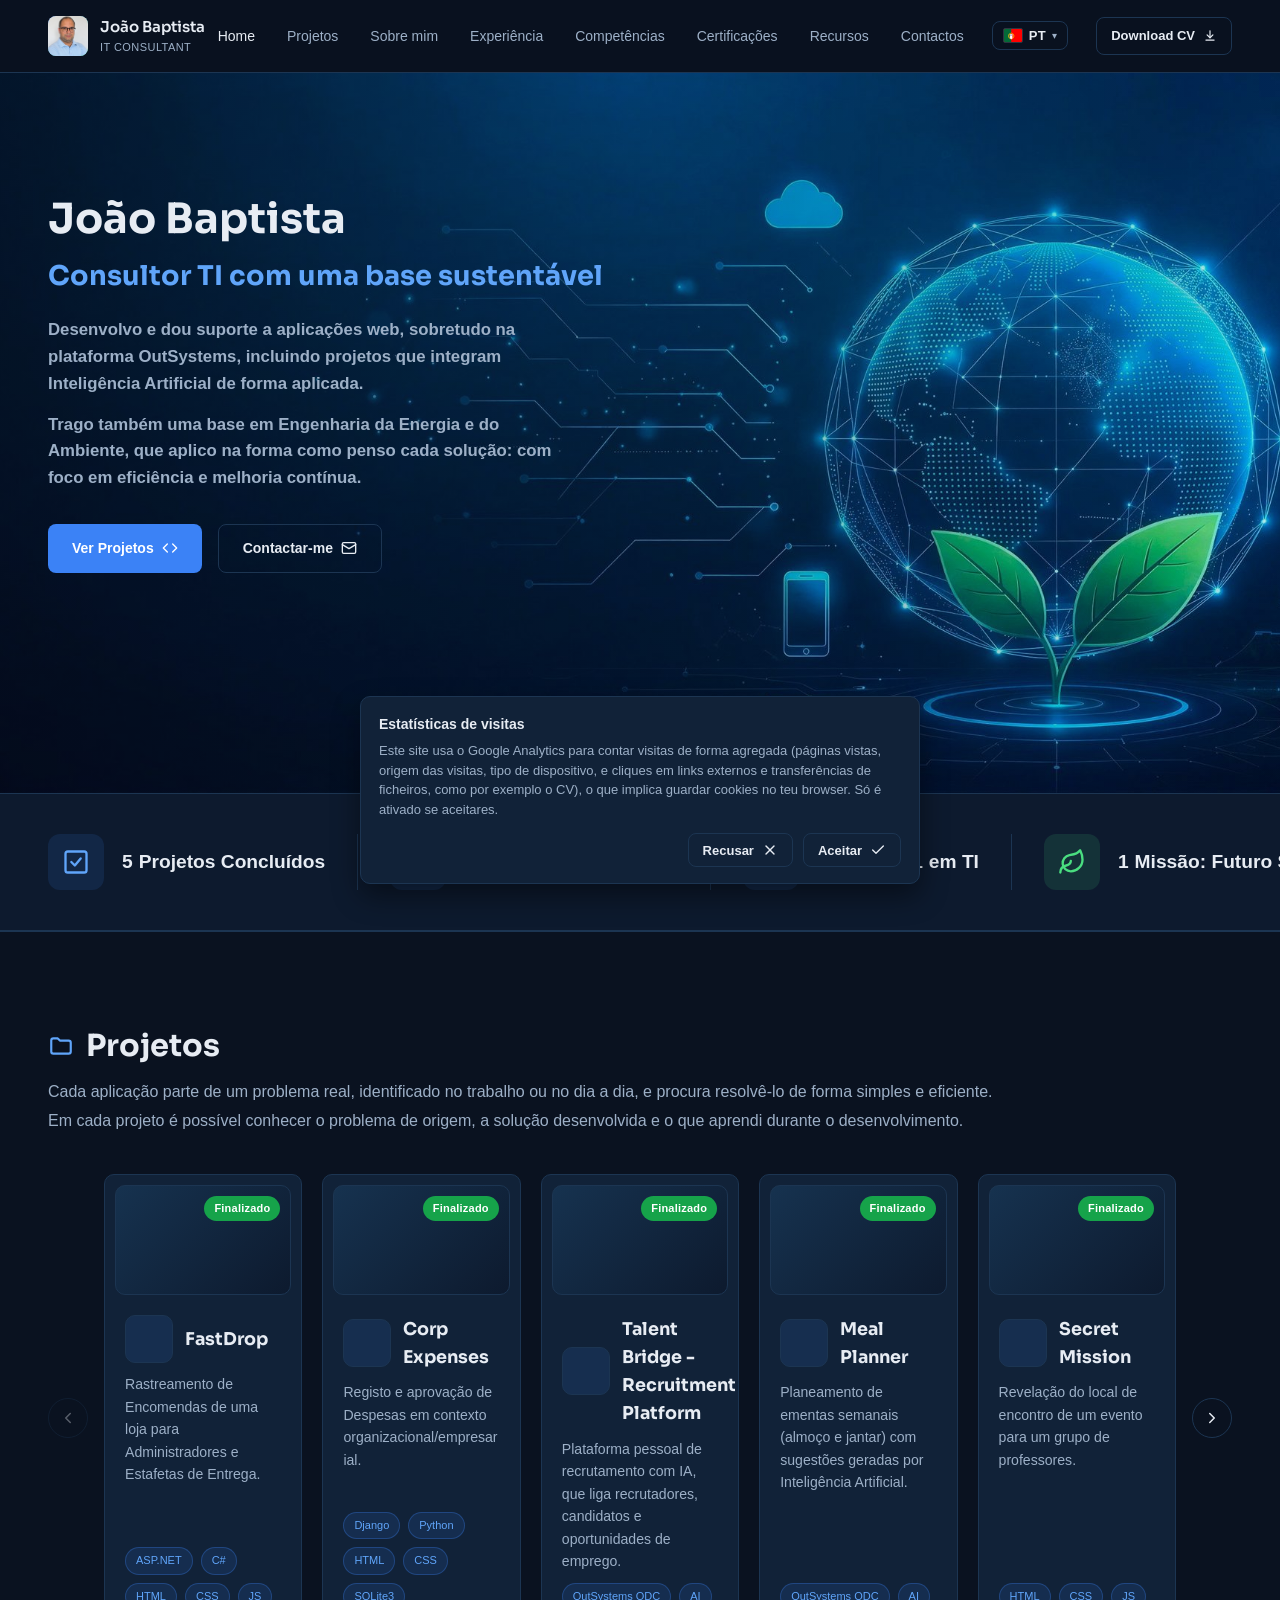
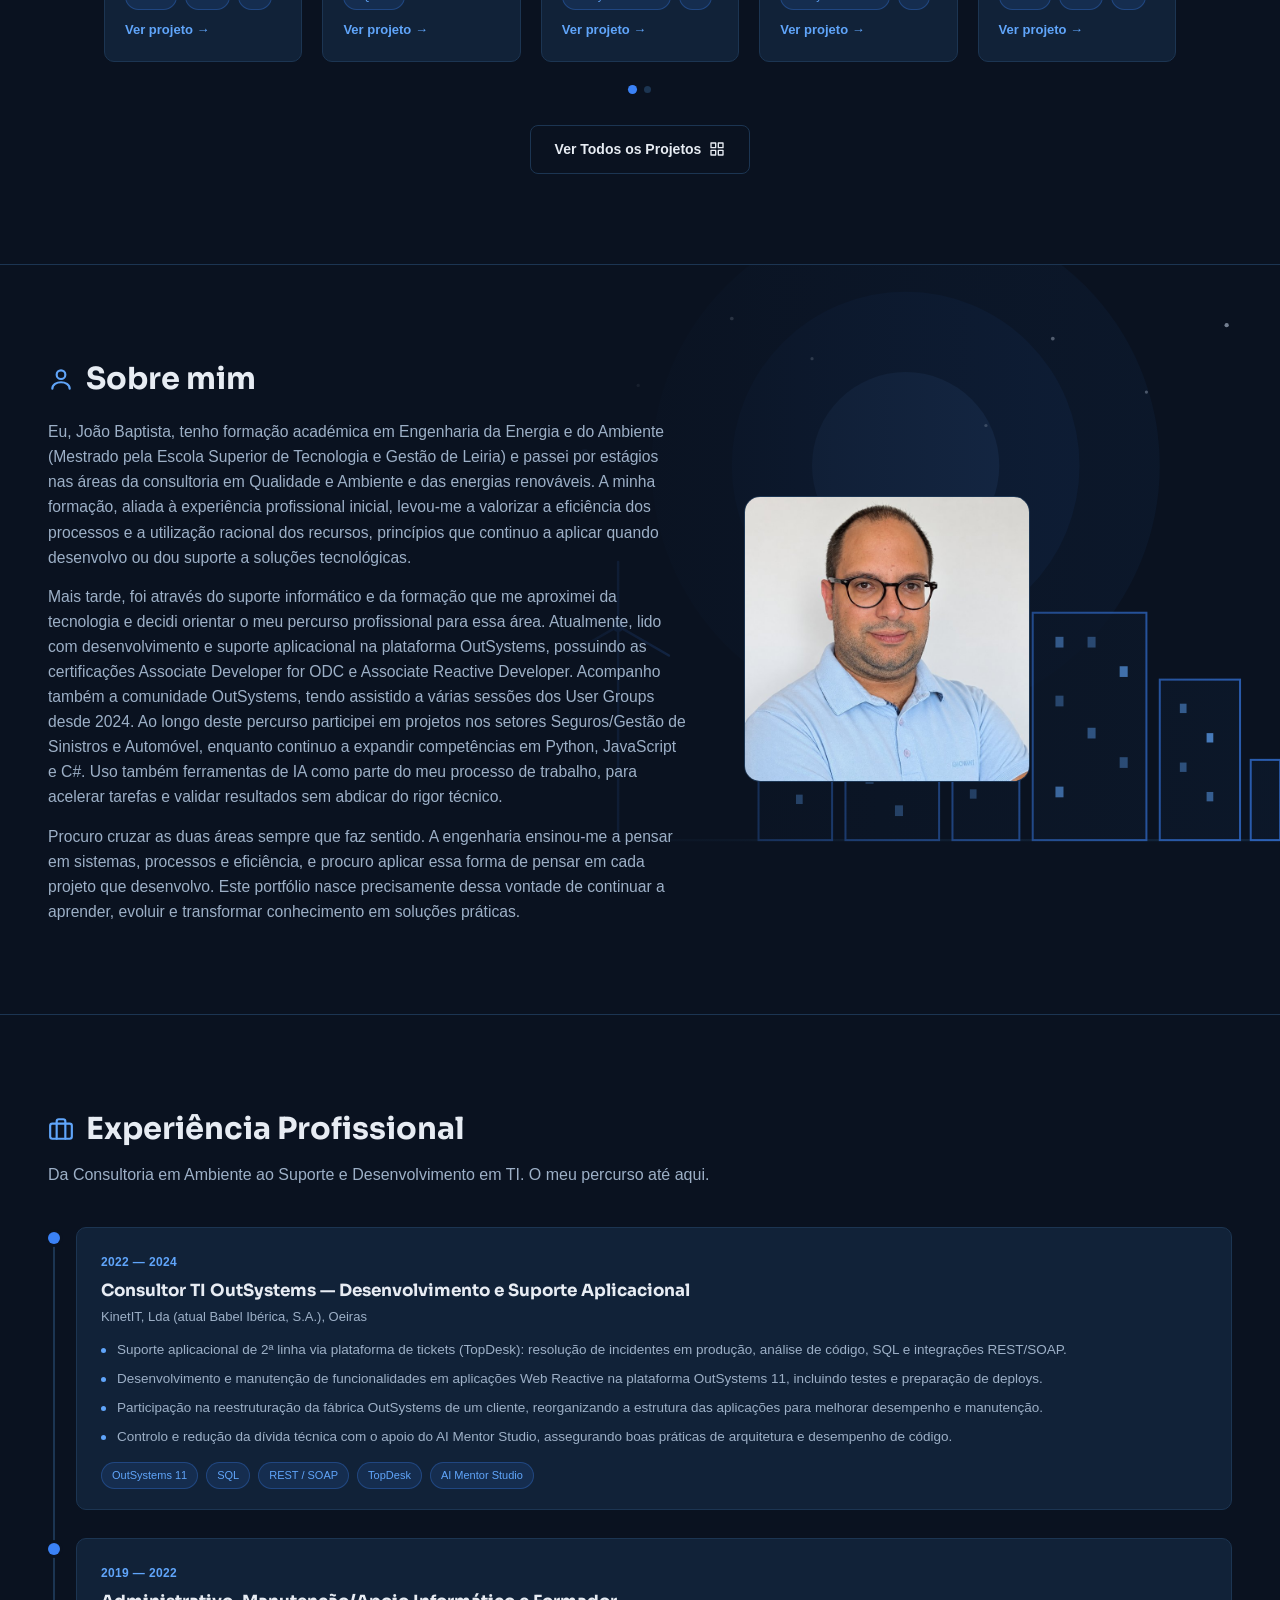
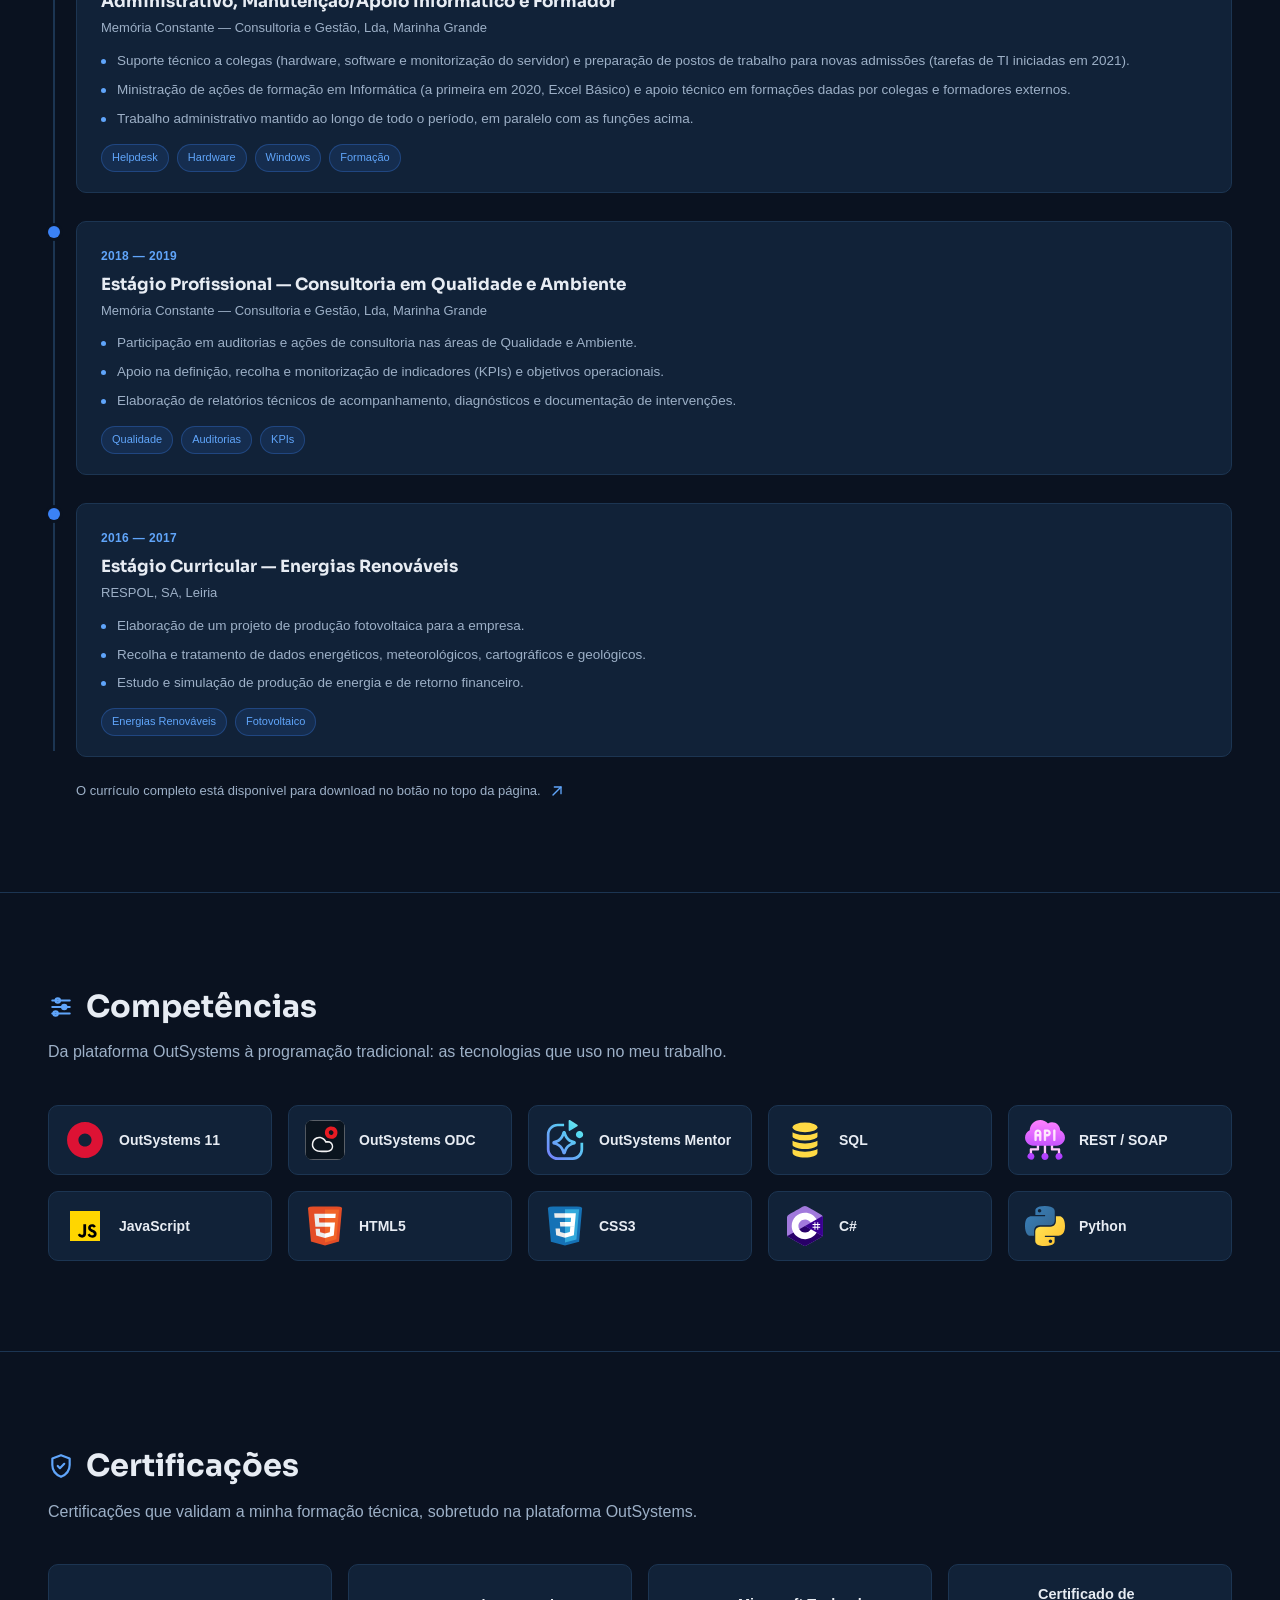
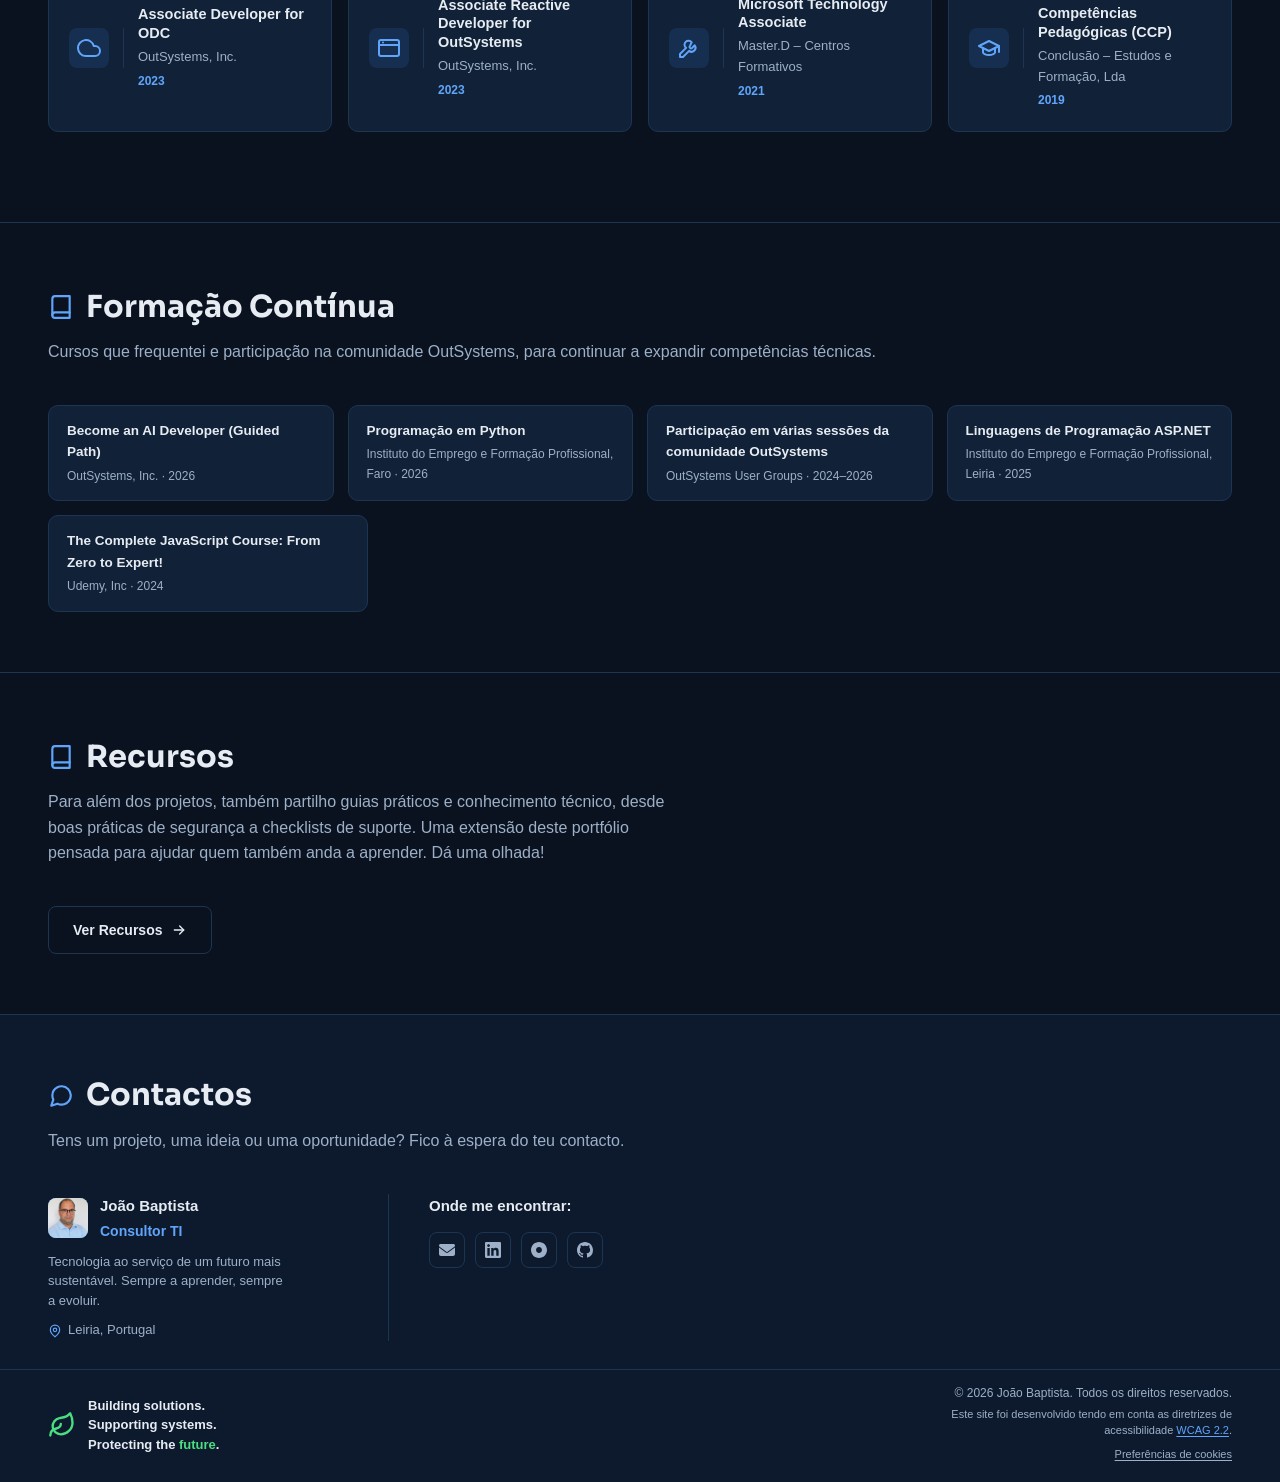
==== commit a80b20b5: "Subtítulo de Projetos dividido em duas linhas" ====
--- a/index.html
+++ b/index.html
@@ -123,7 +123,8 @@
           </svg>
           <span data-i18n="projects.title">Projetos</span>
         </h2>
-        <p class="section-subtitle" data-i18n="projects.subtitle">Uma seleção das aplicações que desenvolvi.</p>
+        <p class="section-subtitle section-subtitle-lead" data-i18n="projects.subtitle">Cada aplicação parte de um problema real, identificado no trabalho ou no dia a dia, e procura resolvê-lo de forma simples e eficiente.</p>
+        <p class="section-subtitle" data-i18n="projects.subtitle2">Em cada projeto é possível conhecer o problema de origem, a solução desenvolvida e o que aprendi durante o desenvolvimento.</p>
 
         <div class="projects-carousel">
           <button id="projects-prev" class="carousel-arrow carousel-arrow-prev" type="button" aria-label="Anterior" title="Anterior" data-i18n-title="projects.prev">
--- a/css/style.css
+++ b/css/style.css
@@ -1056,6 +1056,11 @@
   margin-bottom: 40px;
 }
 
+/* Subtítulo em duas frases (ex: Projetos): a primeira fica colada à segunda. */
+.section-subtitle.section-subtitle-lead {
+  margin-bottom: 4px;
+}
+
 .projects-intro {
   margin-bottom: 8px;
 }
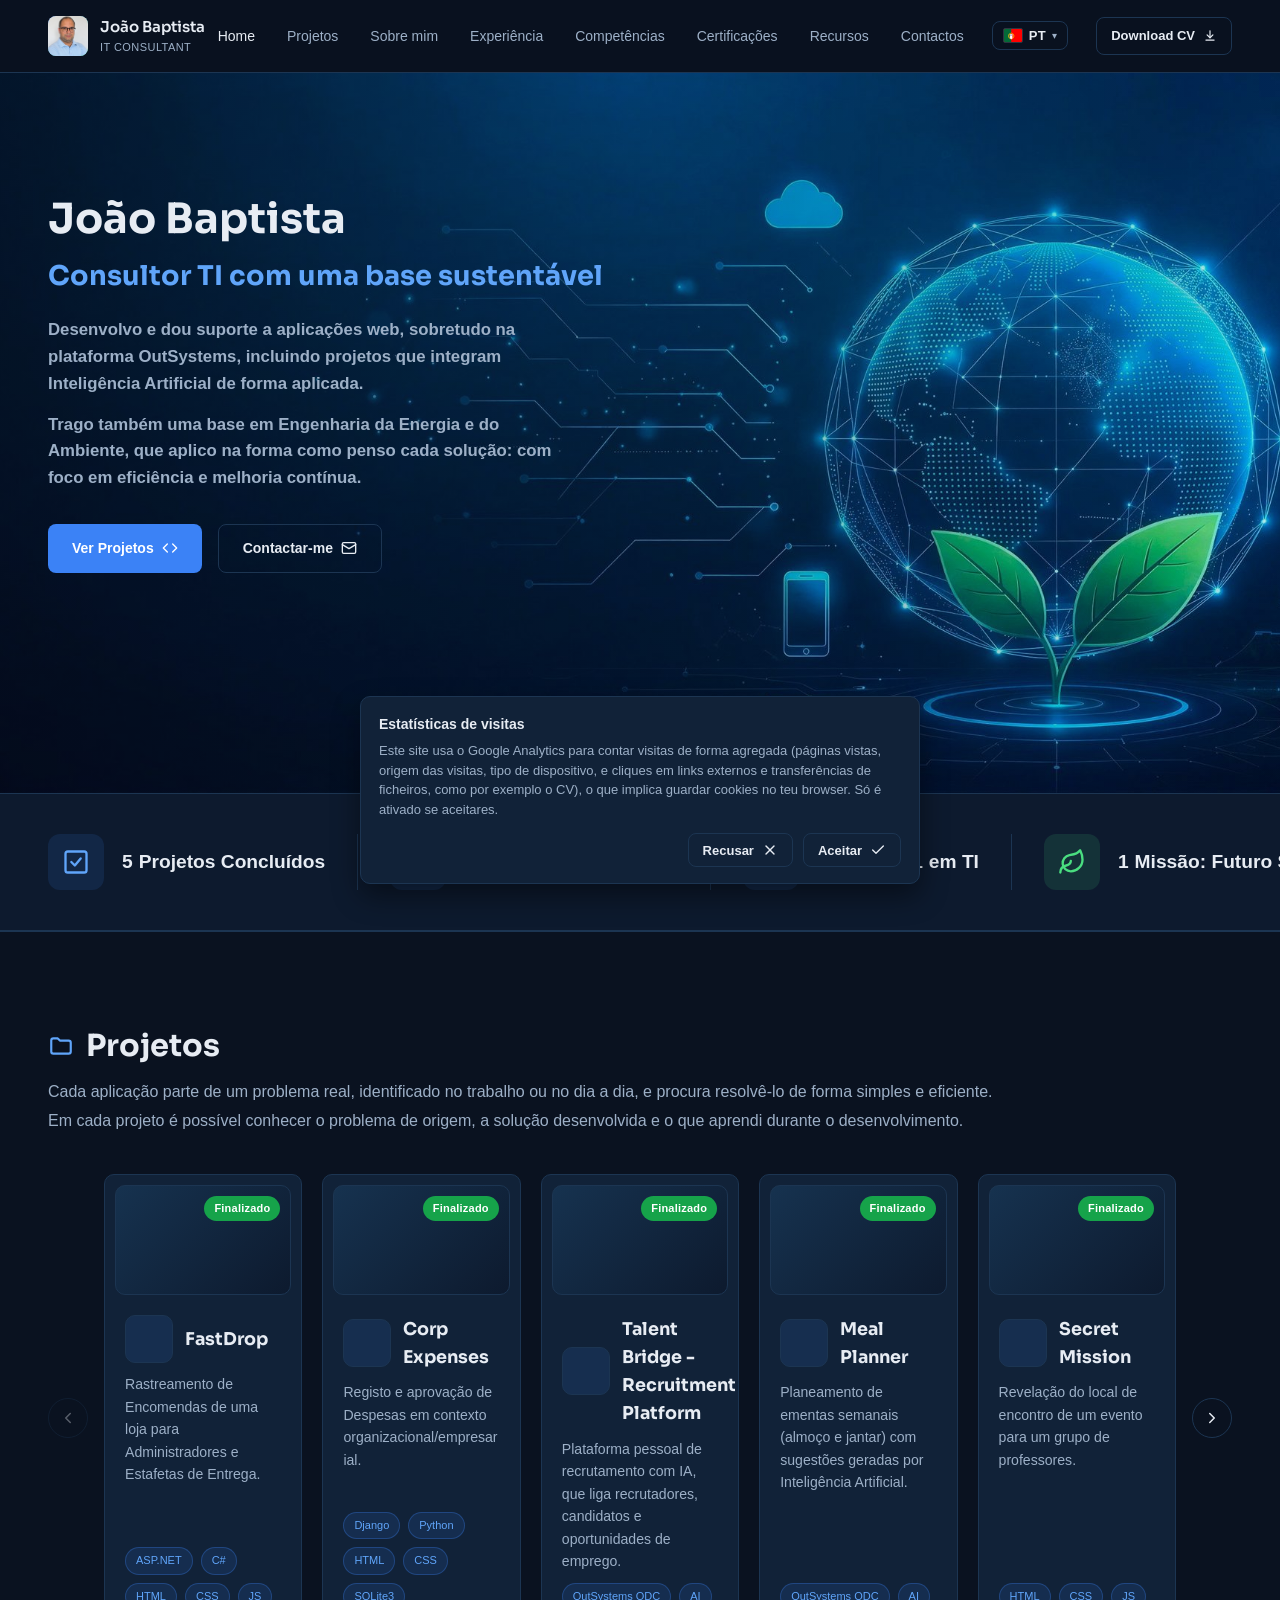
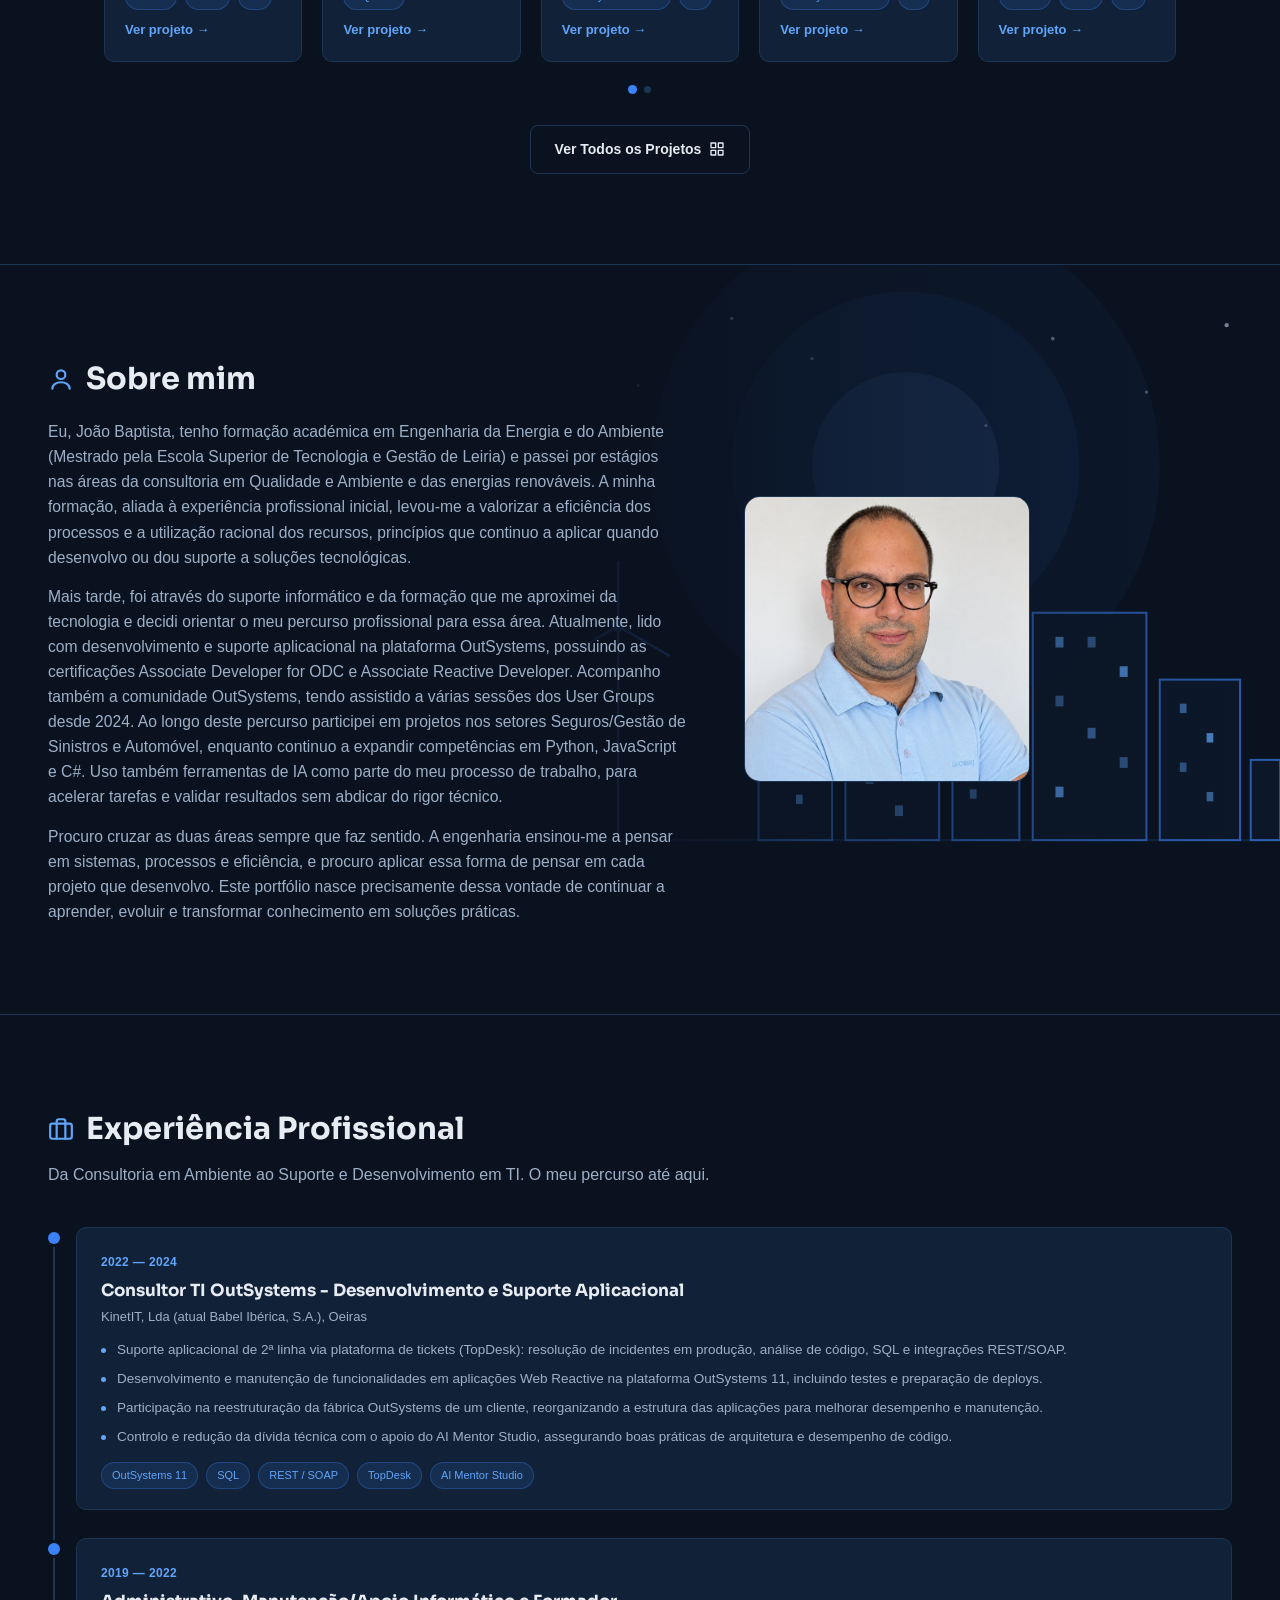
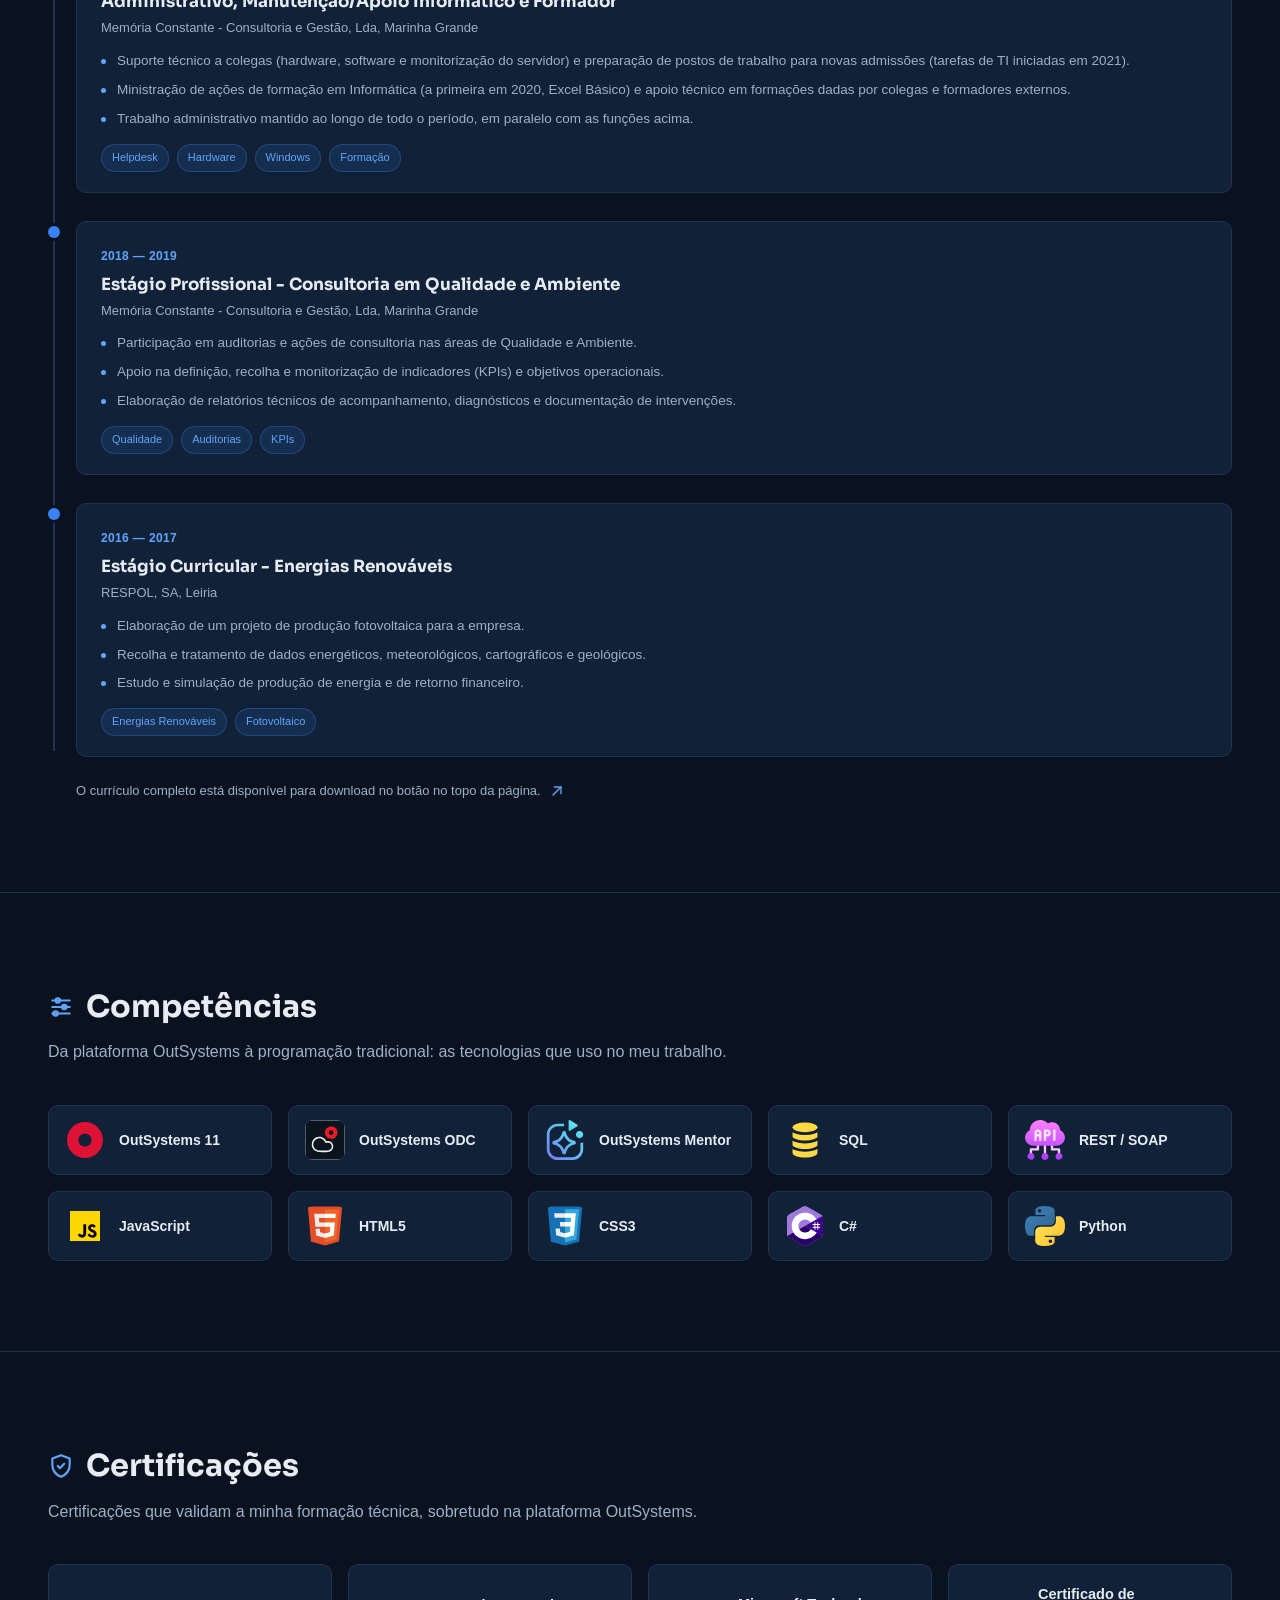
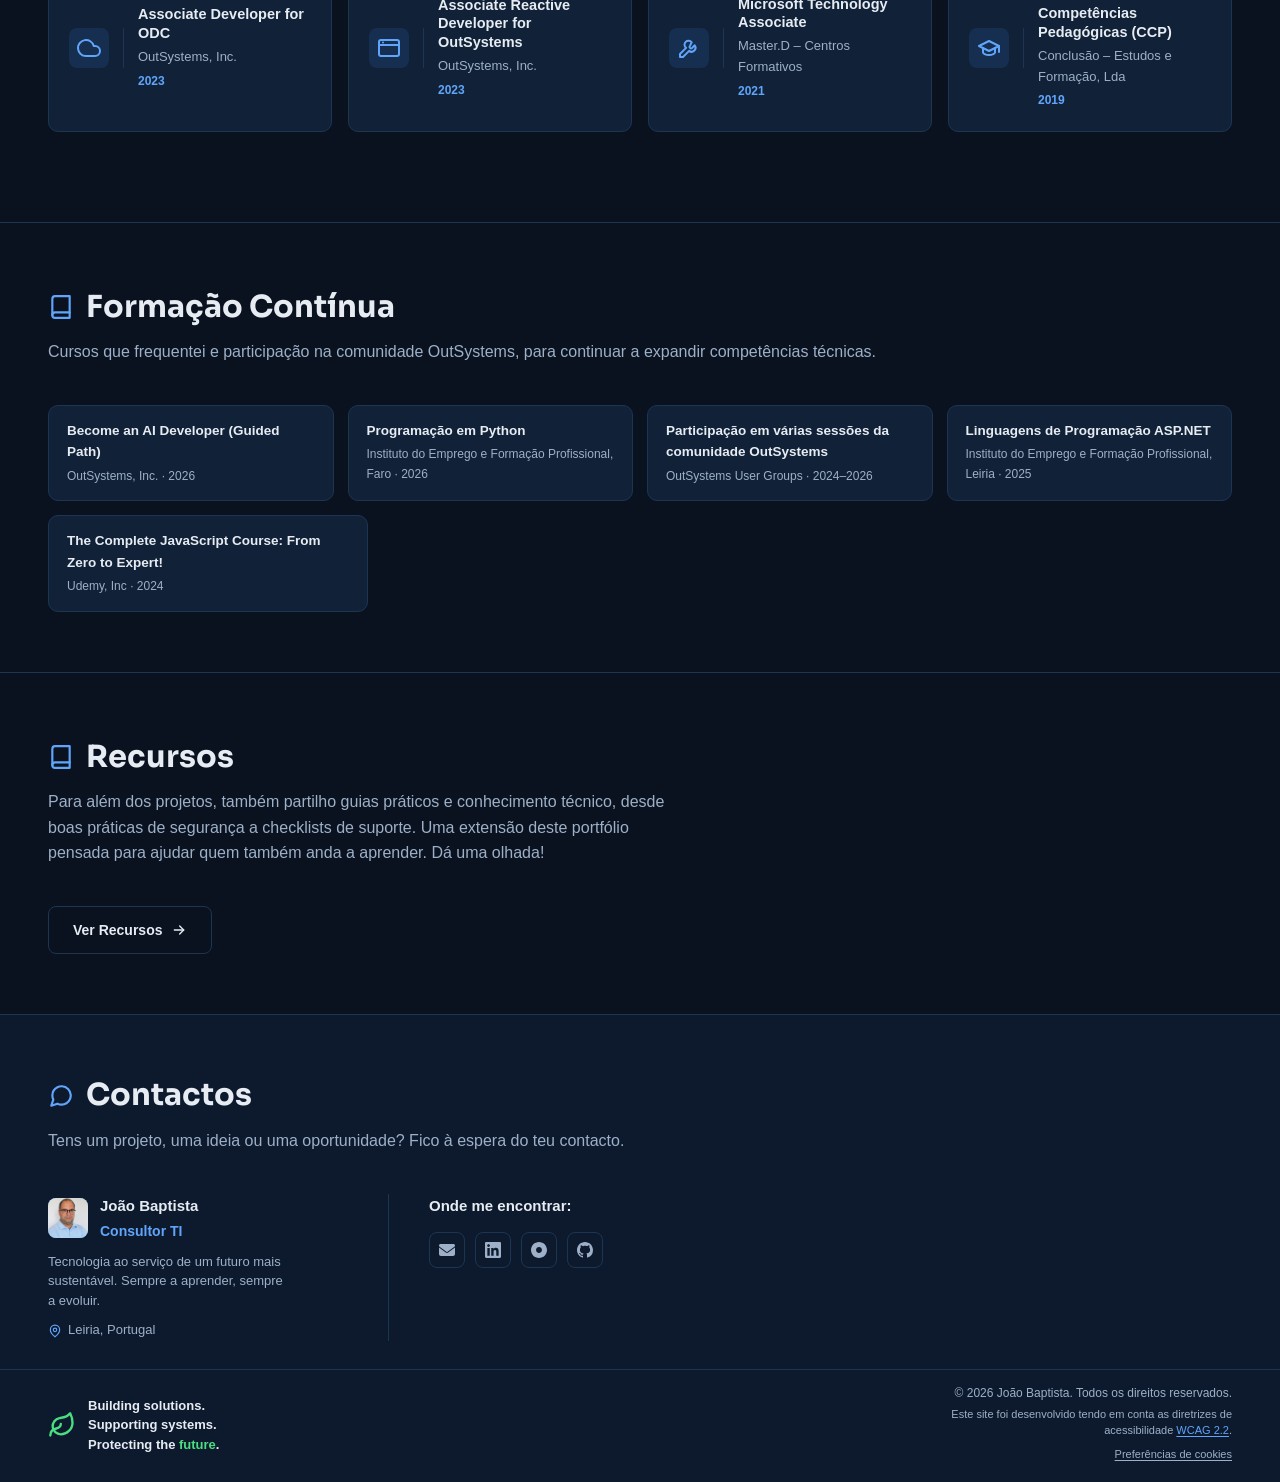
==== commit df85edf6: "Hífen em vez de travessão nos cargos, empresas e rodapé dos recursos" ====
--- a/index.html
+++ b/index.html
@@ -196,7 +196,7 @@
             <div class="timeline-marker"></div>
             <div class="timeline-content">
               <span class="timeline-period">2022 — 2024</span>
-              <h3 class="timeline-role" data-i18n="experience.entry1.role">Consultor TI OutSystems — Desenvolvimento e Suporte Aplicacional</h3>
+              <h3 class="timeline-role" data-i18n="experience.entry1.role">Consultor TI OutSystems - Desenvolvimento e Suporte Aplicacional</h3>
               <span class="timeline-company">KinetIT, Lda (atual Babel Ibérica, S.A.), Oeiras</span>
               <ul class="timeline-highlights">
                 <li data-i18n="experience.entry1.highlight1">Suporte aplicacional de 2ª linha via plataforma de tickets (TopDesk): resolução de incidentes em produção, análise de código, SQL e integrações REST/SOAP.</li>
@@ -219,7 +219,7 @@
             <div class="timeline-content">
               <span class="timeline-period">2019 — 2022</span>
               <h3 class="timeline-role" data-i18n="experience.entry2.role">Administrativo, Manutenção/Apoio Informático e Formador</h3>
-              <span class="timeline-company">Memória Constante — Consultoria e Gestão, Lda, Marinha Grande</span>
+              <span class="timeline-company">Memória Constante - Consultoria e Gestão, Lda, Marinha Grande</span>
               <ul class="timeline-highlights">
                 <li data-i18n="experience.entry2.highlight1">Suporte técnico a colegas (hardware, software e monitorização do servidor) e preparação de postos de trabalho para novas admissões — tarefas de TI iniciadas em 2021.</li>
                 <li data-i18n="experience.entry2.highlight2">Ministração de ações de formação em Informática (a primeira em 2020, Excel Básico) e apoio técnico em formações dadas por colegas e formadores externos.</li>
@@ -238,8 +238,8 @@
             <div class="timeline-marker"></div>
             <div class="timeline-content">
               <span class="timeline-period">2018 — 2019</span>
-              <h3 class="timeline-role" data-i18n="experience.entry3.role">Estágio Profissional — Consultoria em Qualidade e Ambiente</h3>
-              <span class="timeline-company">Memória Constante — Consultoria e Gestão, Lda, Marinha Grande</span>
+              <h3 class="timeline-role" data-i18n="experience.entry3.role">Estágio Profissional - Consultoria em Qualidade e Ambiente</h3>
+              <span class="timeline-company">Memória Constante - Consultoria e Gestão, Lda, Marinha Grande</span>
               <ul class="timeline-highlights">
                 <li data-i18n="experience.entry3.highlight1">Participação em auditorias e ações de consultoria nas áreas de Qualidade e Ambiente.</li>
                 <li data-i18n="experience.entry3.highlight2">Apoio na definição, recolha e monitorização de indicadores (KPIs) e objetivos operacionais.</li>
@@ -257,7 +257,7 @@
             <div class="timeline-marker"></div>
             <div class="timeline-content">
               <span class="timeline-period">2016 — 2017</span>
-              <h3 class="timeline-role" data-i18n="experience.entry4.role">Estágio Curricular — Energias Renováveis</h3>
+              <h3 class="timeline-role" data-i18n="experience.entry4.role">Estágio Curricular - Energias Renováveis</h3>
               <span class="timeline-company">RESPOL, SA, Leiria</span>
               <ul class="timeline-highlights">
                 <li data-i18n="experience.entry4.highlight1">Elaboração de um projeto de produção fotovoltaica para a empresa.</li>
